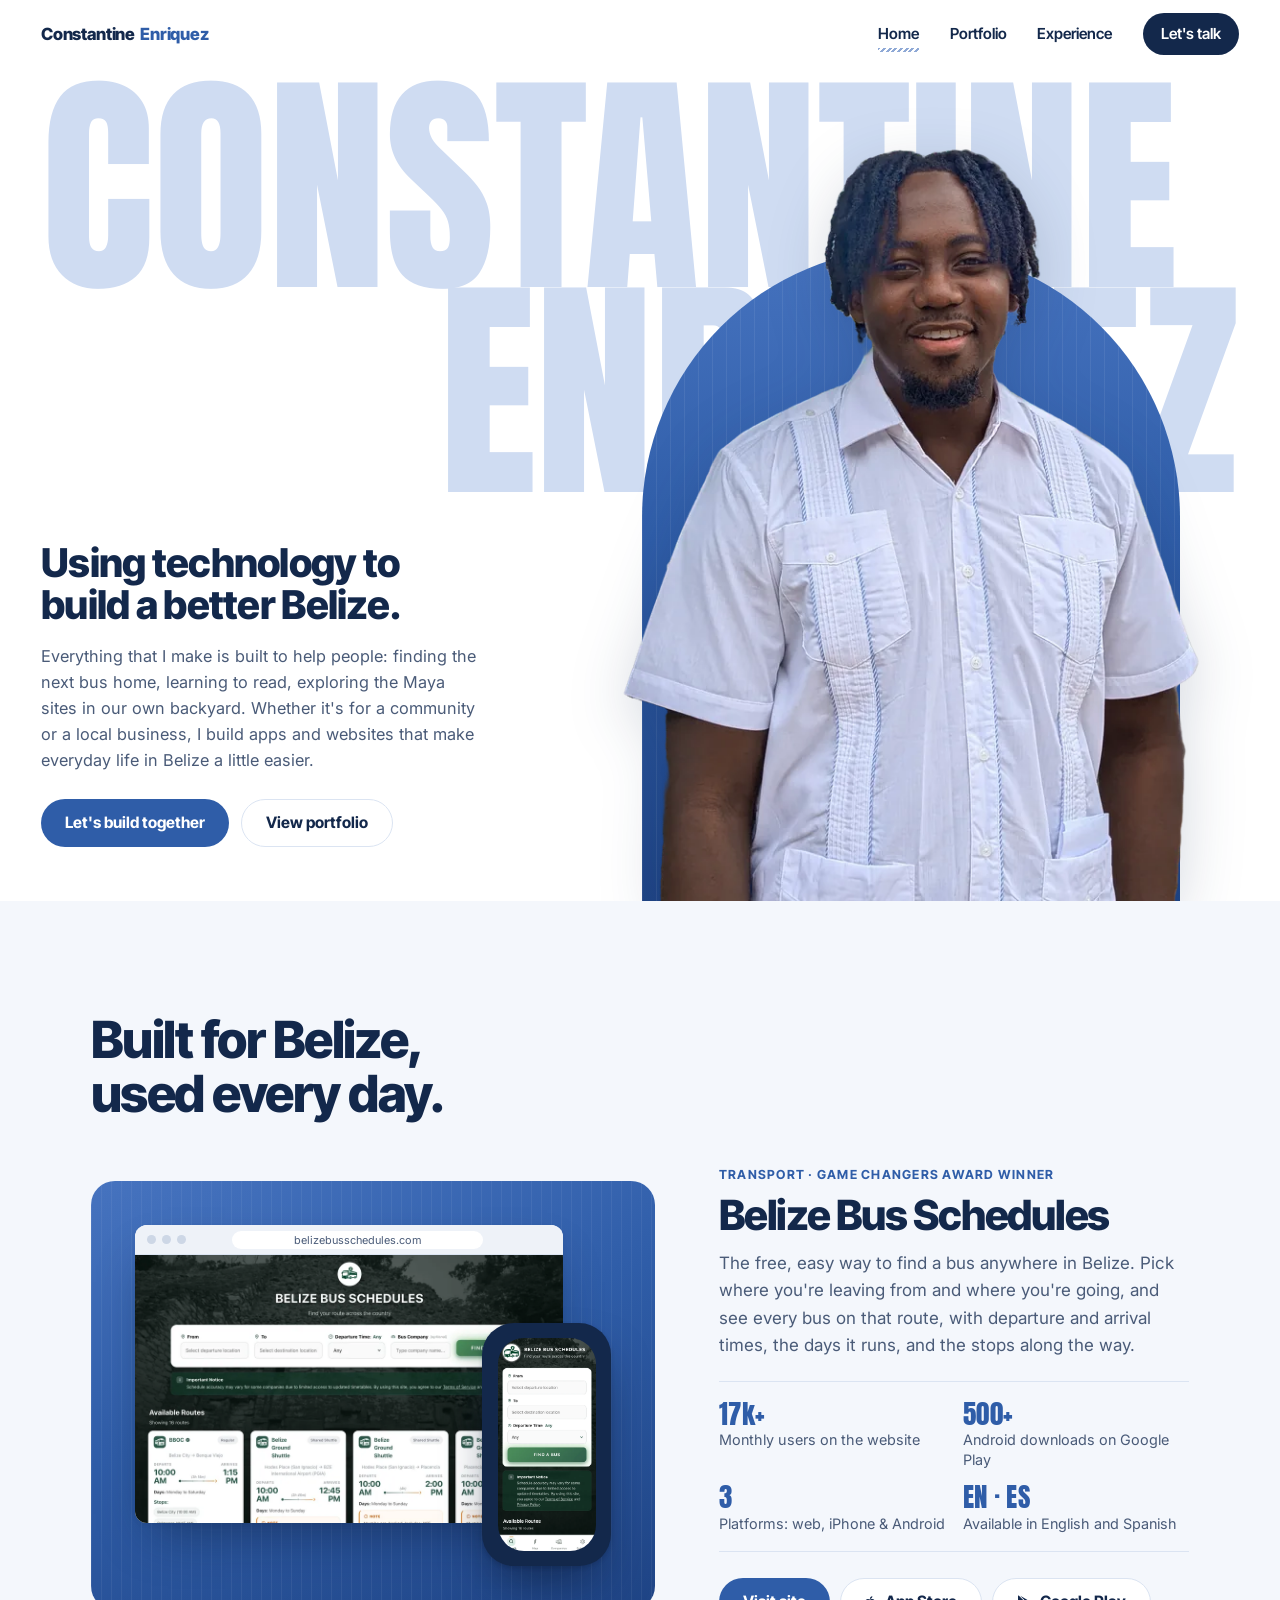
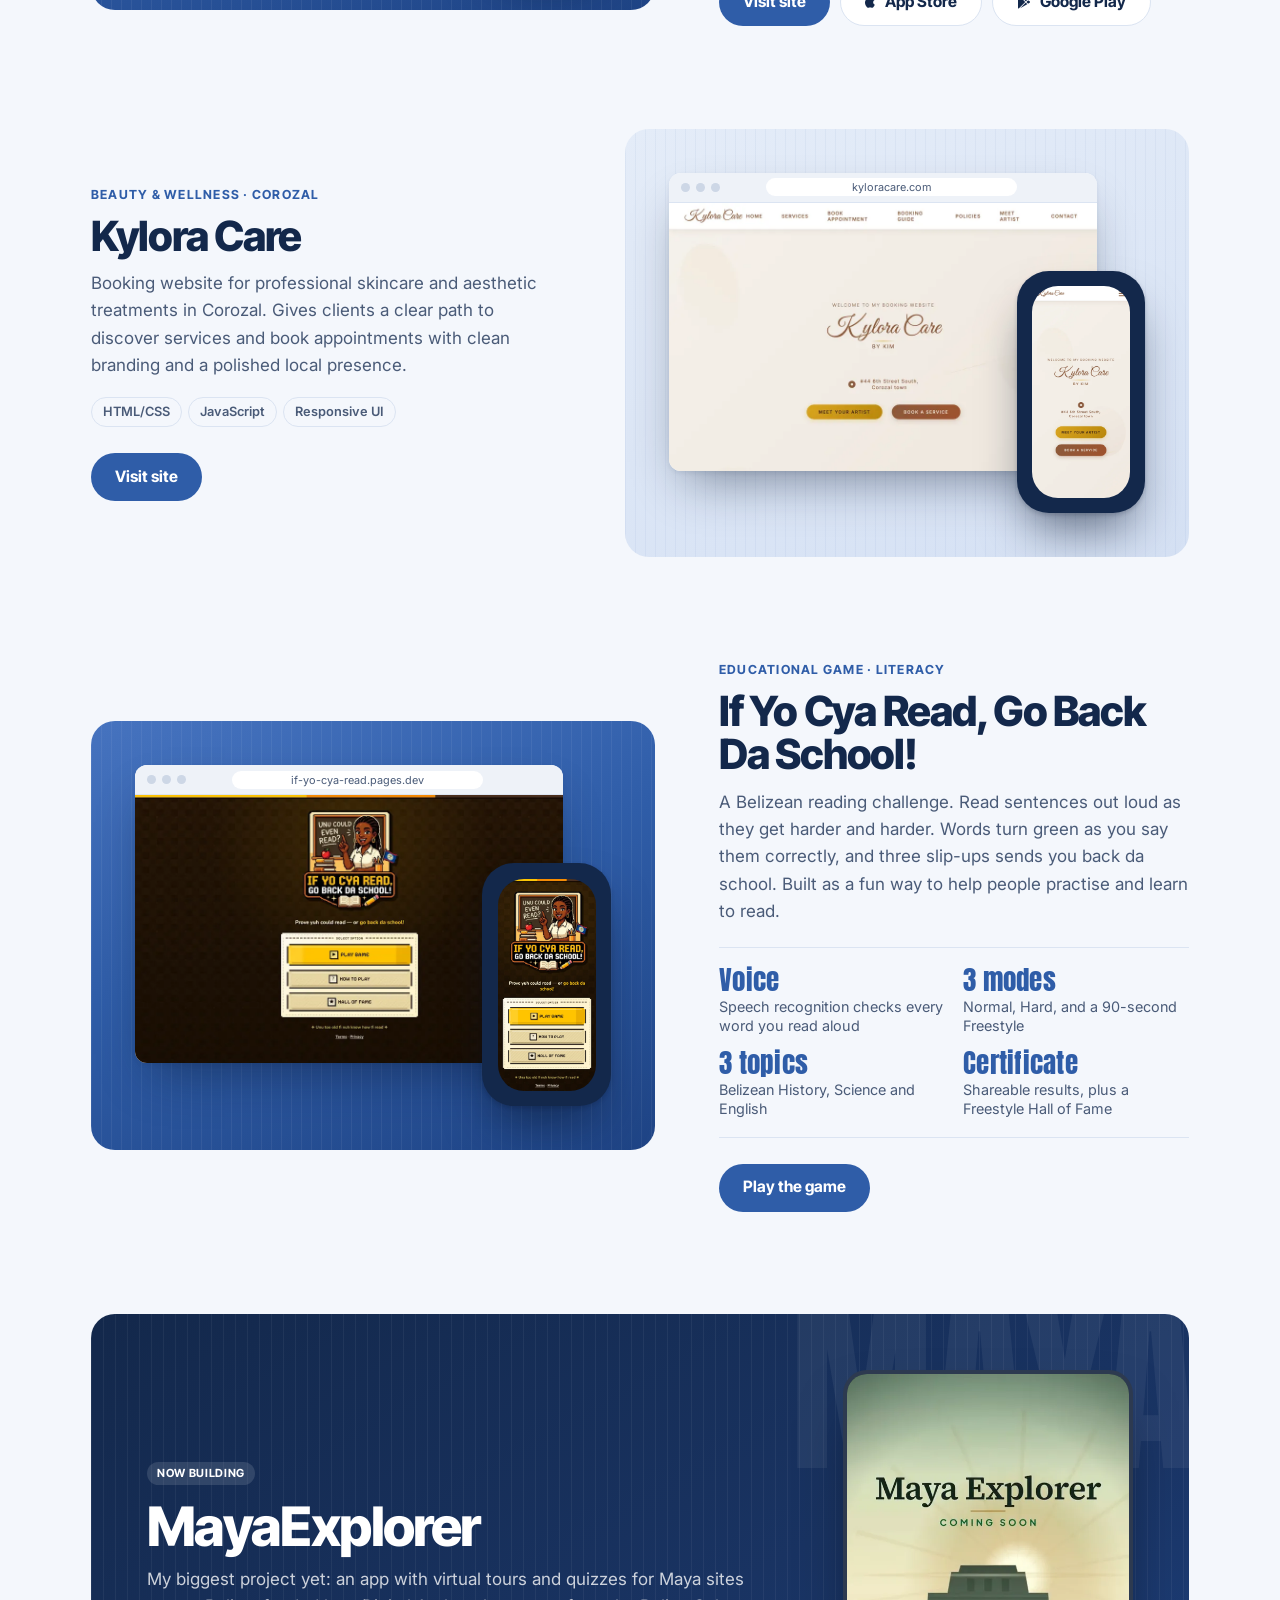
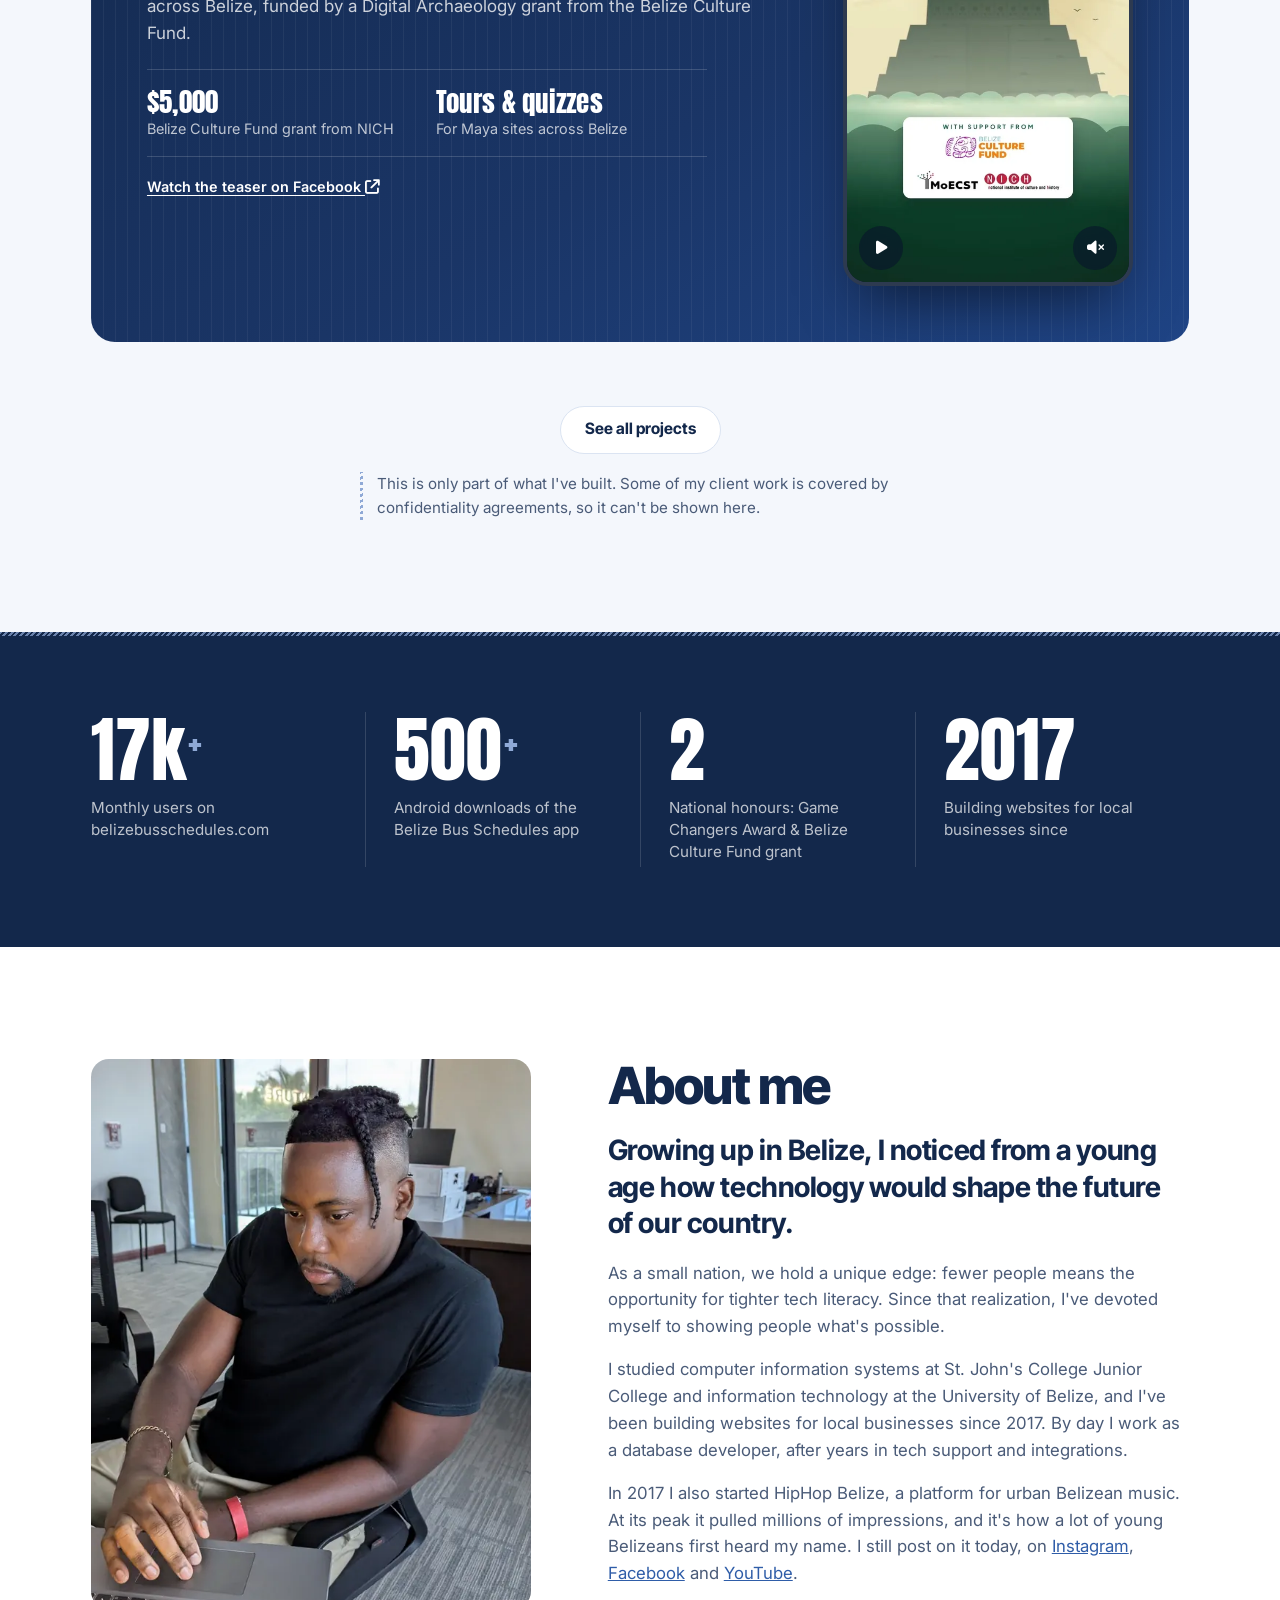
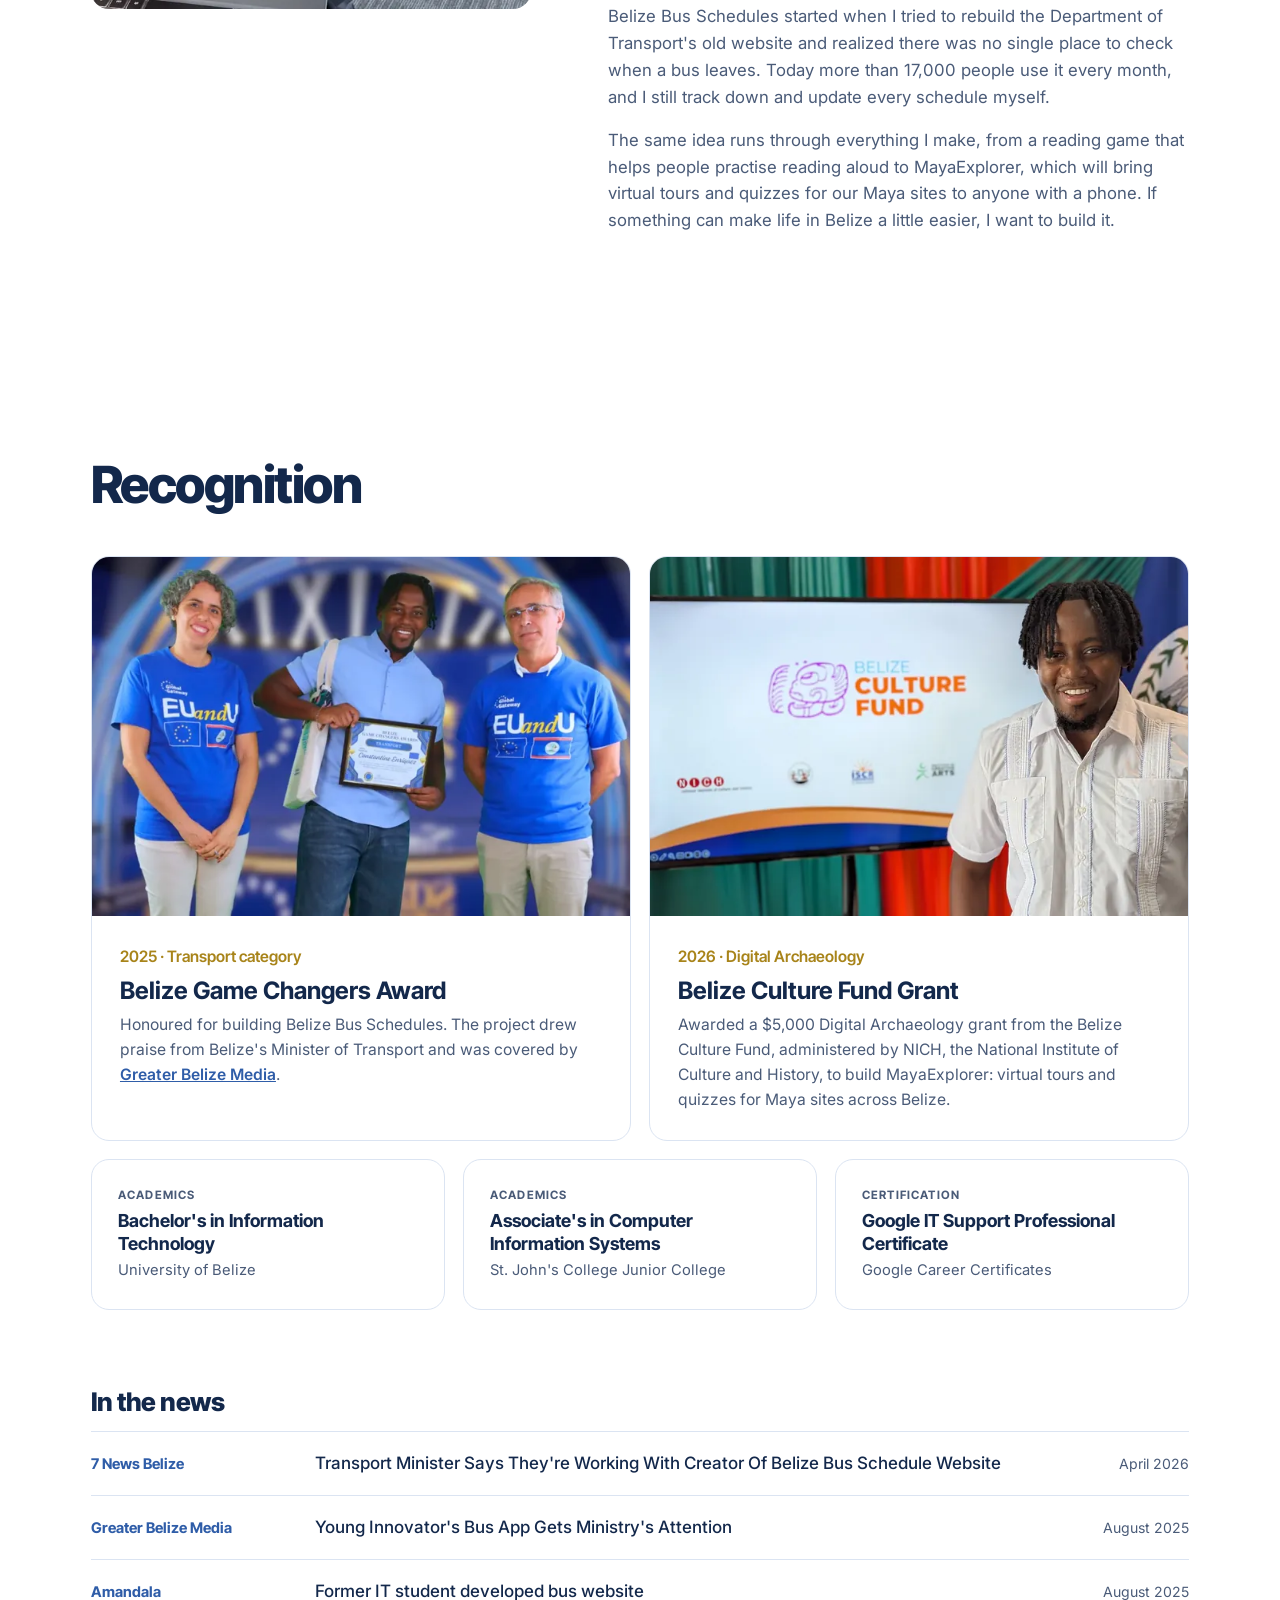
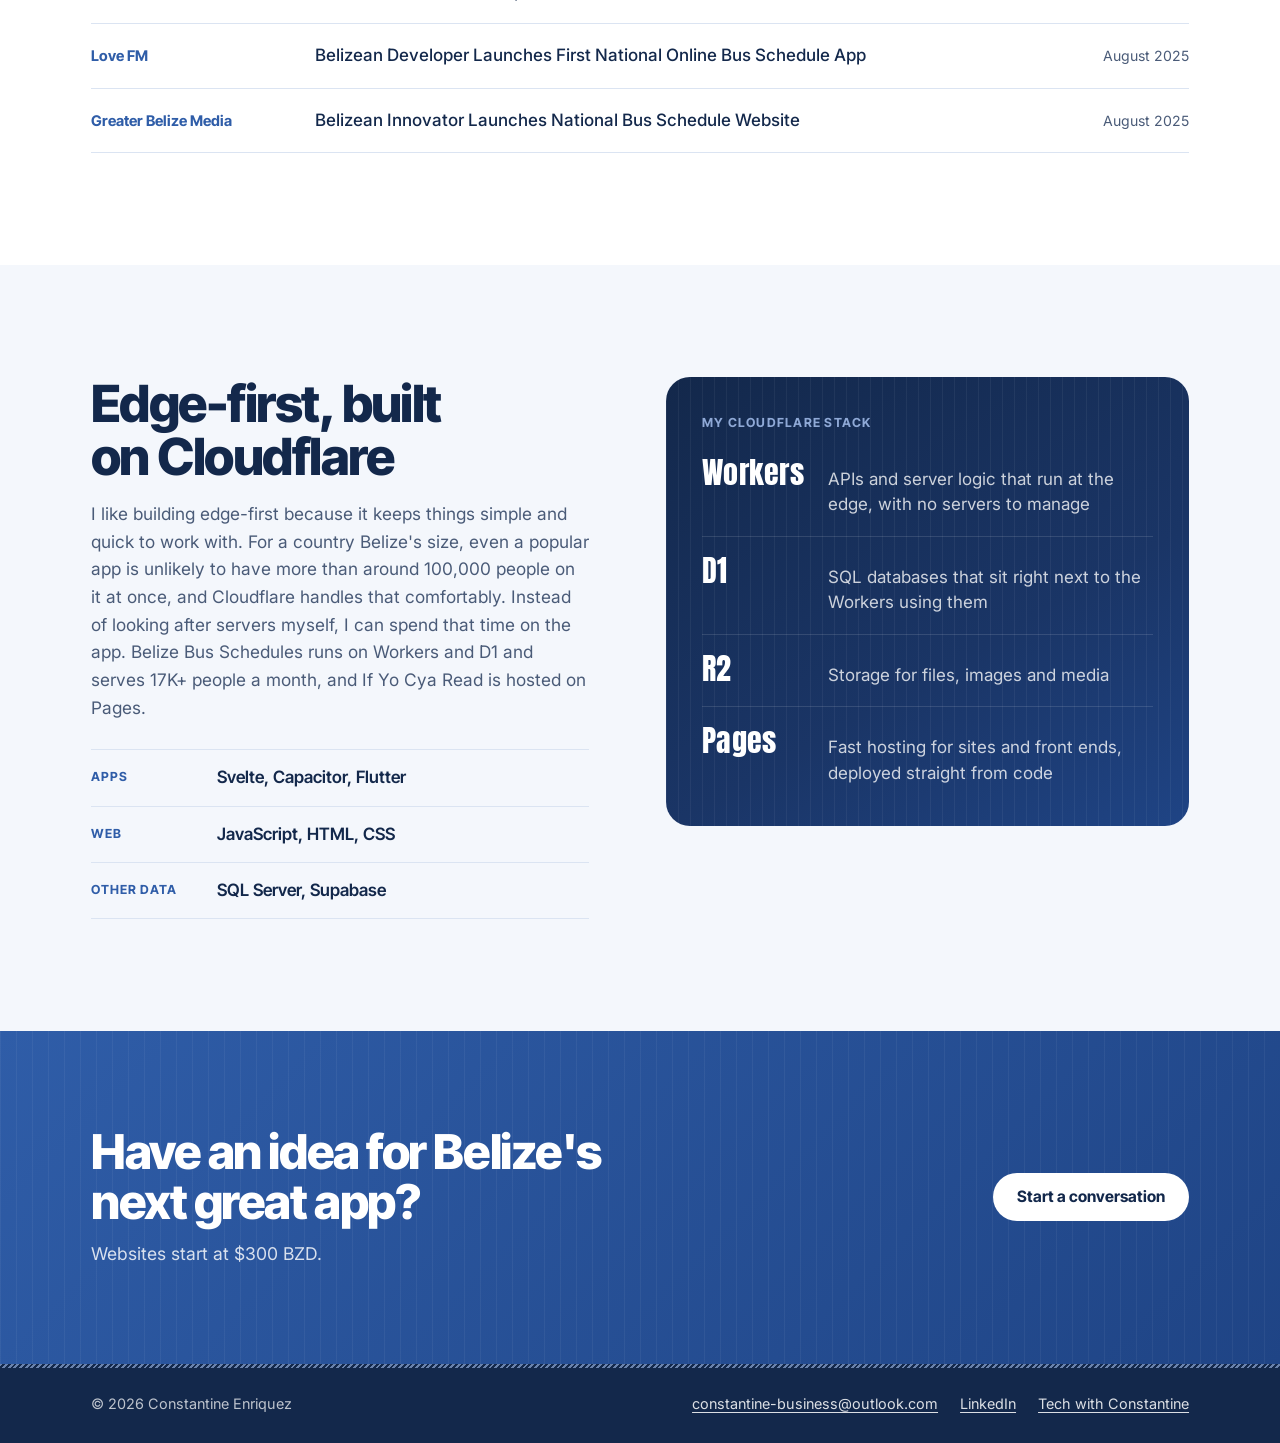
==== index.html @ 84de6eea "Redesign site: blue-on-white v2, responsive for phones and iPads - New design system (assets/v2.css," ====
<!DOCTYPE html>
<html lang="en">
<head>
    <meta charset="UTF-8">
    <meta name="viewport" content="width=device-width, initial-scale=1.0, viewport-fit=cover">
    <meta name="description" content="Belizean developer using technology to build a better Belize. Creator of Belize Bus Schedules, If Yo Cya Read, HipHop Belize and the upcoming MayaExplorer.">
    <link rel="canonical" href="https://constantine-enriquez.github.io/">
    <meta name="theme-color" content="#ffffff">

    <!-- Share previews (Facebook, WhatsApp, LinkedIn, X, iMessage) -->
    <meta property="og:type" content="profile">
    <meta property="og:site_name" content="Constantine Enriquez">
    <meta property="og:title" content="Constantine Enriquez | Using technology to build a better Belize">
    <meta property="og:description" content="Belizean developer using technology to build a better Belize. Creator of Belize Bus Schedules, If Yo Cya Read, HipHop Belize and the upcoming MayaExplorer.">
    <meta property="og:url" content="https://constantine-enriquez.github.io/">
    <meta property="og:image" content="https://constantine-enriquez.github.io/assets/images/og-image.jpg">
    <meta property="og:image:width" content="1200">
    <meta property="og:image:height" content="630">
    <meta property="og:image:alt" content="Constantine Enriquez in a white guayabera beside the words: Using technology to build a better Belize.">
    <meta property="og:locale" content="en_US">
    <meta name="twitter:card" content="summary_large_image">
    <meta name="twitter:title" content="Constantine Enriquez | Using technology to build a better Belize">
    <meta name="twitter:description" content="Belizean developer using technology to build a better Belize. Creator of Belize Bus Schedules, If Yo Cya Read, HipHop Belize and the upcoming MayaExplorer.">
    <meta name="twitter:image" content="https://constantine-enriquez.github.io/assets/images/og-image.jpg">

    <!-- Icons -->
    <link rel="icon" href="/favicon.ico" sizes="any">
    <link rel="icon" type="image/png" sizes="32x32" href="/assets/images/favicon-32.png">
    <link rel="apple-touch-icon" href="/assets/images/apple-touch-icon.png">
    <link rel="manifest" href="/site.webmanifest">
    <title>Constantine Enriquez | Using technology to build a better Belize</title>

    <link rel="preconnect" href="https://fonts.googleapis.com">
    <link rel="preconnect" href="https://fonts.gstatic.com" crossorigin>
    <link href="https://fonts.googleapis.com/css2?family=Anton&family=Inter+Tight:wght@600;700;800&family=Inter:wght@400;500;600&display=swap" rel="stylesheet">
    <link rel="stylesheet" href="https://cdnjs.cloudflare.com/ajax/libs/font-awesome/6.4.0/css/all.min.css">
    <link rel="stylesheet" href="assets/v2.css?v=19">
    <script>document.documentElement.classList.add('js');</script>
    <script type="application/ld+json">
{
      "@context": "https://schema.org",
      "@type": "Person",
      "name": "Constantine James Enriquez",
      "alternateName": "Constantine Enriquez",
      "url": "https://constantine-enriquez.github.io/",
      "image": "https://constantine-enriquez.github.io/assets/images/og-image.jpg",
      "jobTitle": "Software Developer",
      "description": "Belizean developer using technology to build a better Belize.",
      "nationality": {
        "@type": "Country",
        "name": "Belize"
      },
      "award": [
        "Belize Game Changers Award (Transport), 2025",
        "Belize Culture Fund Digital Archaeology Grant, 2026"
      ],
      "alumniOf": [
        {
          "@type": "CollegeOrUniversity",
          "name": "University of Belize"
        },
        {
          "@type": "CollegeOrUniversity",
          "name": "St. John's College Junior College"
        }
      ],
      "sameAs": [
        "https://www.linkedin.com/in/constantine-enriquez-74145b203/",
        "https://www.facebook.com/profile.php?id=61583526993627"
      ]
    }
    </script>
</head>
<body>

    <header class="nav">
        <div class="nav-inner">
            <a class="nav-brand" href="/">Constantine<span>Enriquez</span></a>
            <button class="nav-toggle" type="button" aria-expanded="false" aria-controls="nav-links" aria-label="Open menu">
                <span></span><span></span>
            </button>
            <nav id="nav-links" class="nav-links" aria-label="Main">
                <a href="/" aria-current="page">Home</a>
                <a href="/portfolio">Portfolio</a>
                <a href="/experience">Experience</a>
                <a href="/contact" class="nav-cta">Let's talk</a>
            </nav>
        </div>
    </header>

    <main>
        <!-- Hero -->
        <section class="hero">
            <h1 class="hero-name" data-parallax="0.22">
                <span class="hero-name-line">Constantine</span>
                <span class="hero-name-line">Enriquez</span>
            </h1>

            <div class="hero-photo" data-parallax="-0.04">
                <picture>
                    <img src="assets/images/constantine-portrait-800.webp"
                         srcset="assets/images/constantine-portrait-800.webp 683w, assets/images/constantine-portrait-1400.webp 1196w"
                         sizes="(max-width: 899px) min(86vw, 560px), (max-width: 1100px) and (orientation: portrait) 560px, min(52vw, 760px)"
                         width="1196" height="1400" fetchpriority="high"
                         alt="Constantine Enriquez smiling, wearing a white guayabera with blue piping">
                </picture>
            </div>


            <div class="hero-copy">
                <p class="hero-lede">Using technology to build a better Belize.</p>
                <p class="hero-body">Everything that I make is built to help people: finding the next bus home, learning to read, exploring the Maya sites in our own backyard. Whether it's for a community or a local business, I build apps and websites that make everyday life in Belize a little easier.</p>
                <div class="hero-cta">
                    <a href="/contact" class="btn btn-primary">Let's build together</a>
                    <a href="/portfolio" class="btn btn-ghost">View portfolio</a>
                </div>
            </div>
        </section>

        <!-- Selected work -->
        <section class="section section-ice" id="work">
            <div class="container">
                <div class="section-head">
                    <h2 class="section-title">Built for Belize, used every day.</h2>
                </div>

                <article class="showcase">
                    <div class="showcase-media">
                        <div class="stage">
                            <div class="devices">
                                <figure class="browser">
                                    <div class="browser-bar" aria-hidden="true"><span></span><span></span><span></span><p class="browser-url">belizebusschedules.com</p></div>
                                    <img src="assets/images/work/bbs-desktop-900.webp"
                                         srcset="assets/images/work/bbs-desktop-900.webp 900w, assets/images/work/bbs-desktop-1600.webp 1600w"
                                         sizes="(max-width: 899px) 90vw, 560px"
                                         width="1600" height="1000" loading="lazy" decoding="async"
                                         alt="Belize Bus Schedules website: a route search form over a list of available bus routes">
                                </figure>
                                <figure class="phone">
                                    <img src="assets/images/work/bbs-mobile.webp" width="600" height="1298" loading="lazy" decoding="async"
                                         alt="Belize Bus Schedules on a phone">
                                </figure>
                            </div>
                        </div>
                    </div>
                    <div class="showcase-body">
                        <p class="showcase-tag">Transport · Game Changers Award winner</p>
                        <h3 class="showcase-title">Belize Bus Schedules</h3>
                        <p>The free, easy way to find a bus anywhere in Belize. Pick where you're leaving from and where you're going, and see every bus on that route, with departure and arrival times, the days it runs, and the stops along the way.</p>
                        <ul class="facts">
                            <li><strong>17k+</strong> Monthly users on the website</li>
                            <li><strong>500+</strong> Android downloads on Google Play</li>
                            <li><strong>3</strong> Platforms: web, iPhone &amp; Android</li>
                            <li><strong>EN · ES</strong> Available in English and Spanish</li>
                        </ul>
                        <div class="actions">
                            <a href="https://belizebusschedules.com/" target="_blank" rel="noopener" class="btn btn-primary">Visit site</a>
                            <a href="https://apps.apple.com/us/app/belize-bus-schedules/id6827847362" target="_blank" rel="noopener" class="btn btn-ghost"><i class="fab fa-apple" aria-hidden="true"></i> App Store</a>
                            <a href="https://play.google.com/store/apps/details?id=bz.belizebusschedules&amp;hl=en" target="_blank" rel="noopener" class="btn btn-ghost"><i class="fab fa-google-play" aria-hidden="true"></i> Google Play</a>
                        </div>
                    </div>
                </article>

                <article class="showcase showcase-flip">
                    <div class="showcase-media">
                        <div class="stage stage-mist">
                            <div class="devices">
                                <figure class="browser">
                                    <div class="browser-bar" aria-hidden="true"><span></span><span></span><span></span><p class="browser-url">kyloracare.com</p></div>
                                    <img src="assets/images/work/ky-desktop-900.webp"
                                         srcset="assets/images/work/ky-desktop-900.webp 900w, assets/images/work/ky-desktop-1600.webp 1600w"
                                         sizes="(max-width: 899px) 90vw, 560px"
                                         width="1600" height="1000" loading="lazy" decoding="async"
                                         alt="Kylora Care website: an elegant welcome screen with Meet your artist and Book a service buttons">
                                </figure>
                                <figure class="phone">
                                    <img src="assets/images/work/ky-mobile.webp" width="600" height="1298" loading="lazy" decoding="async"
                                         alt="Kylora Care on a phone">
                                </figure>
                            </div>
                        </div>
                    </div>
                    <div class="showcase-body">
                        <p class="showcase-tag">Beauty &amp; Wellness · Corozal</p>
                        <h3 class="showcase-title">Kylora Care</h3>
                        <p>Booking website for professional skincare and aesthetic treatments in Corozal. Gives clients a clear path to discover services and book appointments with clean branding and a polished local presence.</p>
                        <ul class="chips" aria-label="Built with">
                            <li>HTML/CSS</li>
                            <li>JavaScript</li>
                            <li>Responsive UI</li>
                        </ul>
                        <div class="actions" style="margin-top: 26px;">
                            <a href="https://kyloracare.com/" target="_blank" rel="noopener" class="btn btn-primary">Visit site</a>
                        </div>
                    </div>
                </article>

                <article class="showcase">
                    <div class="showcase-media">
                        <div class="stage">
                            <div class="devices">
                                <figure class="browser">
                                    <div class="browser-bar" aria-hidden="true"><span></span><span></span><span></span><p class="browser-url">if-yo-cya-read.pages.dev</p></div>
                                    <img src="assets/images/work/iycr-desktop-900.webp"
                                         srcset="assets/images/work/iycr-desktop-900.webp 900w, assets/images/work/iycr-desktop-1600.webp 1600w"
                                         sizes="(max-width: 899px) 90vw, 560px"
                                         width="1600" height="1000" loading="lazy" decoding="async"
                                         alt="If Yo Cya Read, Go Back Da School! title screen: a pixel-art teacher at a chalkboard asking 'Unu could even read?', with Play Game, How to Play and Hall of Fame buttons">
                                </figure>
                                <figure class="phone">
                                    <img src="assets/images/work/iycr-mobile.webp" width="600" height="1298" loading="lazy" decoding="async"
                                         alt="If Yo Cya Read on a phone">
                                </figure>
                            </div>
                        </div>
                    </div>
                    <div class="showcase-body">
                        <p class="showcase-tag">Educational game · Literacy</p>
                        <h3 class="showcase-title">If Yo Cya Read, Go Back Da School!</h3>
                        <p>A Belizean reading challenge. Read sentences out loud as they get harder and harder. Words turn green as you say them correctly, and three slip-ups sends you back da school. Built as a fun way to help people practise and learn to read.</p>
                        <ul class="facts">
                            <li><strong>Voice</strong> Speech recognition checks every word you read aloud</li>
                            <li><strong>3 modes</strong> Normal, Hard, and a 90-second Freestyle</li>
                            <li><strong>3 topics</strong> Belizean History, Science and English</li>
                            <li><strong>Certificate</strong> Shareable results, plus a Freestyle Hall of Fame</li>
                        </ul>
                        <div class="actions">
                            <a href="https://if-yo-cya-read.pages.dev/" target="_blank" rel="noopener" class="btn btn-primary">Play the game</a>
                        </div>
                    </div>
                </article>

                <aside class="next-up has-video" aria-labelledby="next-up-title">
                    <p class="next-up-word" aria-hidden="true">MAYA</p>
                    <div class="next-up-body">
                        <span class="pill">Now building</span>
                        <h3 id="next-up-title">MayaExplorer</h3>
                        <p>My biggest project yet: an app with virtual tours and quizzes for Maya sites across Belize, funded by a Digital Archaeology grant from the Belize Culture Fund.</p>
                        <ul class="facts">
                            <li><strong>$5,000</strong> Belize Culture Fund grant from NICH</li>
                            <li><strong>Tours &amp; quizzes</strong> For Maya sites across Belize</li>
                        </ul>
                        <p class="promo-link"><a href="https://www.facebook.com/reel/2622252991627282/" target="_blank" rel="noopener">Watch the teaser on Facebook <i class="fas fa-arrow-up-right-from-square" aria-hidden="true"></i></a></p>
                    </div>
                    <figure class="promo">
                        <video src="assets/video/mayaexplorer-promo.mp4" poster="assets/video/mayaexplorer-poster.webp"
                               width="720" height="1280" muted loop playsinline preload="none" controls
                               aria-label="MayaExplorer promo video: an illustrated journey to a Maya temple, ending with 'Maya Explorer, coming soon'"></video>
                        <button type="button" class="promo-btn promo-play" aria-label="Play video"><i class="fas fa-play" aria-hidden="true"></i></button>
                        <button type="button" class="promo-btn promo-sound" aria-label="Turn sound on" aria-pressed="false"><i class="fas fa-volume-xmark" aria-hidden="true"></i></button>
                    </figure>
                </aside>

                <div class="section-more">
                    <a href="/portfolio" class="btn btn-ghost">See all projects</a>
                    <p class="confidential-note">This is only part of what I've built. Some of my client work is covered by confidentiality agreements, so it can't be shown here.</p>
                </div>
            </div>
        </section>

        <!-- Numbers -->
        <section class="stats-band" aria-label="At a glance">
            <div class="container">
                <ul class="stats">
                    <li class="stat"><span class="stat-num">17k<small>+</small></span><span class="stat-label">Monthly users on belizebusschedules.com</span></li>
                    <li class="stat"><span class="stat-num">500<small>+</small></span><span class="stat-label">Android downloads of the Belize Bus Schedules app</span></li>
                    <li class="stat"><span class="stat-num">2</span><span class="stat-label">National honours: Game Changers Award &amp; Belize Culture Fund grant</span></li>
                    <li class="stat"><span class="stat-num">2017</span><span class="stat-label">Building websites for local businesses since</span></li>
                </ul>
            </div>
        </section>

        <!-- About -->
        <section class="section about" id="about">
            <div class="container about-inner">
                <figure class="about-photo">
                    <img src="assets/images/about-at-work-600.webp"
                         srcset="assets/images/about-at-work-600.webp 600w, assets/images/about-at-work-1000.webp 1000w"
                         sizes="(max-width: 899px) min(88vw, 520px), 440px"
                         width="1000" height="1250" loading="lazy" decoding="async"
                         alt="Constantine working on a laptop at his desk">
                </figure>
                <div class="about-body">
                    <h2 class="section-title">About me</h2>
                    <p class="about-lede">Growing up in Belize, I noticed from a young age how technology would shape the future of our country.</p>
                    <p>As a small nation, we hold a unique edge: fewer people means the opportunity for tighter tech literacy. Since that realization, I've devoted myself to showing people what's possible.</p>
                    <p>I studied computer information systems at St. John's College Junior College and information technology at the University of Belize, and I've been building websites for local businesses since 2017. By day I work as a database developer, after years in tech support and integrations.</p>
                    <p>In 2017 I also started HipHop Belize, a platform for urban Belizean music. At its peak it pulled millions of impressions, and it's how a lot of young Belizeans first heard my name. I still post on it today, on <a href="https://www.instagram.com/hiphopbelize/" target="_blank" rel="noopener">Instagram</a>, <a href="https://www.facebook.com/HipHopBelize/" target="_blank" rel="noopener">Facebook</a> and <a href="https://www.youtube.com/c/HipHopBelize" target="_blank" rel="noopener">YouTube</a>.</p>
                    <p>Belize Bus Schedules started when I tried to rebuild the Department of Transport's old website and realized there was no single place to check when a bus leaves. Today more than 17,000 people use it every month, and I still track down and update every schedule myself.</p>
                    <p>The same idea runs through everything I make, from a reading game that helps people practise reading aloud to MayaExplorer, which will bring virtual tours and quizzes for our Maya sites to anyone with a phone. If something can make life in Belize a little easier, I want to build it.</p>
                </div>
            </div>
        </section>

        <!-- Recognition + credentials -->
        <section class="section">
            <div class="container">
                <div class="section-head">
                    <h2 class="section-title">Recognition</h2>
                </div>

                <div class="honours">
                    <figure class="honour">
                        <img src="assets/images/work/award-gamechangers-800.webp"
                             srcset="assets/images/work/award-gamechangers-800.webp 800w, assets/images/work/award-gamechangers-1400.webp 1400w"
                             sizes="(max-width: 599px) 92vw, 560px"
                             width="1400" height="788" loading="lazy" decoding="async"
                             alt="Constantine holding his Belize Game Changers Awards certificate for the Transport category, standing between two presenters">
                        <figcaption>
                            <p class="card-kicker">2025 · Transport category</p>
                            <h3 class="card-title">Belize Game Changers Award</h3>
                            <p>Honoured for building Belize Bus Schedules. The project drew praise from Belize's Minister of Transport and was covered by <a href="https://www.greaterbelize.com/young-innovators-bus-app-gets-ministrys-attention/" target="_blank" rel="noopener">Greater Belize Media</a>.</p>
                        </figcaption>
                    </figure>
                    <figure class="honour">
                        <img src="assets/images/work/grant-culture-fund-700.webp"
                             srcset="assets/images/work/grant-culture-fund-700.webp 700w, assets/images/work/grant-culture-fund-1200.webp 1200w"
                             sizes="(max-width: 599px) 92vw, 560px"
                             width="1200" height="800" loading="lazy" decoding="async"
                             alt="Constantine smiling beside a screen showing the Belize Culture Fund and NICH logos">
                        <figcaption>
                            <p class="card-kicker">2026 · Digital Archaeology</p>
                            <h3 class="card-title">Belize Culture Fund Grant</h3>
                            <p>Awarded a $5,000 Digital Archaeology grant from the Belize Culture Fund, administered by NICH, the National Institute of Culture and History, to build MayaExplorer: virtual tours and quizzes for Maya sites across Belize.</p>
                        </figcaption>
                    </figure>
                </div>

                <div class="cred-grid cred-grid-3">
                    <div class="cred-card">
                        <span class="cred-label">Academics</span>
                        <span class="cred-title">Bachelor's in Information Technology</span>
                        <span class="cred-meta">University of Belize</span>
                    </div>
                    <div class="cred-card">
                        <span class="cred-label">Academics</span>
                        <span class="cred-title">Associate's in Computer Information Systems</span>
                        <span class="cred-meta">St. John's College Junior College</span>
                    </div>
                    <div class="cred-card">
                        <span class="cred-label">Certification</span>
                        <span class="cred-title">Google IT Support Professional Certificate</span>
                        <span class="cred-meta">Google Career Certificates</span>
                    </div>
                </div>

                <div class="press">
                    <h3 class="press-title">In the news</h3>
                    <ul class="press-list">
                        <li><a href="https://www.7newsbelize.com/sstory.php?nid=77848" target="_blank" rel="noopener"><span class="press-outlet">7 News Belize</span><span class="press-head">Transport Minister Says They're Working With Creator Of Belize Bus Schedule Website</span><span class="press-date">April 2026</span></a></li>
                        <li><a href="https://www.greaterbelize.com/young-innovators-bus-app-gets-ministrys-attention/" target="_blank" rel="noopener"><span class="press-outlet">Greater Belize Media</span><span class="press-head">Young Innovator's Bus App Gets Ministry's Attention</span><span class="press-date">August 2025</span></a></li>
                        <li><a href="https://amandala.com.bz/news/former-it-student-developed-bus-website/" target="_blank" rel="noopener"><span class="press-outlet">Amandala</span><span class="press-head">Former IT student developed bus website</span><span class="press-date">August 2025</span></a></li>
                        <li><a href="https://lovefm.com/belizean-developer-launches-first-national-online-bus-schedule-app/" target="_blank" rel="noopener"><span class="press-outlet">Love FM</span><span class="press-head">Belizean Developer Launches First National Online Bus Schedule App</span><span class="press-date">August 2025</span></a></li>
                        <li><a href="https://www.greaterbelize.com/belizean-innovator-launches-national-bus-schedule-website/" target="_blank" rel="noopener"><span class="press-outlet">Greater Belize Media</span><span class="press-head">Belizean Innovator Launches National Bus Schedule Website</span><span class="press-date">August 2025</span></a></li>
                    </ul>
                </div>
            </div>
        </section>

        <!-- Stack -->
        <section class="section section-ice" id="stack">
            <div class="container edge">
                <div class="edge-intro">
                    <h2 class="section-title">Edge-first, built on Cloudflare</h2>
                    <p class="section-intro">I like building edge-first because it keeps things simple and quick to work with. For a country Belize's size, even a popular app is unlikely to have more than around 100,000 people on it at once, and Cloudflare handles that comfortably. Instead of looking after servers myself, I can spend that time on the app. Belize Bus Schedules runs on Workers and D1 and serves 17K+ people a month, and If Yo Cya Read is hosted on Pages.</p>
                    <dl class="also">
                        <div><dt>Apps</dt><dd>Svelte, Capacitor, Flutter</dd></div>
                        <div><dt>Web</dt><dd>JavaScript, HTML, CSS</dd></div>
                        <div><dt>Other data</dt><dd>SQL Server, Supabase</dd></div>
                    </dl>
                </div>
                <div class="edge-panel">
                    <p class="edge-panel-title">My Cloudflare stack</p>
                    <ul class="edge-list">
                        <li><span class="edge-name">Workers</span><span class="edge-what">APIs and server logic that run at the edge, with no servers to manage</span></li>
                        <li><span class="edge-name">D1</span><span class="edge-what">SQL databases that sit right next to the Workers using them</span></li>
                        <li><span class="edge-name">R2</span><span class="edge-what">Storage for files, images and media</span></li>
                        <li><span class="edge-name">Pages</span><span class="edge-what">Fast hosting for sites and front ends, deployed straight from code</span></li>
                    </ul>
                </div>
            </div>
        </section>

        <section class="closer">
            <div class="container closer-inner">
                <div>
                    <h2>Have an idea for Belize's next great app?</h2>
                    <p class="closer-sub">Websites start at $300 BZD.</p>
                </div>
                <a href="/contact" class="btn btn-light">Start a conversation</a>
            </div>
        </section>
    </main>

    <footer class="footer">
        <div class="container footer-inner">
            <p>&copy; 2026 Constantine Enriquez</p>
            <p class="footer-links"><a href="mailto:constantine-business@outlook.com">constantine-business@outlook.com</a><a href="https://www.linkedin.com/in/constantine-enriquez-74145b203/" target="_blank" rel="noopener">LinkedIn</a><a href="https://www.facebook.com/profile.php?id=61583526993627" target="_blank" rel="noopener">Tech with Constantine</a></p>
        </div>
    </footer>

    <script src="assets/v2.js?v=6" defer></script>
</body>
</html>
---- assets/v2.css ----
/* ==========================================================================
   Constantine Enriquez — v2 (blue on white)
   Palette pulled from the guayabera: white cloth, blue piping, navy ink.

   Layout breakpoints
   - Phones ............ < 600px
   - Tablets portrait .. 600–899px, and any portrait screen up to 1100px
                         (iPad Pro 12.9" portrait) uses the stacked hero
   - Tablets landscape / laptops / desktops ... ≥ 900px
   ========================================================================== */

:root {
    --white: #ffffff;
    --ice: #f4f7fc;
    --mist: #e4ecf8;
    --name: #cfdcf2;          /* giant background name */
    --stripe: #8fa9d6;        /* shirt piping */
    --blue: #2f5da8;          /* primary accent */
    --blue-deep: #1f4485;
    --ink: #13284b;           /* body text */
    --ink-soft: #4a5b78;
    --line: #dbe4f2;
    --gold: #a8841a;
    --gold-bg: #fbf5e3;
    --danger: #b42318;
    --danger-bg: #fef3f2;

    --font-display: 'Anton', 'Impact', sans-serif;
    --font-head: 'Inter Tight', 'Inter', system-ui, sans-serif;
    --font-body: 'Inter', system-ui, -apple-system, sans-serif;

    --nav-h: 68px;
    --gutter: clamp(16px, 3.2vw, 48px);
    --radius: 18px;
    --shadow: 0 1px 2px rgba(19, 40, 75, .06), 0 12px 32px rgba(19, 40, 75, .08);
    --shadow-lift: 0 2px 4px rgba(19, 40, 75, .06), 0 18px 40px rgba(19, 40, 75, .14);

    /* Piping: the twisted blue cord on the shirt */
    --piping: repeating-linear-gradient(135deg, var(--stripe) 0 2px, transparent 2px 4px);
}

*, *::before, *::after { box-sizing: border-box; }

html {
    -webkit-text-size-adjust: 100%;
    text-size-adjust: 100%;
    scroll-behavior: smooth;
    scroll-padding-top: calc(var(--nav-h) + 16px);
}

body {
    margin: 0;
    font-family: var(--font-body);
    font-size: 17px;
    line-height: 1.6;
    color: var(--ink);
    background: var(--white);
    overflow-x: hidden;
    -webkit-tap-highlight-color: rgba(47, 93, 168, .12);
}

img { max-width: 100%; display: block; }
a { color: var(--blue); }
:focus-visible { outline: 3px solid var(--stripe); outline-offset: 3px; border-radius: 6px; }

.container {
    width: 100%;
    max-width: 1180px;
    margin: 0 auto;
    padding-left: max(var(--gutter), env(safe-area-inset-left));
    padding-right: max(var(--gutter), env(safe-area-inset-right));
}

.sr-only {
    position: absolute;
    width: 1px; height: 1px;
    padding: 0; margin: -1px;
    overflow: hidden;
    clip: rect(0, 0, 0, 0);
    white-space: nowrap;
    border: 0;
}

/* --------------------------------------------------------------------------
   Navigation
   -------------------------------------------------------------------------- */
.nav {
    position: sticky;
    top: 0;
    z-index: 50;
    background: rgba(255, 255, 255, .9);
    -webkit-backdrop-filter: saturate(1.4) blur(14px);
    backdrop-filter: saturate(1.4) blur(14px);
    border-bottom: 1px solid transparent;
    transition: border-color .3s ease;
}
.nav.is-scrolled { border-bottom-color: var(--line); }

.nav-inner {
    height: var(--nav-h);
    display: flex;
    align-items: center;
    justify-content: space-between;
    padding-left: max(var(--gutter), env(safe-area-inset-left));
    padding-right: max(var(--gutter), env(safe-area-inset-right));
}

.nav-brand {
    font-family: var(--font-head);
    font-weight: 800;
    font-size: 1.05rem;
    letter-spacing: -.01em;
    color: var(--ink);
    text-decoration: none;
    display: flex;
    gap: .3em;
    white-space: nowrap;
}
.nav-brand span { color: var(--blue); }

.nav-links {
    display: flex;
    align-items: center;
    gap: clamp(14px, 2.4vw, 34px);
}
.nav-links a {
    font-family: var(--font-head);
    font-weight: 600;
    font-size: .95rem;
    color: var(--ink);
    text-decoration: none;
    position: relative;
    padding: 6px 0;
    white-space: nowrap;
}
.nav-links a:not(.nav-cta)::after {
    content: '';
    position: absolute;
    left: 0; right: 0; bottom: 0;
    height: 4px;
    background: var(--piping);
    transform: scaleX(0);
    transform-origin: left;
    transition: transform .3s ease;
}
.nav-links a[aria-current="page"]::after { transform: scaleX(1); }

.nav-cta {
    background: var(--ink);
    color: var(--white) !important;
    padding: 9px 18px !important;
    border-radius: 999px;
    transition: background .2s ease;
}
.nav-cta[aria-current="page"] { background: var(--blue); }

.nav-toggle {
    display: none;
    width: 44px; height: 44px;
    margin-right: -10px;
    border: 0;
    background: transparent;
    padding: 0;
    cursor: pointer;
    position: relative;
}
.nav-toggle span {
    position: absolute;
    left: 11px; right: 11px;
    height: 2px;
    background: var(--ink);
    border-radius: 2px;
    transition: transform .3s ease, top .3s ease;
}
.nav-toggle span:first-child { top: 17px; }
.nav-toggle span:last-child { top: 25px; }
.nav-toggle[aria-expanded="true"] span:first-child { top: 21px; transform: rotate(45deg); }
.nav-toggle[aria-expanded="true"] span:last-child { top: 21px; transform: rotate(-45deg); }

/* --------------------------------------------------------------------------
   Home hero — giant name behind, arch + portrait (photo or 3D) in front
   -------------------------------------------------------------------------- */
.hero {
    --hero-h: clamp(620px, calc(100vh - var(--nav-h)), 920px);
    --name-size: min(18.6vw, 30vh);
    /* Portrait sized by hero height, but never wider than ~half the screen */
    --photo-h: min(calc(var(--hero-h) * .94), 60vw);
    --photo-w: calc(var(--photo-h) * .854);
    position: relative;
    height: var(--hero-h);
    overflow: hidden;
    background: var(--white);
    isolation: isolate;
}
@supports (height: 100svh) {
    .hero {
        --hero-h: clamp(620px, calc(100svh - var(--nav-h)), 920px);
        --name-size: min(18.6vw, 30svh);
    }
}

.hero-name {
    position: absolute;
    top: clamp(4px, 1.2vw, 18px);
    left: var(--gutter);
    right: var(--gutter);
    margin: 0;
    z-index: 1;
    font-family: var(--font-display);
    font-weight: 400;
    text-transform: uppercase;
    font-size: var(--name-size);
    line-height: .86;
    letter-spacing: -.005em;
    color: var(--name);
    -webkit-user-select: none;
    user-select: none;
    will-change: transform;
}
.hero-name-line { display: block; }
.hero-name-line:last-child { text-align: right; }

.hero-photo {
    position: absolute;
    z-index: 3;
    bottom: 0;
    right: var(--gutter);
    display: block;
    height: var(--photo-h);
    width: var(--photo-w);
    will-change: transform;
}
/* Blue arch behind the portrait — echoes the colonial windows in the photo,
   and gives the white shirt something to stand out against. */
.hero-photo::before {
    content: '';
    position: absolute;
    z-index: -1;
    left: 9%;
    width: 82%;
    top: 15%;
    bottom: 0;
    border-radius: 999px 999px 0 0;
    background:
        repeating-linear-gradient(90deg, rgba(255, 255, 255, .07) 0 1px, transparent 1px 14px),
        linear-gradient(180deg, #4673bf 0%, var(--blue) 45%, var(--blue-deep) 100%);
}
.hero-photo picture,
.hero-photo img {
    position: relative;
    display: block;
    width: 100%;
    height: 100%;
}
.hero-photo img {
    object-fit: contain;
    object-position: bottom;
    filter: drop-shadow(0 18px 30px rgba(19, 40, 75, .18));
}


.hero-award {
    position: absolute;
    z-index: 4;
    /* Right side of the portrait: clear of the copy, balances the leftward gaze */
    right: max(8px, calc(var(--gutter) - 16px));
    bottom: 11%;
    display: flex;
    align-items: center;
    gap: 12px;
    padding: 12px 18px 12px 12px;
    background: var(--white);
    border-radius: 16px;
    box-shadow: var(--shadow);
    text-decoration: none;
    color: var(--ink);
    transition: transform .25s ease, box-shadow .25s ease;
}
.hero-award-icon {
    flex: none;
    width: 42px; height: 42px;
    display: grid; place-items: center;
    border-radius: 12px;
    background: var(--gold-bg);
    color: var(--gold);
    font-size: 1.1rem;
}
.hero-award-text { display: flex; flex-direction: column; line-height: 1.25; }
.hero-award-text strong { font-family: var(--font-head); font-size: .95rem; }
.hero-award-text span { font-size: .8rem; color: var(--ink-soft); }

.hero-copy {
    position: absolute;
    z-index: 4;
    left: var(--gutter);
    bottom: clamp(28px, 6vh, 64px);
    width: min(500px, calc(100% - var(--photo-w) - var(--gutter) * 2 - 24px));
}

.hero-roles {
    list-style: none;
    margin: 0 0 16px;
    padding: 0;
    display: flex;
    flex-wrap: wrap;
    row-gap: 4px;
    overflow: hidden;           /* clips the divider that starts each row */
    font-family: var(--font-head);
    font-size: .76rem;
    font-weight: 700;
    text-transform: uppercase;
    letter-spacing: .1em;
    color: var(--blue);
}
.hero-roles li { position: relative; margin-right: 27px; }
.hero-roles li::before {
    content: '';
    position: absolute;
    left: -15px;
    top: 50%;
    width: 3px;
    height: 12px;
    margin-top: -6px;
    background: var(--piping);
}

.hero-lede {
    font-family: var(--font-head);
    font-weight: 800;
    font-size: clamp(1.9rem, 3.1vw, 2.9rem);
    line-height: 1.06;
    letter-spacing: -.018em;
    margin: 0 0 16px;
    color: var(--ink);
    text-wrap: balance;
}

.hero-body {
    margin: 0 0 26px;
    color: var(--ink-soft);
    font-size: 1.02rem;
    max-width: 44ch;
}

.hero-cta { display: flex; flex-wrap: wrap; gap: 12px; }

/* --------------------------------------------------------------------------
   Interior page header — same giant-word motif, smaller
   -------------------------------------------------------------------------- */
/* Heading text first, then a band of giant letters that bleeds off the bottom */
.page-head {
    position: relative;
    overflow: hidden;
    display: flex;
    flex-direction: column;
    padding-top: clamp(48px, 8vw, 104px);
}
.page-head-word {
    order: 2;
    margin: clamp(20px, 4vw, 40px) 0 -.1em;
    padding: 0 var(--gutter);
    font-family: var(--font-display);
    font-size: clamp(5.5rem, 24vw, 14rem);
    line-height: .9;
    text-transform: uppercase;
    text-align: right;
    white-space: nowrap;
    color: var(--mist);
    -webkit-user-select: none;
    user-select: none;
    pointer-events: none;
}
.page-title {
    font-family: var(--font-head);
    font-weight: 800;
    font-size: clamp(2.4rem, 6vw, 4.6rem);
    line-height: 1.02;
    letter-spacing: -.035em;
    margin: 0 0 18px;
    max-width: 14ch;
    text-wrap: balance;
}
.page-sub {
    margin: 0;
    max-width: 56ch;
    font-size: clamp(1.05rem, 1.6vw, 1.2rem);
    color: var(--ink-soft);
}
.page-head .hero-cta { margin-top: 28px; }

/* --------------------------------------------------------------------------
   Buttons
   -------------------------------------------------------------------------- */
.btn {
    display: inline-flex;
    align-items: center;
    justify-content: center;
    gap: 10px;
    min-height: 48px;
    font-family: var(--font-head);
    font-weight: 700;
    font-size: .98rem;
    line-height: 1.2;
    padding: 13px 24px;
    border-radius: 999px;
    border: 0;
    cursor: pointer;
    text-decoration: none;
    transition: background .2s ease, color .2s ease, border-color .2s ease, transform .2s ease;
}
.btn i { font-size: .85em; transition: transform .2s ease; }

.btn-primary { background: var(--blue); color: var(--white); }
.btn-ghost { color: var(--ink); border: 1.5px solid var(--line); background: var(--white); }
.btn-light { background: var(--white); color: var(--ink); }
.btn-block { width: 100%; }
.btn:disabled { opacity: .65; cursor: not-allowed; }

/* --------------------------------------------------------------------------
   Sections
   -------------------------------------------------------------------------- */
.section { padding: clamp(56px, 9vw, 112px) 0; }
.section-ice { background: var(--ice); }
.section-tight-top { padding-top: 0; }

.section-head { max-width: 680px; margin-bottom: clamp(28px, 4vw, 44px); }

.eyebrow {
    display: inline-flex;
    align-items: center;
    gap: 12px;
    margin: 0 0 12px;
    font-family: var(--font-head);
    font-size: .8rem;
    font-weight: 700;
    letter-spacing: .14em;
    text-transform: uppercase;
    color: var(--blue);
}
/* Twin piping, like the pin-tucks on a guayabera */
.eyebrow::before {
    content: '';
    flex: none;
    width: 28px;
    height: 10px;
    background:
        linear-gradient(var(--stripe), var(--stripe)) top / 100% 2px no-repeat,
        linear-gradient(var(--stripe), var(--stripe)) bottom / 100% 2px no-repeat;
}

.section-title {
    font-family: var(--font-head);
    font-weight: 800;
    font-size: clamp(1.9rem, 4.2vw, 3.2rem);
    line-height: 1.05;
    letter-spacing: -.03em;
    margin: 0;
    text-wrap: balance;
}

.section-intro {
    margin: 16px 0 0;
    color: var(--ink-soft);
    font-size: 1.08rem;
}

/* --------------------------------------------------------------------------
   Credential cards (home)
   -------------------------------------------------------------------------- */
.cred-grid {
    display: grid;
    grid-template-columns: 1.35fr 1fr 1fr;
    gap: 18px;
}
.cred-card {
    display: flex;
    flex-direction: column;
    gap: 4px;
    padding: 26px;
    background: var(--white);
    border: 1px solid var(--line);
    border-radius: var(--radius);
    color: var(--ink);
    text-decoration: none;
    transition: transform .25s ease, box-shadow .25s ease, border-color .25s ease;
}
.cred-feature {
    grid-row: span 2;
    justify-content: flex-end;
    background:
        radial-gradient(120% 90% at 100% 0%, rgba(168, 132, 26, .10), transparent 60%),
        var(--white);
    border-color: #ecdfb6;
    min-height: 260px;
}
.cred-feature .cred-title { font-size: 1.6rem; line-height: 1.15; }
.cred-feature .cred-meta u { text-decoration-color: var(--gold); text-underline-offset: 3px; }
.cred-card:nth-child(4) { grid-column: 2 / span 2; }

.cred-icon {
    width: 44px; height: 44px;
    display: grid; place-items: center;
    border-radius: 12px;
    background: var(--mist);
    color: var(--blue);
    font-size: 1.1rem;
    margin-bottom: 14px;
}
.cred-feature .cred-icon { margin-bottom: auto; }
.cred-icon-gold { background: var(--gold-bg); color: var(--gold); width: 52px; height: 52px; font-size: 1.35rem; }

.cred-label {
    font-family: var(--font-head);
    font-size: .72rem;
    font-weight: 700;
    letter-spacing: .1em;
    text-transform: uppercase;
    color: var(--ink-soft);
}
.cred-feature .cred-label { margin-top: 28px; color: var(--gold); }
.cred-title { font-family: var(--font-head); font-weight: 700; font-size: 1.12rem; line-height: 1.3; }
.cred-meta { font-size: .92rem; color: var(--ink-soft); }

/* --------------------------------------------------------------------------
   Skills
   -------------------------------------------------------------------------- */
.skills {
    list-style: none;
    margin: 0;
    padding: 0;
    display: grid;
    grid-template-columns: repeat(6, 1fr);
    gap: 14px;
}
.skill {
    display: flex;
    flex-direction: column;
    align-items: flex-start;
    gap: 18px;
    padding: 22px 20px;
    border: 1px solid var(--line);
    border-radius: var(--radius);
    font-family: var(--font-head);
    font-weight: 700;
    font-size: 1rem;
    line-height: 1.3;
    transition: transform .25s ease, border-color .25s ease, background .25s ease;
}
.skill i { font-size: 1.6rem; color: var(--blue); }

/* --------------------------------------------------------------------------
   Timeline (qualifications + experience)
   -------------------------------------------------------------------------- */
.timeline {
    list-style: none;
    margin: 0;
    padding: 0;
    position: relative;
}
/* Rail: a strip of shirt piping */
.timeline::before {
    content: '';
    position: absolute;
    top: 8px;
    bottom: 8px;
    left: calc(var(--tl-date-w) + var(--tl-gap) / 2 - 2px);
    width: 4px;
    background: var(--piping);
    opacity: .7;
}
.timeline {
    --tl-date-w: 200px;
    --tl-gap: 64px;
}
.tl-item {
    position: relative;
    display: grid;
    grid-template-columns: var(--tl-date-w) 1fr;
    column-gap: var(--tl-gap);
    padding-bottom: clamp(24px, 4vw, 40px);
}
.tl-item:last-child { padding-bottom: 0; }

.tl-when {
    padding-top: 26px;
    text-align: right;
    font-family: var(--font-head);
    font-weight: 700;
    font-size: .92rem;
    line-height: 1.35;
    color: var(--blue);
}
.tl-dot {
    position: absolute;
    top: 18px;
    left: calc(var(--tl-date-w) + var(--tl-gap) / 2 - 22px);
    width: 44px; height: 44px;
    display: grid; place-items: center;
    border-radius: 50%;
    background: var(--white);
    border: 1px solid var(--line);
    box-shadow: 0 0 0 6px var(--white);
    color: var(--blue);
    font-size: 1rem;
}
.section-ice .tl-dot { box-shadow: 0 0 0 6px var(--ice); }

.tl-card {
    background: var(--white);
    border: 1px solid var(--line);
    border-radius: var(--radius);
    padding: clamp(22px, 3vw, 34px);
    min-width: 0;
}
.tl-title {
    font-family: var(--font-head);
    font-weight: 800;
    font-size: clamp(1.3rem, 2.2vw, 1.65rem);
    line-height: 1.2;
    letter-spacing: -.02em;
    margin: 0 0 4px;
}
.tl-org {
    font-family: var(--font-head);
    font-weight: 600;
    font-size: 1rem;
    color: var(--ink-soft);
    margin: 0 0 14px;
}
.tl-card p { margin: 0 0 16px; }

.tick-list {
    list-style: none;
    margin: 0;
    padding: 0;
    display: grid;
    gap: 8px;
}
.tick-list li {
    position: relative;
    padding-left: 24px;
    line-height: 1.5;
}
.tick-list li::before {
    content: '';
    position: absolute;
    left: 2px;
    top: .5em;
    width: 10px;
    height: 6px;
    border-left: 2px solid var(--blue);
    border-bottom: 2px solid var(--blue);
    transform: rotate(-45deg);
}

.tl-highlights {
    margin-top: 20px;
    padding: 18px 20px;
    background: var(--ice);
    border-radius: 14px;
    border-left: 4px solid transparent;
    border-image: var(--piping) 1;
}
.tl-highlights h4 {
    margin: 0 0 10px;
    font-family: var(--font-head);
    font-size: .78rem;
    font-weight: 700;
    letter-spacing: .1em;
    text-transform: uppercase;
    color: var(--blue);
}

/* --------------------------------------------------------------------------
   Detail cards (qualifications credentials, contact methods, services)
   -------------------------------------------------------------------------- */
.card-grid {
    display: grid;
    grid-template-columns: repeat(2, 1fr);
    gap: 18px;
}
.card-grid-3 { grid-template-columns: repeat(3, 1fr); }

.card {
    display: flex;
    flex-direction: column;
    gap: 6px;
    padding: clamp(22px, 3vw, 30px);
    background: var(--white);
    border: 1px solid var(--line);
    border-radius: var(--radius);
    color: var(--ink);
    text-align: left;
    font: inherit;
    transition: transform .25s ease, box-shadow .25s ease, border-color .25s ease;
}
.card .cred-icon { margin-bottom: 10px; }
.card-title {
    font-family: var(--font-head);
    font-weight: 700;
    font-size: 1.2rem;
    line-height: 1.3;
    margin: 0;
}
.card-kicker {
    font-family: var(--font-head);
    font-weight: 600;
    font-size: .9rem;
    color: var(--blue);
    margin: 0 0 6px;
}
.card p { margin: 0; color: var(--ink-soft); font-size: .98rem; }
.card p a { font-weight: 600; }
.card-award {
    grid-column: 1 / -1;
    border-color: #ecdfb6;
    background:
        radial-gradient(90% 120% at 100% 0%, rgba(168, 132, 26, .09), transparent 60%),
        var(--white);
}
.card-award .card-kicker { color: var(--gold); }
.card-award .card-title { font-size: clamp(1.35rem, 2.4vw, 1.7rem); }

button.card { cursor: pointer; }
.card-action {
    margin-top: auto;
    padding-top: 12px;
    font-family: var(--font-head);
    font-weight: 700;
    font-size: .9rem;
    color: var(--blue);
}

/* --------------------------------------------------------------------------
   Portfolio
   -------------------------------------------------------------------------- */
.project-group + .project-group { margin-top: clamp(48px, 7vw, 80px); }
.project-group-title {
    display: flex;
    align-items: baseline;
    gap: 14px;
    margin: 0 0 22px;
    font-family: var(--font-head);
    font-weight: 800;
    font-size: clamp(1.5rem, 2.6vw, 2rem);
    letter-spacing: -.02em;
}
.project-group-title span {
    font-size: .9rem;
    font-weight: 600;
    letter-spacing: 0;
    color: var(--ink-soft);
}

.projects {
    display: grid;
    grid-template-columns: repeat(2, 1fr);
    gap: 18px;
}
.project {
    display: flex;
    flex-direction: column;
    padding: clamp(22px, 3vw, 32px);
    background: var(--white);
    border: 1px solid var(--line);
    border-radius: var(--radius);
    transition: transform .25s ease, box-shadow .25s ease, border-color .25s ease;
}
.project-wide { grid-column: 1 / -1; }
.project-featured { border-color: #ecdfb6; }

.project-top {
    display: flex;
    align-items: flex-start;
    gap: 16px;
    margin-bottom: 16px;
}
.project-icon {
    flex: none;
    width: 56px; height: 56px;
    display: grid; place-items: center;
    border-radius: 14px;
    font-size: 1.4rem;
    color: var(--white);
    background:
        repeating-linear-gradient(90deg, rgba(255, 255, 255, .08) 0 1px, transparent 1px 8px),
        linear-gradient(160deg, #4673bf, var(--blue-deep));
}
.project-head { flex: 1; min-width: 0; }
.pill {
    display: inline-flex;
    align-items: center;
    gap: 6px;
    margin-bottom: 6px;
    padding: 3px 10px;
    border-radius: 999px;
    font-family: var(--font-head);
    font-size: .7rem;
    font-weight: 700;
    letter-spacing: .06em;
    text-transform: uppercase;
    background: var(--mist);
    color: var(--blue-deep);
}
.pill-gold { background: var(--gold-bg); color: var(--gold); }
.project-title {
    margin: 0;
    font-family: var(--font-head);
    font-weight: 800;
    font-size: clamp(1.3rem, 2.2vw, 1.6rem);
    line-height: 1.15;
    letter-spacing: -.02em;
}
.project-tag { font-size: .9rem; color: var(--ink-soft); }
.project-desc { margin: 0 0 18px; color: var(--ink-soft); }
.project-desc a { font-weight: 600; }

.chips {
    list-style: none;
    margin: 0 0 22px;
    padding: 0;
    display: flex;
    flex-wrap: wrap;
    gap: 6px;
}
.chips li {
    padding: 4px 11px;
    border-radius: 999px;
    border: 1px solid var(--line);
    font-size: .8rem;
    font-weight: 600;
    color: var(--ink-soft);
}
.project .btn { margin-top: auto; align-self: flex-start; }

.note-banner {
    margin-top: clamp(40px, 6vw, 64px);
    padding: 22px 26px;
    border-radius: var(--radius);
    background: var(--white);
    border: 1px solid var(--line);
    text-align: center;
    color: var(--ink-soft);
}
.note-banner p { margin: 0; }
.note-banner a { font-weight: 700; }

/* --------------------------------------------------------------------------
   Contact
   -------------------------------------------------------------------------- */
.contact-method {
    text-decoration: none;
}
.contact-method .card-title { word-break: break-word; }

.form-card {
    max-width: 820px;
    margin: 0;
    padding: clamp(22px, 4vw, 44px);
    background: var(--white);
    border: 1px solid var(--line);
    border-radius: 22px;
    box-shadow: var(--shadow);
}
.form-grid {
    display: grid;
    grid-template-columns: 1fr 1fr;
    gap: 18px 20px;
}
.field { display: flex; flex-direction: column; gap: 8px; min-width: 0; }
.field-full { grid-column: 1 / -1; }
.field label {
    font-family: var(--font-head);
    font-weight: 700;
    font-size: .92rem;
}
.field label .req { color: var(--blue); }

.input {
    width: 100%;
    min-height: 50px;
    padding: 12px 16px;
    font: inherit;
    font-size: 16px;            /* ≥16px stops iOS zooming on focus */
    color: var(--ink);
    background: var(--white);
    border: 1.5px solid var(--line);
    border-radius: 12px;
    transition: border-color .2s ease, box-shadow .2s ease;
    -webkit-appearance: none;
    appearance: none;
}
.input::placeholder { color: #8a97ad; }
.input:focus {
    outline: none;
    border-color: var(--blue);
    box-shadow: 0 0 0 4px rgba(47, 93, 168, .14);
}
select.input {
    padding-right: 44px;
    background-image: url("data:image/svg+xml,%3csvg xmlns='http://www.w3.org/2000/svg' fill='none' viewBox='0 0 20 20'%3e%3cpath stroke='%2313284b' stroke-linecap='round' stroke-linejoin='round' stroke-width='1.6' d='M6 8l4 4 4-4'/%3e%3c/svg%3e");
    background-position: right 14px center;
    background-repeat: no-repeat;
    background-size: 18px;
}
textarea.input { min-height: 150px; resize: vertical; line-height: 1.5; }

.form-error[hidden] { display: none; }
.form-error {
    display: flex;
    gap: 10px;
    align-items: flex-start;
    margin-bottom: 18px;
    padding: 14px 16px;
    border-radius: 12px;
    background: var(--danger-bg);
    color: var(--danger);
    font-weight: 500;
}
.form-submit { margin-top: 26px; }

.honeypot { position: absolute !important; left: -9999px !important; width: 1px; height: 1px; overflow: hidden; }

/* Success dialog */
.dialog {
    width: min(440px, calc(100vw - 32px));
    padding: 32px 28px 28px;
    border: 0;
    border-radius: 22px;
    box-shadow: 0 30px 80px rgba(19, 40, 75, .3);
    text-align: center;
    color: var(--ink);
}
.dialog::backdrop { background: rgba(19, 40, 75, .45); }
.dialog-icon { font-size: 3.2rem; color: var(--blue); margin-bottom: 12px; }
.dialog h2 {
    margin: 0 0 10px;
    font-family: var(--font-head);
    font-weight: 800;
    font-size: 1.5rem;
    letter-spacing: -.02em;
}
.dialog p { margin: 0 0 22px; color: var(--ink-soft); }

/* --------------------------------------------------------------------------
   Closing CTA + footer
   -------------------------------------------------------------------------- */
.closer {
    background:
        repeating-linear-gradient(90deg, rgba(255, 255, 255, .05) 0 1px, transparent 1px 16px),
        linear-gradient(135deg, var(--blue) 0%, var(--blue-deep) 100%);
    color: var(--white);
    padding: clamp(56px, 8vw, 96px) 0;
}
.closer-inner {
    display: flex;
    align-items: center;
    justify-content: space-between;
    gap: 28px;
    flex-wrap: wrap;
}
.closer h2 {
    margin: 0;
    max-width: 18ch;
    font-family: var(--font-head);
    font-weight: 800;
    font-size: clamp(1.9rem, 3.8vw, 3rem);
    line-height: 1.05;
    letter-spacing: -.03em;
}

.footer {
    background: var(--ink);
    color: rgba(255, 255, 255, .72);
    font-size: .9rem;
    position: relative;
    padding-bottom: env(safe-area-inset-bottom);
}
.footer::before {
    content: '';
    position: absolute;
    top: 0; left: 0; right: 0;
    height: 4px;
    background: var(--piping);
    opacity: .7;
}
.footer-inner {
    display: flex;
    justify-content: space-between;
    gap: 16px;
    padding-top: 28px;
    padding-bottom: 28px;
}
.footer p { margin: 0; }

/* --------------------------------------------------------------------------
   Device mockups: a browser window with a phone overlapping its corner
   -------------------------------------------------------------------------- */
.stage {
    position: relative;
    padding: clamp(18px, 3.6vw, 44px);
    border-radius: 24px;
    background:
        repeating-linear-gradient(90deg, rgba(255, 255, 255, .06) 0 1px, transparent 1px 10px),
        linear-gradient(160deg, #4673bf, var(--blue) 45%, var(--blue-deep));
    overflow: hidden;
}
.stage-mist {
    background:
        repeating-linear-gradient(90deg, rgba(47, 93, 168, .05) 0 1px, transparent 1px 10px),
        linear-gradient(160deg, var(--mist), #d5e1f4);
}
.devices {
    position: relative;
    padding: 0 10% 9% 0;
}
.browser {
    margin: 0;
    border-radius: 12px;
    overflow: hidden;
    background: var(--white);
    box-shadow: 0 2px 4px rgba(19, 40, 75, .08), 0 24px 48px -16px rgba(9, 22, 45, .45);
}
.browser-bar {
    display: flex;
    align-items: center;
    gap: 6px;
    height: 30px;
    padding: 0 12px;
    background: #eef2f8;
    border-bottom: 1px solid var(--line);
}
.browser-bar > span {
    width: 9px; height: 9px;
    border-radius: 50%;
    background: #cdd7e6;
    flex: none;
}
.browser-url {
    flex: 1;
    max-width: 62%;
    margin: 0 auto;
    padding: 0 10px;
    border-radius: 999px;
    background: var(--white);
    font-size: .68rem;
    line-height: 18px;
    color: var(--ink-soft);
    text-align: center;
    white-space: nowrap;
    overflow: hidden;
    text-overflow: ellipsis;
    transform: translateX(-14px);
}
.browser img { width: 100%; height: auto; aspect-ratio: 16 / 10; object-fit: cover; object-position: top; }
.phone {
    position: absolute;
    right: 0;
    bottom: 0;
    width: 27%;
    margin: 0;
    padding: max(4px, 3.2%);
    background: var(--ink);
    border-radius: clamp(16px, 3vw, 32px);
    box-shadow: 0 2px 4px rgba(9, 22, 45, .2), 0 28px 48px -12px rgba(9, 22, 45, .55);
}
.phone img {
    width: 100%;
    height: auto;
    aspect-ratio: 600 / 1298;
    object-fit: cover;
    object-position: top;
    border-radius: clamp(12px, 2.3vw, 26px);
}

/* --------------------------------------------------------------------------
   Selected work (home)
   -------------------------------------------------------------------------- */
.showcase {
    display: grid;
    grid-template-columns: minmax(0, 1.2fr) minmax(0, 1fr);
    gap: clamp(28px, 5vw, 64px);
    align-items: center;
}
.showcase + .showcase { margin-top: clamp(56px, 8vw, 104px); }
.showcase-flip { grid-template-columns: minmax(0, 1fr) minmax(0, 1.2fr); }
.showcase-flip .showcase-media { order: 2; }
.showcase-title {
    margin: 10px 0 12px;
    font-family: var(--font-head);
    font-weight: 800;
    font-size: clamp(1.8rem, 3.4vw, 2.6rem);
    line-height: 1.05;
    letter-spacing: -.03em;
}
.showcase-tag {
    margin: 0;
    font-family: var(--font-head);
    font-weight: 700;
    font-size: .78rem;
    letter-spacing: .1em;
    text-transform: uppercase;
    color: var(--blue);
}
.showcase-body > p:not(.showcase-tag) { margin: 0; color: var(--ink-soft); }
.showcase-body .chips { margin: 18px 0 0; }

.facts {
    list-style: none;
    margin: 22px 0 26px;
    padding: 18px 0;
    border-top: 1px solid var(--line);
    border-bottom: 1px solid var(--line);
    display: grid;
    grid-template-columns: 1fr 1fr;
    gap: 14px 18px;
}
.facts li { font-size: .9rem; line-height: 1.35; color: var(--ink-soft); }
.facts strong {
    display: block;
    margin-bottom: 2px;
    font-family: var(--font-display);
    font-weight: 400;
    font-size: 1.7rem;
    line-height: 1.05;
    letter-spacing: .01em;
    color: var(--blue);
}
.actions { display: flex; flex-wrap: wrap; gap: 10px; }
.section-more { margin-top: clamp(40px, 6vw, 64px); text-align: center; }

/* --------------------------------------------------------------------------
   Numbers band
   -------------------------------------------------------------------------- */
.stats-band {
    position: relative;
    background: var(--ink);
    color: var(--white);
    padding: clamp(44px, 7vw, 80px) 0;
}
.stats-band::before {
    content: '';
    position: absolute;
    top: 0; left: 0; right: 0;
    height: 4px;
    background: var(--piping);
    opacity: .7;
}
.stats {
    list-style: none;
    margin: 0;
    padding: 0;
    display: grid;
    grid-template-columns: repeat(4, 1fr);
}
.stat {
    padding: 4px clamp(16px, 2.4vw, 28px);
    border-left: 1px solid rgba(255, 255, 255, .14);
}
.stat:first-child { border-left: 0; padding-left: 0; }
.stat-num {
    display: block;
    font-family: var(--font-display);
    font-size: clamp(2.8rem, 5.6vw, 4.6rem);
    line-height: .95;
    color: var(--white);
}
.stat-num small { font-size: .55em; color: var(--stripe); margin-left: 2px; vertical-align: top; line-height: 1.25; }
.stat-label {
    display: block;
    margin-top: 12px;
    max-width: 24ch;
    font-size: .95rem;
    line-height: 1.45;
    color: rgba(255, 255, 255, .72);
}

/* --------------------------------------------------------------------------
   Recognition photos
   -------------------------------------------------------------------------- */
.honours {
    display: grid;
    grid-template-columns: 1fr 1fr;
    gap: 18px;
}
.honour {
    margin: 0;
    display: flex;
    flex-direction: column;
    background: var(--white);
    border: 1px solid var(--line);
    border-radius: var(--radius);
    overflow: hidden;
}
.honour img { width: 100%; height: auto; aspect-ratio: 3 / 2; object-fit: cover; }
.honour figcaption {
    display: flex;
    flex-direction: column;
    gap: 6px;
    padding: clamp(20px, 3vw, 28px);
}
.honour figcaption p { margin: 0; color: var(--ink-soft); font-size: .98rem; }
.honour figcaption a { font-weight: 600; }
.honour .card-kicker { color: var(--gold); margin: 0; }
.honour .card-title { font-size: clamp(1.25rem, 2.2vw, 1.5rem); }
.cred-grid-3 { grid-template-columns: repeat(3, 1fr); margin-top: 18px; }
.cred-grid-3 .cred-card:nth-child(4) { grid-column: auto; }

/* --------------------------------------------------------------------------
   Portfolio media + app screenshot gallery
   -------------------------------------------------------------------------- */
/* Let wide children (the screenshot gallery) scroll instead of stretching the card */
.projects > *, .project { min-width: 0; }
.project-media { margin-bottom: 24px; }
.project-media .stage { border-radius: 14px; }
.project .actions { margin-top: auto; }
.project .actions .btn { margin-top: 0; align-self: auto; }

.app-gallery {
    --bleed: clamp(22px, 3vw, 32px);
    list-style: none;
    display: flex;
    gap: 14px;
    margin: 4px calc(var(--bleed) * -1) 22px;
    padding: 6px var(--bleed) 16px;
    overflow-x: auto;
    scroll-snap-type: x mandatory;
    scroll-padding: 0 var(--bleed);
    -webkit-overflow-scrolling: touch;
    scrollbar-width: thin;
    scrollbar-color: var(--stripe) transparent;
}
.app-gallery li { flex: 0 0 clamp(150px, 19vw, 210px); scroll-snap-align: start; }
.app-gallery img {
    width: 100%;
    height: auto;
    aspect-ratio: 480 / 1044;
    border-radius: 16px;
    box-shadow: 0 1px 2px rgba(19, 40, 75, .08), 0 10px 24px rgba(19, 40, 75, .12);
}
.app-gallery-hint { margin: -10px 0 18px; font-size: .85rem; color: var(--ink-soft); }
.app-head-icon { width: 56px; height: 56px; border-radius: 14px; flex: none; box-shadow: 0 1px 3px rgba(19, 40, 75, .2); }

/* Wide project card: screenshots beside the text */
.project-split {
    display: grid;
    grid-template-columns: minmax(0, 1.1fr) minmax(0, 1fr);
    gap: clamp(24px, 4vw, 44px);
    align-items: center;
}
.project-split .project-media { margin-bottom: 0; }
.project-split .project-body { display: flex; flex-direction: column; min-width: 0; }
.logo-stage {
    display: grid;
    place-items: center;
    padding: clamp(28px, 5vw, 56px) clamp(20px, 4vw, 44px);
    border-radius: 14px;
    background: var(--ice);
}
.logo-stage img { width: 100%; max-width: 440px; height: auto; mix-blend-mode: multiply; }

/* "Now building" banner */
.next-up {
    position: relative;
    overflow: hidden;
    margin-top: clamp(56px, 8vw, 104px);
    padding: clamp(28px, 5vw, 56px);
    border-radius: 24px;
    color: var(--white);
    background:
        repeating-linear-gradient(90deg, rgba(255, 255, 255, .05) 0 1px, transparent 1px 12px),
        linear-gradient(150deg, var(--ink) 0%, #1a3566 60%, var(--blue-deep) 100%);
    isolation: isolate;
}
.next-up::after {
    /* stepped-pyramid silhouette, a nod to the Maya sites */
    content: '';
    position: absolute;
    right: clamp(-40px, -2vw, 0px);
    bottom: 0;
    width: clamp(220px, 34vw, 420px);
    aspect-ratio: 7 / 4;
    background: rgba(255, 255, 255, .07);
    clip-path: polygon(0 100%, 6% 100%, 6% 84%, 14% 84%, 14% 68%, 22% 68%, 22% 52%, 30% 52%, 30% 36%, 38% 36%, 38% 20%, 44% 20%, 44% 4%, 56% 4%, 56% 20%, 62% 20%, 62% 36%, 70% 36%, 70% 52%, 78% 52%, 78% 68%, 86% 68%, 86% 84%, 94% 84%, 94% 100%, 100% 100%);
    z-index: -1;
}
.next-up .next-up-word {
    position: absolute;
    top: -.12em;
    right: -.04em;
    margin: 0;
    font-family: var(--font-display);
    font-size: clamp(5rem, 15vw, 12rem);
    line-height: 1;
    max-width: none;
    color: rgba(255, 255, 255, .06);
    pointer-events: none;
    z-index: -1;
    white-space: nowrap;
}
.next-up .pill { background: rgba(255, 255, 255, .12); color: var(--white); }
.next-up h3 {
    margin: 8px 0 12px;
    font-family: var(--font-head);
    font-weight: 800;
    font-size: clamp(2rem, 4.4vw, 3.4rem);
    line-height: 1;
    letter-spacing: -.03em;
}
.next-up p { margin: 0; max-width: 56ch; color: rgba(255, 255, 255, .78); }
.next-up .facts { max-width: 560px; border-color: rgba(255, 255, 255, .16); margin-bottom: 0; }
.next-up .facts li { color: rgba(255, 255, 255, .72); }
.next-up .facts strong { color: var(--white); }

/* Banner with the promo video beside the text */
.next-up.has-video {
    display: grid;
    grid-template-columns: minmax(0, 1fr) auto;
    gap: clamp(28px, 5vw, 64px);
    align-items: center;
}
.next-up.has-video::after { display: none; }
.next-up-body { min-width: 0; }

.promo {
    position: relative;
    margin: 0;
    width: clamp(220px, 24vw, 290px);
    aspect-ratio: 9 / 16;
    border-radius: 24px;
    overflow: hidden;
    background: #0b1a33;
    border: 4px solid rgba(255, 255, 255, .14);
    box-shadow: 0 30px 60px -20px rgba(0, 0, 0, .55);
}
.promo video {
    display: block;
    width: 100%;
    height: 100%;
    object-fit: cover;
    cursor: pointer;
}
.promo-btn {
    position: absolute;
    bottom: 12px;
    width: 44px; height: 44px;
    display: none;
    place-items: center;
    padding: 0;
    border: 0;
    border-radius: 50%;
    background: rgba(9, 22, 45, .62);
    color: var(--white);
    font-size: .95rem;
    cursor: pointer;
    -webkit-backdrop-filter: blur(6px);
    backdrop-filter: blur(6px);
    transition: background .2s ease, transform .2s ease;
}
.promo.is-enhanced .promo-btn { display: grid; }
.promo-play { left: 12px; }
.promo-sound { right: 12px; }
.promo-btn:active { transform: scale(.94); }
.next-up .promo-link {
    margin-top: 18px;
    font-size: .9rem;
}
.next-up .promo-link a { color: var(--white); font-weight: 600; text-underline-offset: 3px; }

@media (hover: hover) and (pointer: fine) {
    .promo-btn:hover { background: rgba(47, 93, 168, .9); }
}

@media (max-width: 899px) {
    .project-split { grid-template-columns: 1fr; }
    .next-up.has-video { grid-template-columns: 1fr; }
    .next-up.has-video .promo { justify-self: center; width: min(280px, 72vw); }
}

@media (max-width: 899px) {
    .showcase,
    .showcase-flip { grid-template-columns: 1fr; }
    .showcase-flip .showcase-media { order: 0; }

    .stats { grid-template-columns: 1fr 1fr; row-gap: 36px; }
    .stat:nth-child(odd) { border-left: 0; padding-left: 0; }

    .cred-grid-3 { grid-template-columns: 1fr 1fr; }
    .cred-grid-3 .cred-card:last-child:nth-child(odd) { grid-column: 1 / -1; }
}
@media (max-width: 599px) {
    .honours,
    .cred-grid-3 { grid-template-columns: 1fr; }
    .cred-grid-3 .cred-card:last-child:nth-child(odd) { grid-column: auto; }
    .devices { padding: 0 12% 12% 0; }
    .phone { width: 31%; }
    .browser-bar { height: 24px; padding: 0 9px; gap: 4px; }
    .browser-bar > span { width: 7px; height: 7px; }
    .browser-url { font-size: .6rem; line-height: 15px; }
    .facts strong { font-size: 1.5rem; }
    .actions .btn { flex: 1 1 auto; }
    .stat { padding-left: 16px; }
    .stat-label { font-size: .88rem; }
}

/* --------------------------------------------------------------------------
   About
   -------------------------------------------------------------------------- */
.about-inner {
    display: grid;
    grid-template-columns: minmax(0, 440px) minmax(0, 1fr);
    gap: clamp(32px, 6vw, 88px);
    align-items: center;
}
.about-photo { margin: 0; }
.about-photo img {
    width: 100%;
    height: auto;
    aspect-ratio: 4 / 5;
    object-fit: cover;
    border-radius: var(--radius);
}
.about-body .section-title { margin-bottom: 20px; }
.about-lede {
    margin: 0 0 18px;
    font-family: var(--font-head);
    font-weight: 700;
    font-size: clamp(1.35rem, 2.4vw, 1.75rem);
    line-height: 1.3;
    letter-spacing: -.015em;
}
.about-body p:not(.about-lede) { margin: 0 0 16px; max-width: 60ch; font-size: 1.05rem; color: var(--ink-soft); }
.about-body p:last-child { margin-bottom: 0; }
.about-inner { align-items: start; }
.about-photo { position: sticky; top: calc(var(--nav-h) + 24px); }

/* --------------------------------------------------------------------------
   In the news
   -------------------------------------------------------------------------- */
.press { margin-top: clamp(48px, 7vw, 72px); }
.press-title {
    margin: 0 0 8px;
    font-family: var(--font-head);
    font-weight: 800;
    font-size: clamp(1.3rem, 2.2vw, 1.6rem);
    letter-spacing: -.02em;
}
.press-list { list-style: none; margin: 0; padding: 0; border-top: 1px solid var(--line); }
.press-list a {
    display: grid;
    grid-template-columns: 200px minmax(0, 1fr) auto;
    gap: 6px 24px;
    align-items: baseline;
    padding: 18px 0;
    border-bottom: 1px solid var(--line);
    color: var(--ink);
    text-decoration: none;
}
.press-outlet { font-family: var(--font-head); font-weight: 700; font-size: .92rem; color: var(--blue); }
.press-head { font-weight: 500; }
.press-date { font-size: .88rem; color: var(--ink-soft); white-space: nowrap; }

/* --------------------------------------------------------------------------
   Tools (plain grouped list)
   -------------------------------------------------------------------------- */
.stack {
    margin: 0;
    display: grid;
    grid-template-columns: repeat(4, 1fr);
    border-top: 1px solid var(--line);
}
.stack > div { padding: 22px 24px 4px 0; }
.stack dt {
    margin-bottom: 6px;
    font-family: var(--font-head);
    font-weight: 700;
    font-size: .78rem;
    letter-spacing: .08em;
    text-transform: uppercase;
    color: var(--blue);
}
.stack dd { margin: 0; font-family: var(--font-head); font-weight: 600; font-size: 1.12rem; line-height: 1.45; }

.card-grid-1 { grid-template-columns: 1fr; }

.footer-links { display: flex; flex-wrap: wrap; gap: 6px 22px; }
.footer-links a { color: rgba(255, 255, 255, .85); text-underline-offset: 3px; }

@media (hover: hover) and (pointer: fine) {
    .press-list a:hover .press-head { color: var(--blue); text-decoration: underline; text-underline-offset: 3px; }
    .footer-links a:hover { color: var(--white); }
}
@media (max-width: 899px) {
    .about-inner { grid-template-columns: 1fr; }
    .about-photo { max-width: 520px; position: static; }
    .stack { grid-template-columns: 1fr 1fr; }
    .press-list a { grid-template-columns: minmax(0, 1fr) auto; }
    .press-head { grid-column: 1 / -1; grid-row: 2; }
}
@media (max-width: 599px) {
    .footer-links { justify-content: center; }
}

/* --------------------------------------------------------------------------
   Hover — only on devices that really hover (no sticky hover on iPhone/iPad)
   -------------------------------------------------------------------------- */
@media (hover: hover) and (pointer: fine) {
    .nav-links a:not(.nav-cta):hover::after { transform: scaleX(1); }
    .nav-cta:hover { background: var(--blue); }
    .btn:hover i { transform: translateX(3px); }
    .btn-primary:hover { background: var(--blue-deep); color: var(--white); }
    .btn-ghost:hover { border-color: var(--ink); color: var(--ink); }
    .btn-light:hover { background: var(--mist); color: var(--ink); }
        .cred-card:hover,
    .card:hover,
    .project:hover { border-color: var(--stripe); }
    .cred-feature:hover,
    .card-award:hover,
    .project-featured:hover { border-color: var(--gold); }
    }
/* Touch feedback */
@media (hover: none) {
    .btn:active, .card:active, .hero-award:active { transform: scale(.98); }
}

/* --------------------------------------------------------------------------
   Motion
   -------------------------------------------------------------------------- */
@keyframes fadeUp {
    from { opacity: 0; transform: translateY(24px); }
    to { opacity: 1; transform: none; }
}
@keyframes archUp {
    from { transform: scaleY(0); }
    to { transform: scaleY(1); }
}

.js .hero-name-line { animation: fadeUp .9s cubic-bezier(.2, .7, .2, 1) both; }
.js .hero-name-line:last-child { animation-delay: .08s; }
.js .hero-photo::before { transform-origin: bottom; animation: archUp .9s cubic-bezier(.2, .7, .2, 1) .1s both; }
.js .hero-photo picture { animation: fadeUp 1s cubic-bezier(.2, .7, .2, 1) .25s both; }
.js .hero-copy { animation: fadeUp .9s cubic-bezier(.2, .7, .2, 1) .4s both; }
.js .hero-award { animation: fadeUp .9s cubic-bezier(.2, .7, .2, 1) .6s both; }


@media (prefers-reduced-motion: reduce) {
    html { scroll-behavior: auto; }
    *, *::before, *::after { animation: none !important; transition: none !important; }
}

/* --------------------------------------------------------------------------
   Responsive
   -------------------------------------------------------------------------- */

/* Laptops / iPad landscape */
@media (max-width: 1080px) {
    .skills { grid-template-columns: repeat(4, 1fr); gap: 10px; }
    .timeline { --tl-date-w: 150px; --tl-gap: 56px; }
}

/* Navigation collapses below 900px */
@media (max-width: 899px) {
    :root { --nav-h: 60px; }

    .nav-toggle { display: block; }
    .nav-links {
        position: absolute;
        top: var(--nav-h);
        left: 0; right: 0;
        flex-direction: column;
        align-items: stretch;
        gap: 0;
        max-height: calc(100vh - var(--nav-h));
        overflow-y: auto;
        padding: 8px max(var(--gutter), env(safe-area-inset-right)) 20px max(var(--gutter), env(safe-area-inset-left));
        background: var(--white);
        border-bottom: 1px solid var(--line);
        box-shadow: 0 16px 32px rgba(19, 40, 75, .08);
        display: none;
    }
    .nav-links.is-open { display: flex; }
    .nav-links a { padding: 14px 0; font-size: 1.05rem; border-bottom: 1px solid var(--line); }
    .nav-links a:not(.nav-cta)::after { display: none; }
    .nav-links a[aria-current="page"] { color: var(--blue); }
    .nav-cta { margin-top: 14px; text-align: center; border-bottom: 0 !important; padding: 14px 18px !important; }
}

/* Stacked hero: phones, portrait tablets (incl. iPad Pro 12.9" portrait) */
@media (max-width: 899px), (max-width: 1100px) and (orientation: portrait) {
    .hero {
        height: auto;
        display: flex;
        flex-direction: column;
        padding-top: 8px;
        --name-size: 19.2vw;
        --photo-w: min(86vw, 560px);
        --photo-h: calc(var(--photo-w) * 1.1715);
    }
    .hero-name {
        position: relative;
        top: auto; left: auto; right: auto;
        padding: 0 var(--gutter);
    }
    .hero-photo {
        position: relative;
        right: auto; bottom: auto;
        margin: calc(var(--name-size) * -1.1) auto 0;
        -webkit-mask-image: linear-gradient(180deg, #000 80%, transparent 100%);
        mask-image: linear-gradient(180deg, #000 80%, transparent 100%);
    }
    .hero-photo img { filter: none; }

    .hero-award {
        position: relative;
        right: auto; bottom: auto;
        align-self: center;
        margin: -64px auto 0;
        max-width: calc(100% - 32px);
    }

    .hero-copy {
        position: relative;
        left: auto; bottom: auto;
        width: 100%;
        max-width: 640px;
        margin: 0 auto;
        padding: 32px var(--gutter) 56px;
    }
    .hero-lede { font-size: clamp(1.9rem, 6.4vw, 2.8rem); }
    .hero-body { max-width: none; }
}

/* Tablets portrait and phones */
@media (max-width: 899px) {
    .cred-grid { grid-template-columns: 1fr 1fr; }
    .cred-feature { grid-column: 1 / -1; grid-row: auto; min-height: 0; }
    .cred-card:nth-child(4) { grid-column: 1 / -1; }

    .skill { padding: 18px 14px; font-size: .92rem; }
    .card-grid-3 { grid-template-columns: 1fr 1fr; }
    .card-grid-3 > :last-child:nth-child(odd),
    .card-grid-3 > .card-award ~ :last-child:nth-child(even) { grid-column: 1 / -1; }

    /* Timeline: rail on the left, date above each card */
    .timeline { --tl-rail-x: 21px; }
    .timeline::before { left: calc(var(--tl-rail-x) - 2px); }
    .tl-item {
        grid-template-columns: 1fr;
        padding-left: 64px;
    }
    .tl-when {
        padding-top: 0;
        margin-bottom: 10px;
        text-align: left;
        min-height: 44px;
        display: flex;
        align-items: center;
    }
    .tl-dot { top: 0; left: 0; }
}

/* Phones */
@media (max-width: 599px) {
    body { font-size: 16px; }

    .cred-grid,
    .card-grid,
    .card-grid-3,
    .projects { grid-template-columns: 1fr; }
    .card-grid-3 > :last-child:nth-child(odd),
    .card-grid-3 > .card-award ~ :last-child:nth-child(even) { grid-column: auto; }

    .skills { grid-template-columns: repeat(2, 1fr); gap: 10px; }
    .skill { padding: 18px 16px; gap: 14px; }

    .hero-cta .btn { flex: 1 1 100%; }
    .project .btn { align-self: stretch; }

    .form-grid { grid-template-columns: 1fr; }

    /* Icon + date on one row, card full-width below */
    .timeline::before { display: none; }
    .tl-item {
        padding-left: 0;
        grid-template-columns: auto 1fr;
        column-gap: 12px;
        align-items: center;
    }
    .tl-dot {
        position: static;
        width: 38px; height: 38px;
        font-size: .9rem;
        box-shadow: none;
        background: var(--mist);
        border: 0;
    }
    .tl-when { min-height: 0; margin: 0; }
    .tl-card { grid-column: 1 / -1; margin-top: 12px; }

    .closer-inner { flex-direction: column; align-items: flex-start; }
    .closer .btn { width: 100%; }

    .footer-inner { flex-direction: column; text-align: center; gap: 4px; }
}

/* Very small phones (iPhone SE 1st gen, 320px) */
@media (max-width: 359px) {
    .nav-brand { font-size: .95rem; }
    .hero-award { padding: 10px 14px 10px 10px; }
    .hero-award-text strong { font-size: .85rem; }
}

/* ==========================================================================
   Experience page (merged with qualifications)
   ========================================================================== */
/* Jump links under the page title */
.jump { display: flex; flex-wrap: wrap; gap: 8px; margin-top: 26px; }
.jump a {
    padding: 8px 16px;
    border: 1px solid var(--line);
    border-radius: 999px;
    font-family: var(--font-head);
    font-weight: 600;
    font-size: .92rem;
    color: var(--ink);
    text-decoration: none;
    background: var(--white);
}

/* Timeline: plain dots instead of icon badges */
.tl-dot {
    top: 30px;
    left: calc(var(--tl-date-w) + var(--tl-gap) / 2 - 8px);
    width: 16px; height: 16px;
    background: var(--blue);
    border: 3px solid var(--white);
    box-shadow: 0 0 0 1px var(--stripe);
}
.section-ice .tl-dot { box-shadow: 0 0 0 1px var(--stripe); border-color: var(--ice); }

.tl-tag {
    display: inline-block;
    vertical-align: middle;
    margin-left: 6px;
    padding: 3px 10px;
    border-radius: 999px;
    background: var(--mist);
    color: var(--blue-deep);
    font-size: .72rem;
    font-weight: 700;
    letter-spacing: .06em;
    text-transform: uppercase;
}
.tl-card > .pill { margin-bottom: 12px; }

/* One company, several roles */
.tl-role + .tl-role { margin-top: 22px; padding-top: 22px; border-top: 1px solid var(--line); }
.tl-role h4 {
    display: flex;
    flex-wrap: wrap;
    align-items: center;
    gap: 6px 10px;
    margin: 0 0 12px;
    font-family: var(--font-head);
    font-weight: 700;
    font-size: 1.12rem;
}
.tl-role h4 .pill { margin: 0; }
.tl-role-when { font-weight: 600; font-size: .88rem; color: var(--blue); }
.tl-tools { margin: 20px 0 0; }

/* Compact dated rows (recognition, education) */
.rows { list-style: none; margin: 0; padding: 0; border-top: 1px solid var(--line); }
.rows li {
    display: grid;
    grid-template-columns: 160px minmax(0, 1fr);
    gap: 6px 32px;
    padding: 22px 0;
    border-bottom: 1px solid var(--line);
}
.rows-when { font-family: var(--font-head); font-weight: 700; font-size: .95rem; color: var(--blue); padding-top: 3px; }
.rows-body h3 { margin: 0 0 4px; font-family: var(--font-head); font-weight: 700; font-size: 1.15rem; line-height: 1.3; }
.rows-body p { margin: 0; color: var(--ink-soft); max-width: 70ch; }
.rows-body a { font-weight: 600; }

@media (max-width: 899px) {
    .tl-dot { top: 22px; left: calc(var(--tl-rail-x) - 8px); }
}
@media (max-width: 599px) {
    .tl-dot {
        width: 12px; height: 12px;
        background: var(--blue);
        border: 0;
        box-shadow: none;
    }
    .section-ice .tl-dot { box-shadow: none; }
    .rows li { grid-template-columns: 1fr; padding: 18px 0; }
}

/* --------------------------------------------------------------------------
   Edge-first stack (home)
   -------------------------------------------------------------------------- */
.edge {
    display: grid;
    grid-template-columns: minmax(0, 1fr) minmax(0, 1.05fr);
    gap: clamp(32px, 6vw, 80px);
    align-items: start;
}
.edge-intro .section-intro { margin-bottom: 0; }
.also { margin: 28px 0 0; padding: 0; border-top: 1px solid var(--line); }
.also > div {
    display: grid;
    grid-template-columns: 110px minmax(0, 1fr);
    gap: 16px;
    padding: 14px 0;
    border-bottom: 1px solid var(--line);
}
.also dt {
    font-family: var(--font-head);
    font-weight: 700;
    font-size: .78rem;
    letter-spacing: .08em;
    text-transform: uppercase;
    color: var(--blue);
    padding-top: 3px;
}
.also dd { margin: 0; font-family: var(--font-head); font-weight: 600; }

.edge-panel {
    position: relative;
    overflow: hidden;
    padding: clamp(24px, 3.4vw, 36px);
    border-radius: 24px;
    color: var(--white);
    background:
        repeating-linear-gradient(90deg, rgba(255, 255, 255, .05) 0 1px, transparent 1px 12px),
        linear-gradient(150deg, var(--ink) 0%, #1a3566 60%, var(--blue-deep) 100%);
}
.edge-panel-title {
    margin: 0 0 6px;
    font-family: var(--font-head);
    font-weight: 700;
    font-size: .78rem;
    letter-spacing: .1em;
    text-transform: uppercase;
    color: var(--stripe);
}
.edge-list { list-style: none; margin: 0; padding: 0; }
.edge-list li {
    display: grid;
    grid-template-columns: 110px minmax(0, 1fr);
    gap: 16px;
    align-items: baseline;
    padding: 18px 0;
    border-bottom: 1px solid rgba(255, 255, 255, .12);
}
.edge-list li:last-child { border-bottom: 0; padding-bottom: 4px; }
.edge-name { font-family: var(--font-display); font-size: 1.9rem; line-height: 1; letter-spacing: .01em; }
.edge-what { color: rgba(255, 255, 255, .78); line-height: 1.5; }

@media (max-width: 899px) {
    .edge { grid-template-columns: 1fr; }
}
@media (max-width: 599px) {
    .edge-list li, .also > div { grid-template-columns: 1fr; gap: 4px; }
    .edge-name { font-size: 1.6rem; }
}

/* Note about client work that can't be shown */
.confidential-note {
    max-width: 56ch;
    margin: 18px 0 0;
    padding-left: 14px;
    border-left: 3px solid transparent;
    border-image: var(--piping) 1;
    font-size: .95rem;
    color: var(--ink-soft);
}
.section-more .confidential-note { margin: 18px auto 0; text-align: left; }

/* 404: fill the window so the footer sits at the bottom */
.page-error { min-height: 100vh; display: flex; flex-direction: column; }
@supports (min-height: 100svh) { .page-error { min-height: 100svh; } }
.page-error main { flex: 1; display: flex; flex-direction: column; }
.page-error .page-head { flex: 1; justify-content: space-between; padding-top: clamp(48px, 10vh, 120px); }

/* Starting price */
.price-note {
    display: inline-block;
    margin: 20px 0 0;
    padding: 10px 16px;
    border-radius: 12px;
    background: var(--ice);
    border: 1px solid var(--line);
    font-size: .98rem;
    color: var(--ink-soft);
}
.price-note strong { color: var(--ink); }
.page-head .price-note + .hero-cta { margin-top: 22px; }
.closer-sub { margin: 12px 0 0; font-size: 1.1rem; color: rgba(255, 255, 255, .82); }
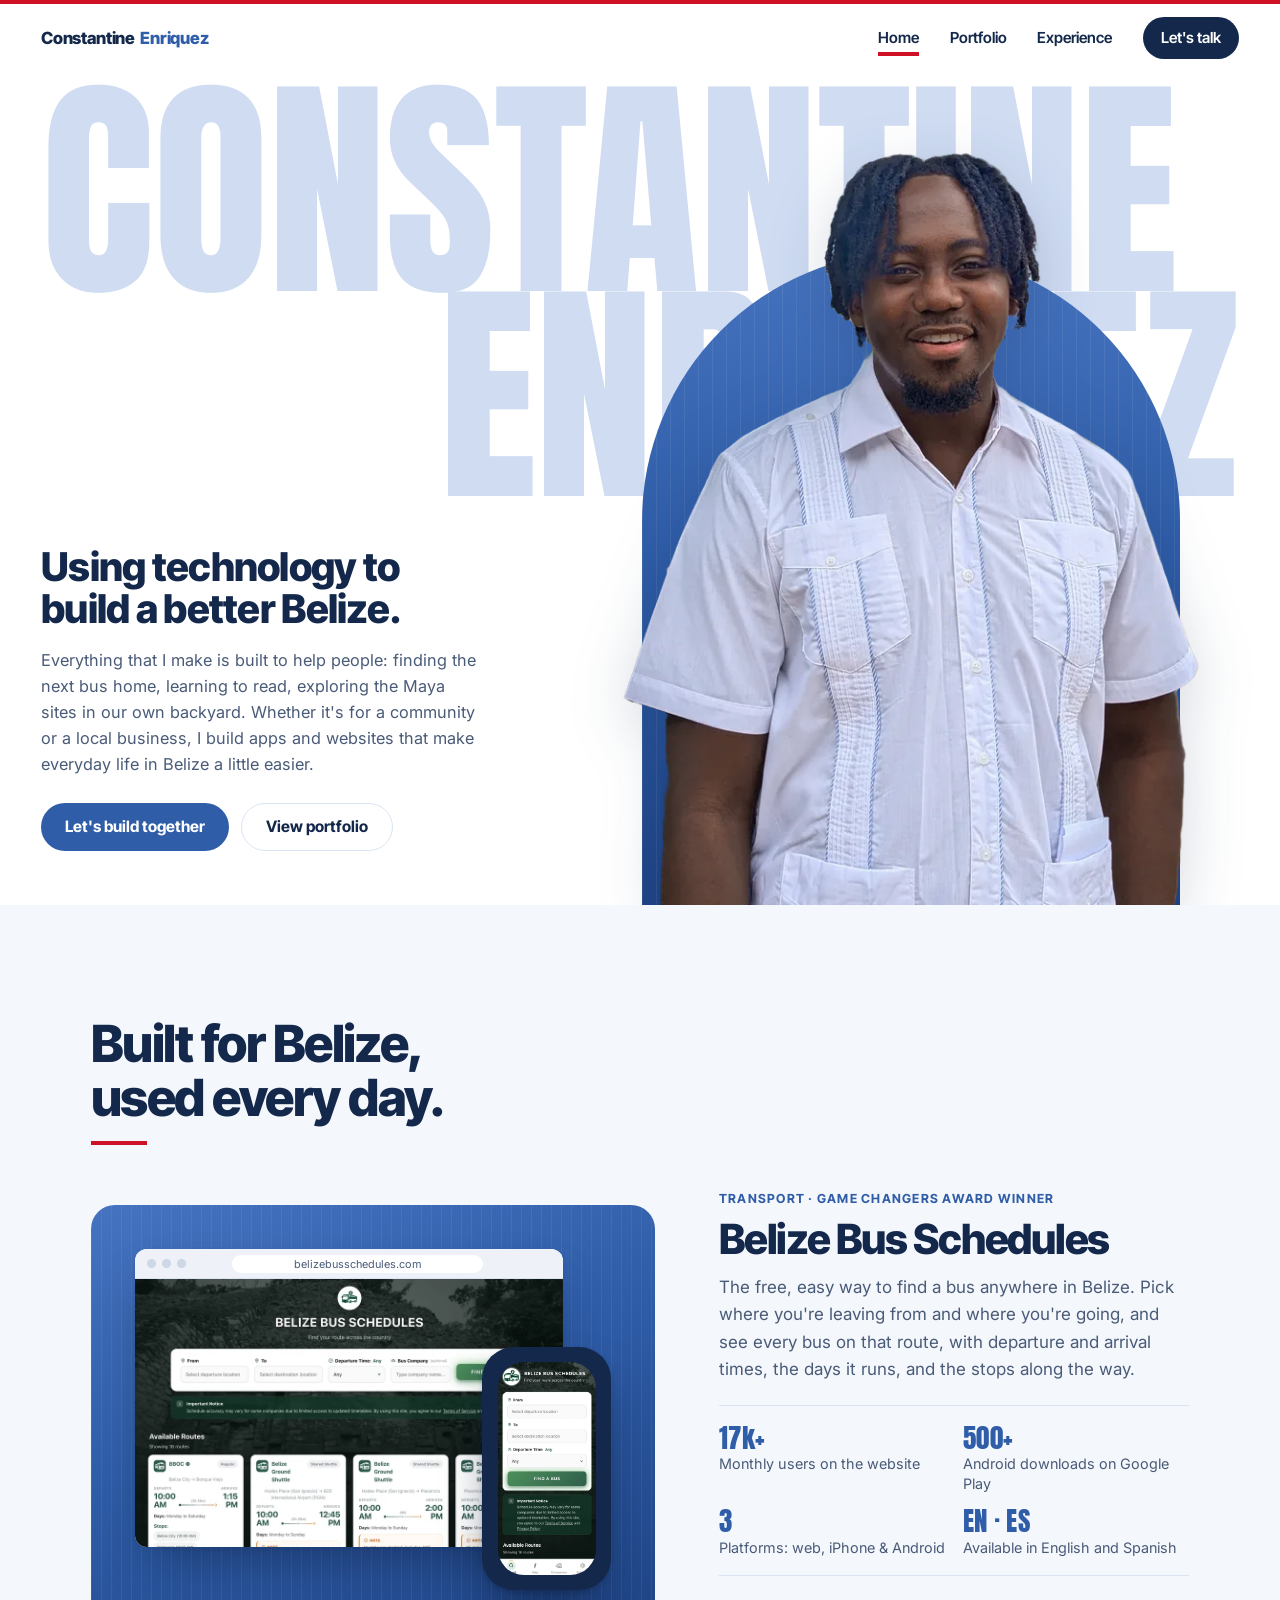
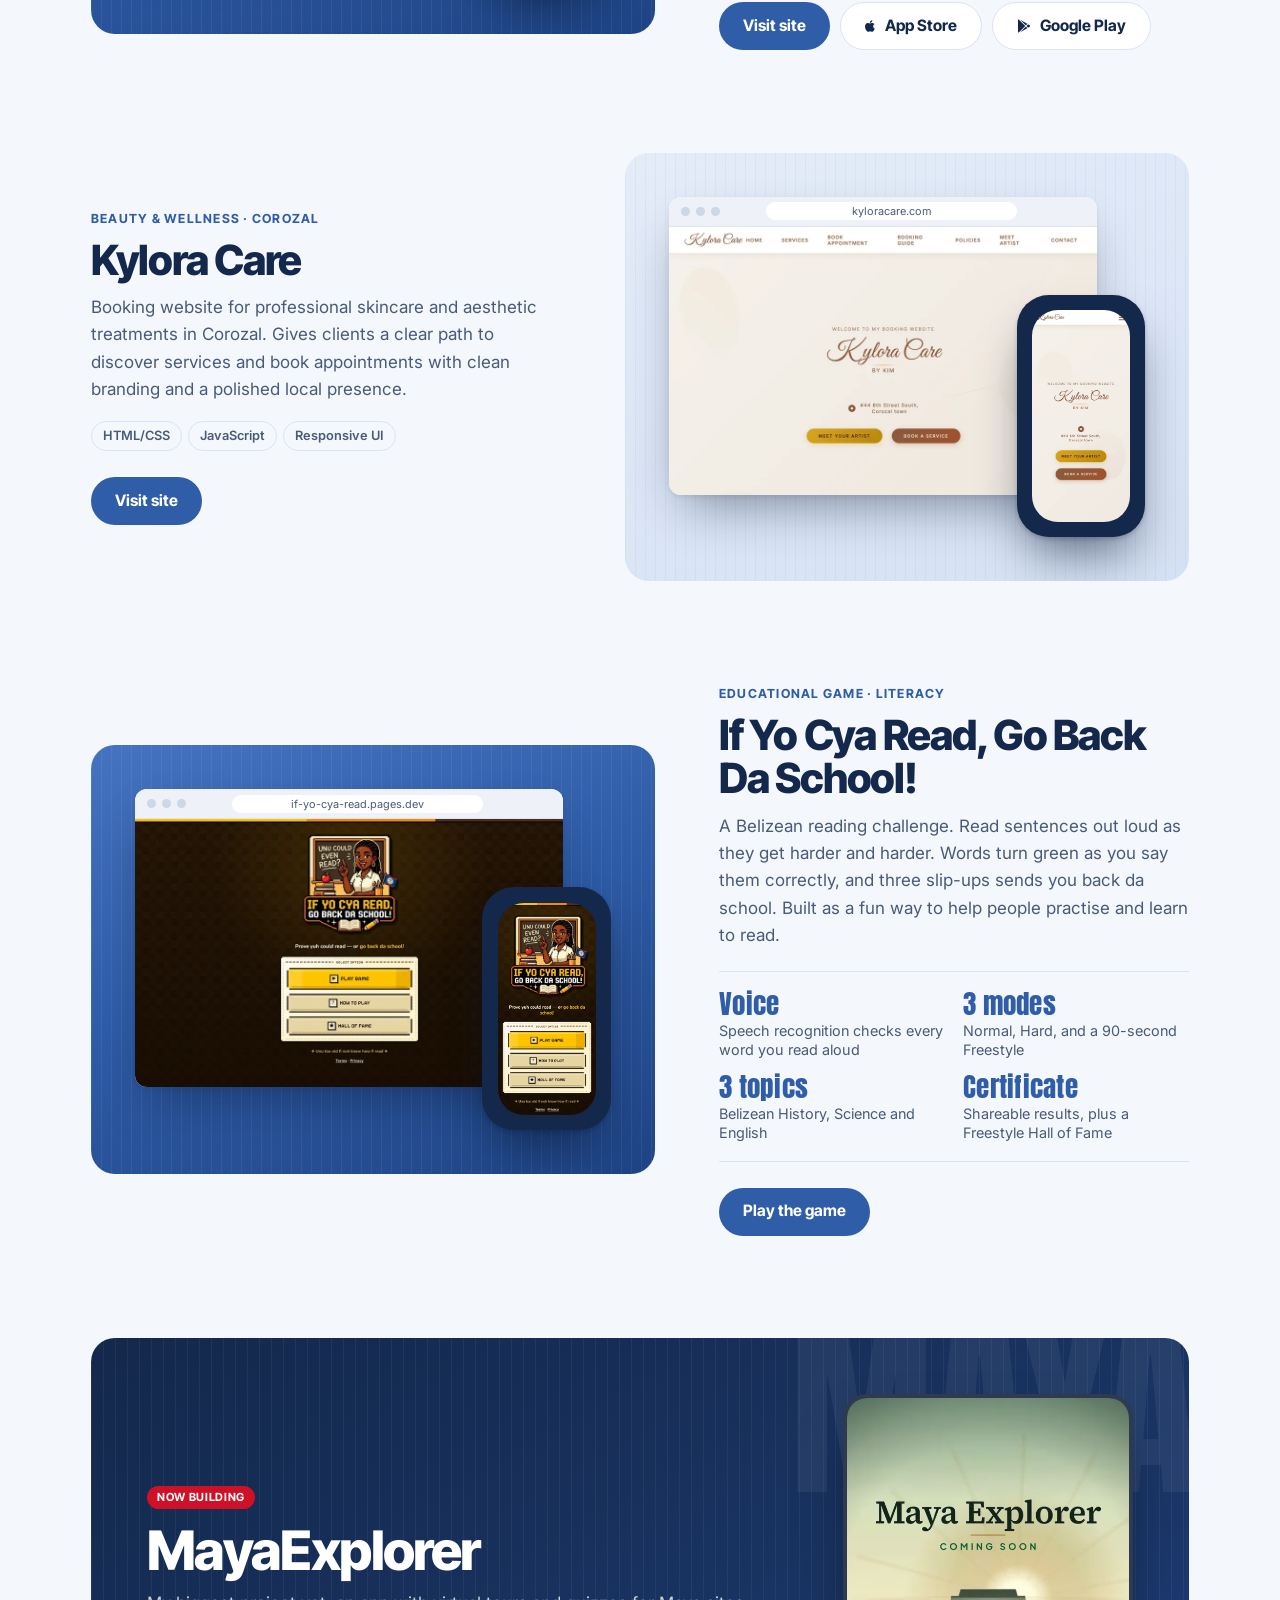
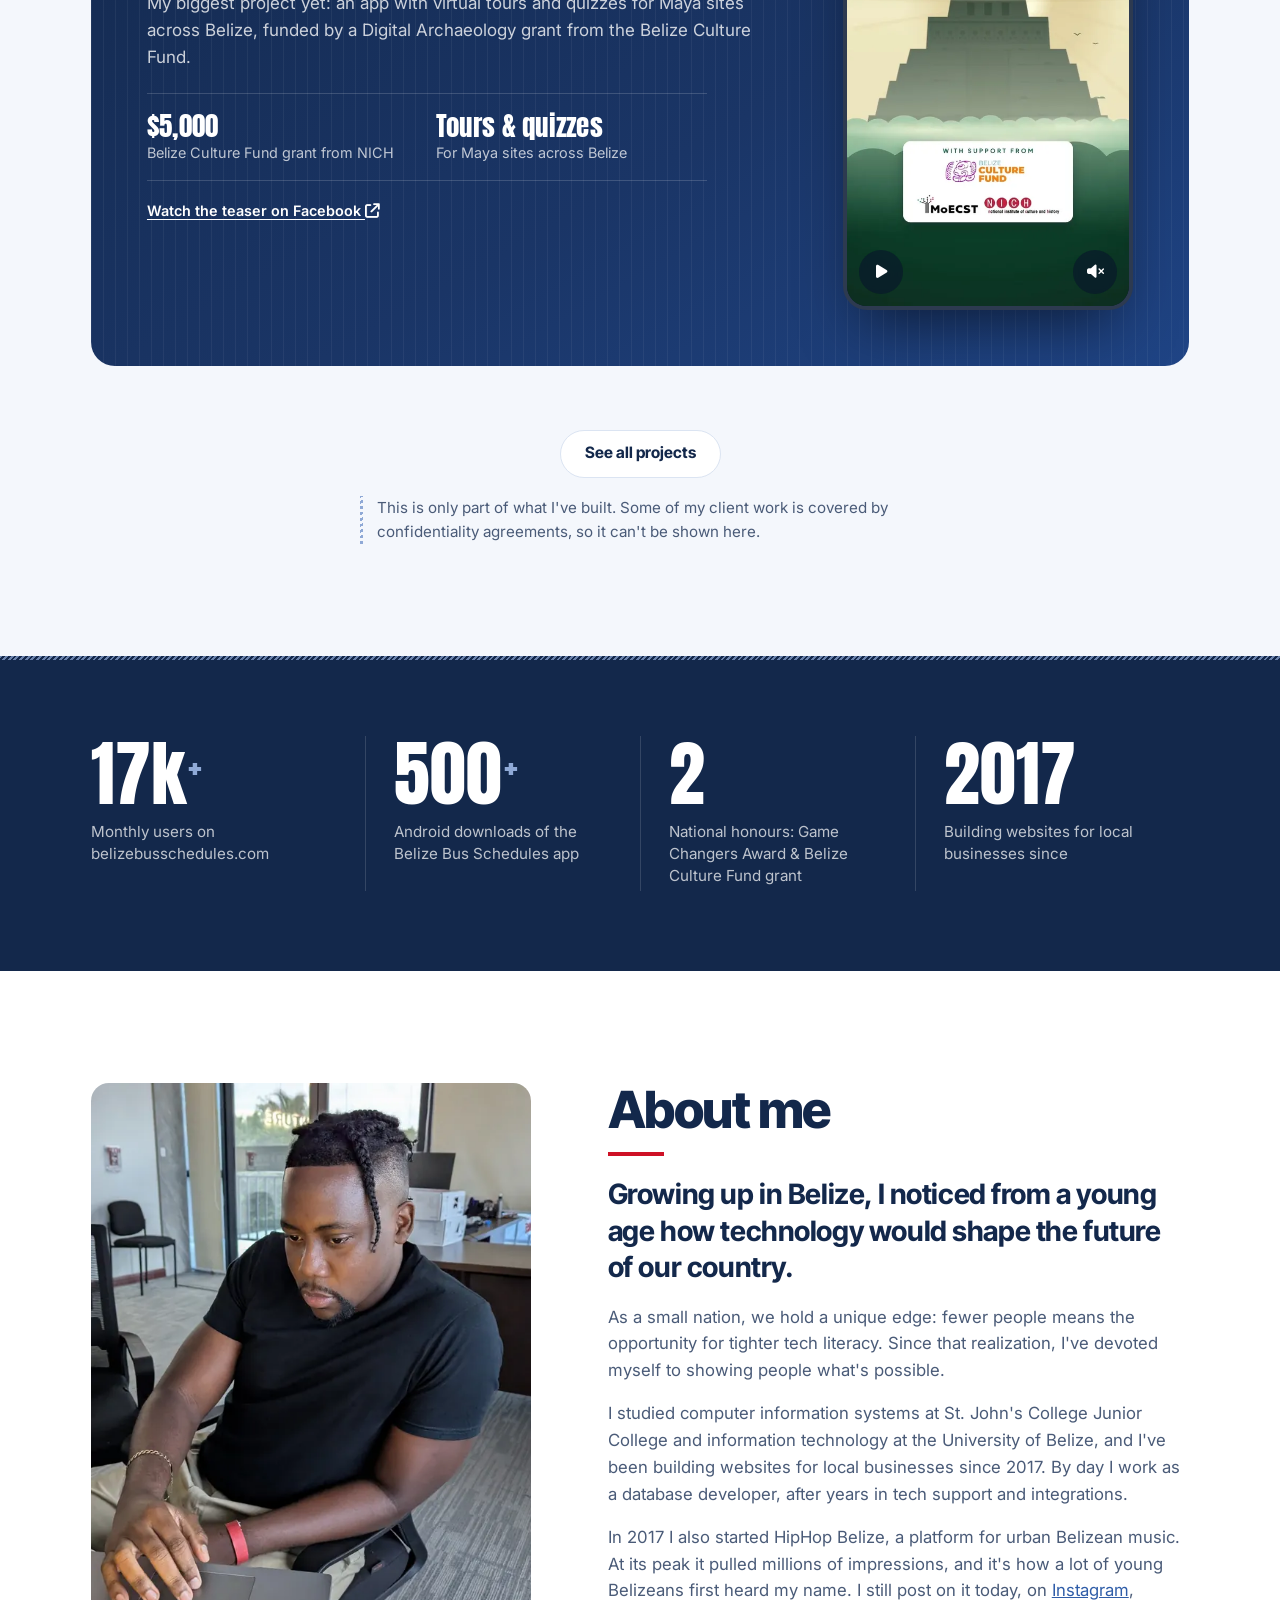
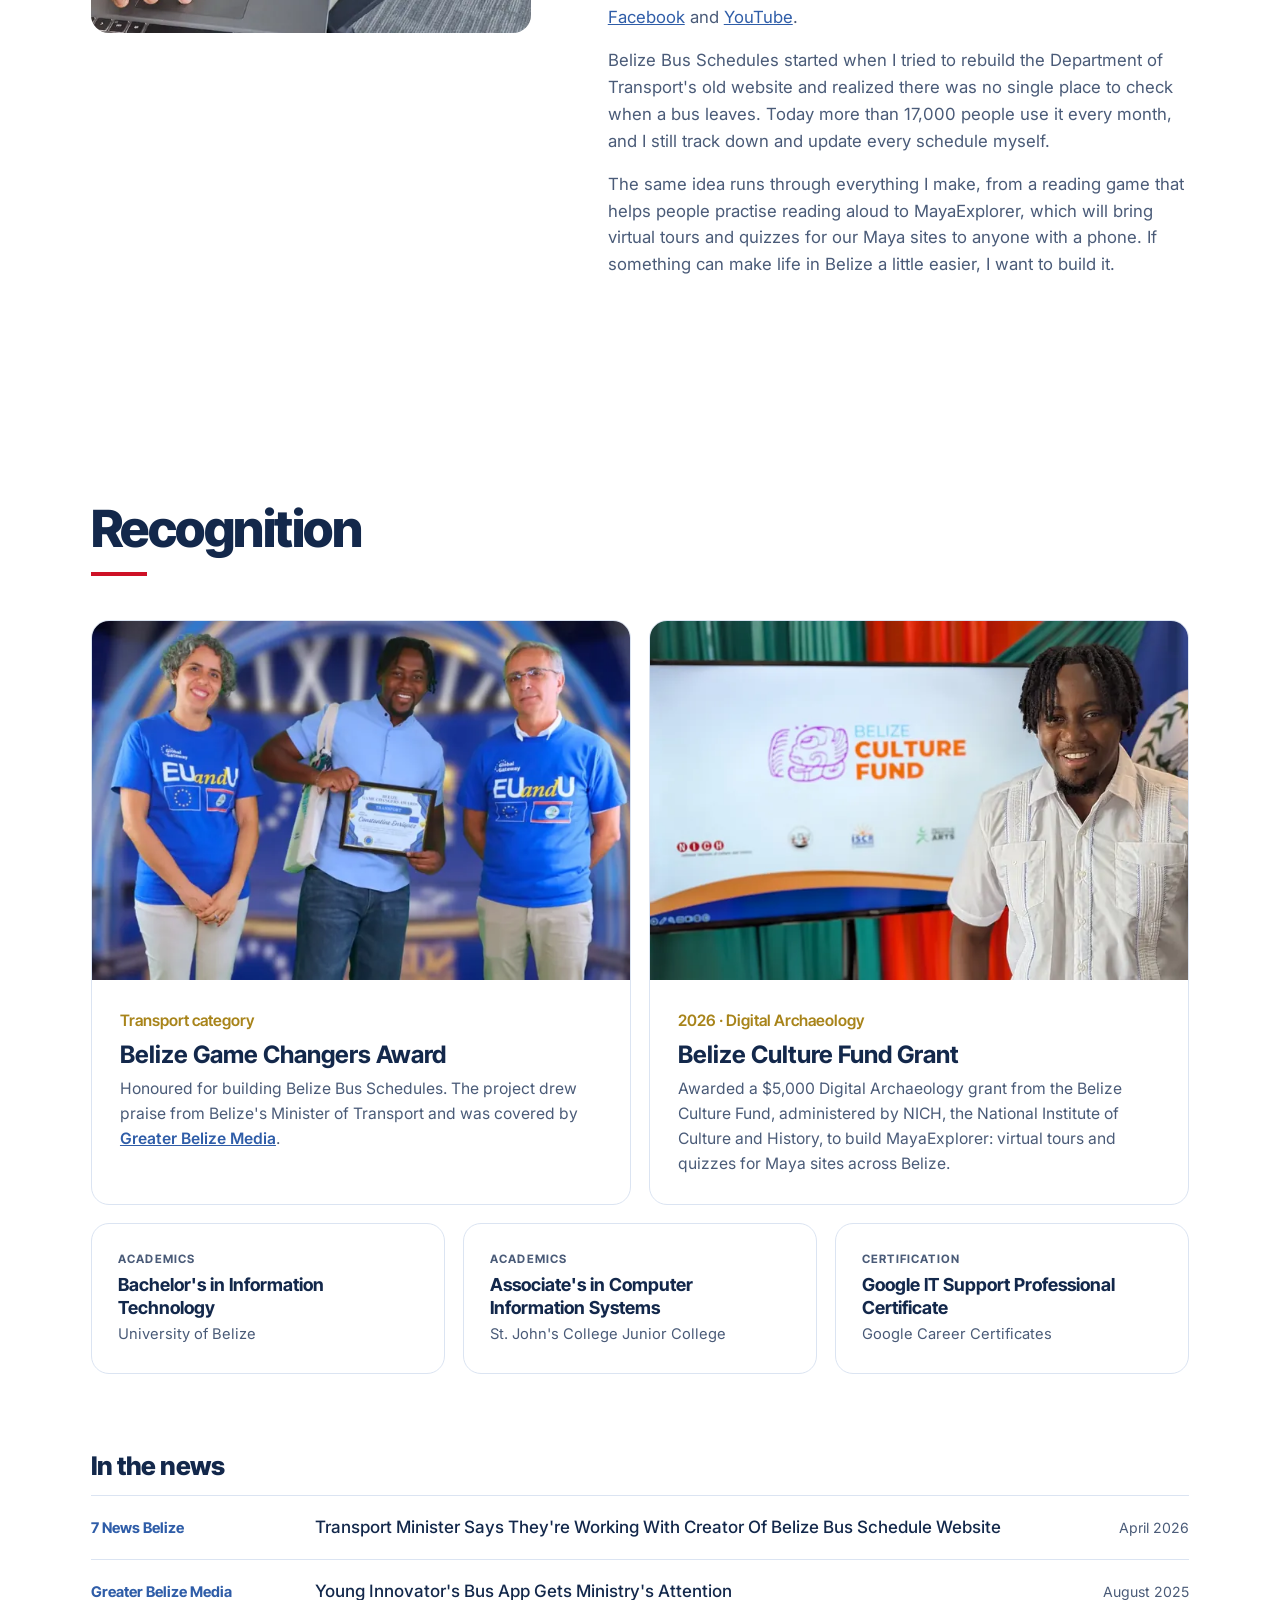
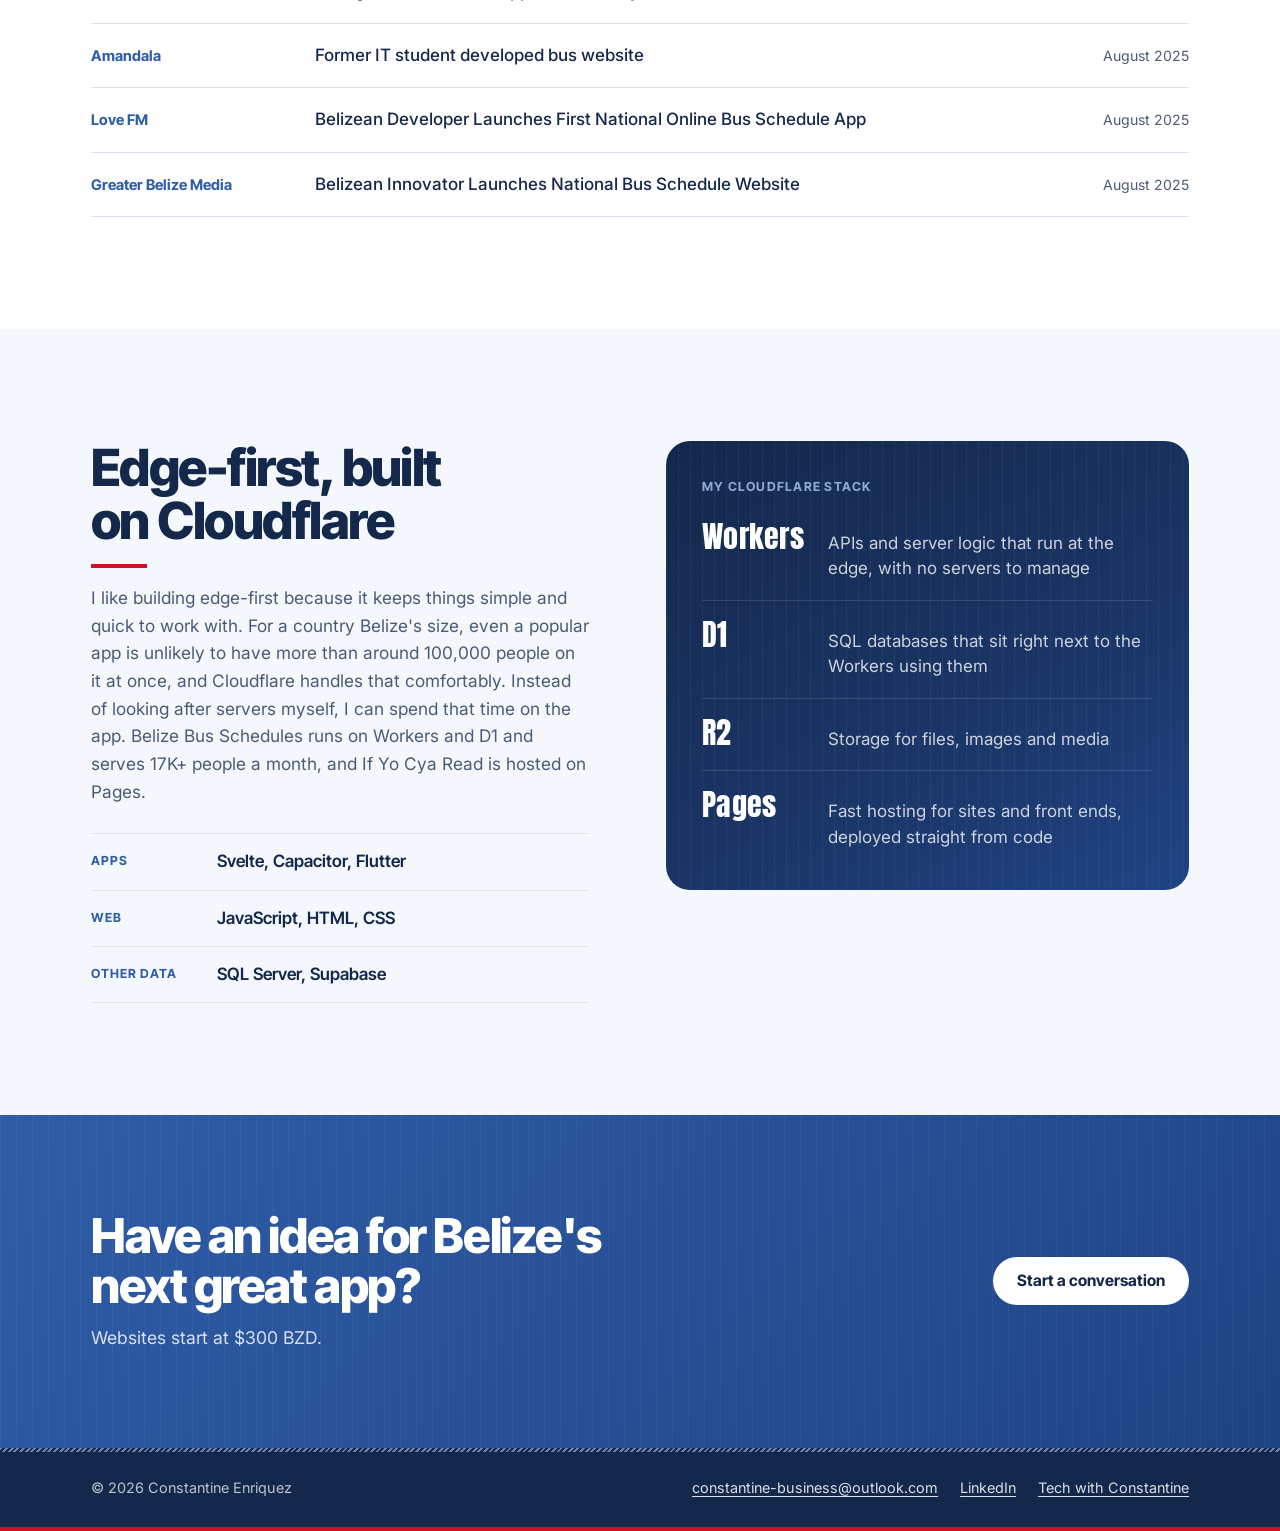
==== commit b0573ed9: "Add red accents, restore original share image, drop award year - Red top strip, menu underline, head" ====
--- a/index.html
+++ b/index.html
@@ -13,7 +13,7 @@
     <meta property="og:title" content="Constantine Enriquez | Using technology to build a better Belize">
     <meta property="og:description" content="Belizean developer using technology to build a better Belize. Creator of Belize Bus Schedules, If Yo Cya Read, HipHop Belize and the upcoming MayaExplorer.">
     <meta property="og:url" content="https://constantine-enriquez.github.io/">
-    <meta property="og:image" content="https://constantine-enriquez.github.io/assets/images/og-image.jpg">
+    <meta property="og:image" content="https://constantine-enriquez.github.io/assets/images/og-image.jpg?v=6">
     <meta property="og:image:width" content="1200">
     <meta property="og:image:height" content="630">
     <meta property="og:image:alt" content="Constantine Enriquez in a white guayabera beside the words: Using technology to build a better Belize.">
@@ -21,7 +21,7 @@
     <meta name="twitter:card" content="summary_large_image">
     <meta name="twitter:title" content="Constantine Enriquez | Using technology to build a better Belize">
     <meta name="twitter:description" content="Belizean developer using technology to build a better Belize. Creator of Belize Bus Schedules, If Yo Cya Read, HipHop Belize and the upcoming MayaExplorer.">
-    <meta name="twitter:image" content="https://constantine-enriquez.github.io/assets/images/og-image.jpg">
+    <meta name="twitter:image" content="https://constantine-enriquez.github.io/assets/images/og-image.jpg?v=6">
 
     <!-- Icons -->
     <link rel="icon" href="/favicon.ico" sizes="any">
@@ -34,7 +34,7 @@
     <link rel="preconnect" href="https://fonts.gstatic.com" crossorigin>
     <link href="https://fonts.googleapis.com/css2?family=Anton&family=Inter+Tight:wght@600;700;800&family=Inter:wght@400;500;600&display=swap" rel="stylesheet">
     <link rel="stylesheet" href="https://cdnjs.cloudflare.com/ajax/libs/font-awesome/6.4.0/css/all.min.css">
-    <link rel="stylesheet" href="assets/v2.css?v=19">
+    <link rel="stylesheet" href="assets/v2.css?v=21">
     <script>document.documentElement.classList.add('js');</script>
     <script type="application/ld+json">
 {
@@ -43,7 +43,7 @@
       "name": "Constantine James Enriquez",
       "alternateName": "Constantine Enriquez",
       "url": "https://constantine-enriquez.github.io/",
-      "image": "https://constantine-enriquez.github.io/assets/images/og-image.jpg",
+      "image": "https://constantine-enriquez.github.io/assets/images/og-image.jpg?v=6",
       "jobTitle": "Software Developer",
       "description": "Belizean developer using technology to build a better Belize.",
       "nationality": {
@@ -51,7 +51,7 @@
         "name": "Belize"
       },
       "award": [
-        "Belize Game Changers Award (Transport), 2025",
+        "Belize Game Changers Award (Transport)",
         "Belize Culture Fund Digital Archaeology Grant, 2026"
       ],
       "alumniOf": [
@@ -307,7 +307,7 @@
                              width="1400" height="788" loading="lazy" decoding="async"
                              alt="Constantine holding his Belize Game Changers Awards certificate for the Transport category, standing between two presenters">
                         <figcaption>
-                            <p class="card-kicker">2025 · Transport category</p>
+                            <p class="card-kicker">Transport category</p>
                             <h3 class="card-title">Belize Game Changers Award</h3>
                             <p>Honoured for building Belize Bus Schedules. The project drew praise from Belize's Minister of Transport and was covered by <a href="https://www.greaterbelize.com/young-innovators-bus-app-gets-ministrys-attention/" target="_blank" rel="noopener">Greater Belize Media</a>.</p>
                         </figcaption>
--- a/assets/v2.css
+++ b/assets/v2.css
@@ -1898,3 +1898,41 @@
 .price-note strong { color: var(--ink); }
 .page-head .price-note + .hero-cta { margin-top: 22px; }
 .closer-sub { margin: 12px 0 0; font-size: 1.1rem; color: rgba(255, 255, 255, .82); }
+
+/* ==========================================================================
+   Red accent (borrowed from the civic design)
+   Used sparingly: top strip, current page, heading rules, closing band.
+   ========================================================================== */
+:root {
+    --red: #ce1126;
+    --red-deep: #a50d1f;
+}
+
+/* Thin red strip across the very top */
+.nav { border-top: 4px solid var(--red); }
+
+/* Current page in the menu */
+.nav-links a[aria-current="page"]:not(.nav-cta)::after { background: var(--red); }
+
+/* Short red rule under section headings */
+.section-title::after,
+.page-title::after {
+    content: '';
+    display: block;
+    width: 56px;
+    height: 4px;
+    margin-top: 16px;
+    background: var(--red);
+}
+.page-title::after { margin-top: 20px; }
+.closer h2::after { display: none; }
+
+/* Thin red strip along the bottom of the footer: blue page, red edges, like the flag */
+.footer { border-bottom: 4px solid var(--red); }
+
+/* "Now building" tag */
+.next-up .pill { background: var(--red); color: var(--white); }
+
+@media (max-width: 899px) {
+    .nav-links a[aria-current="page"] { color: var(--red); }
+}
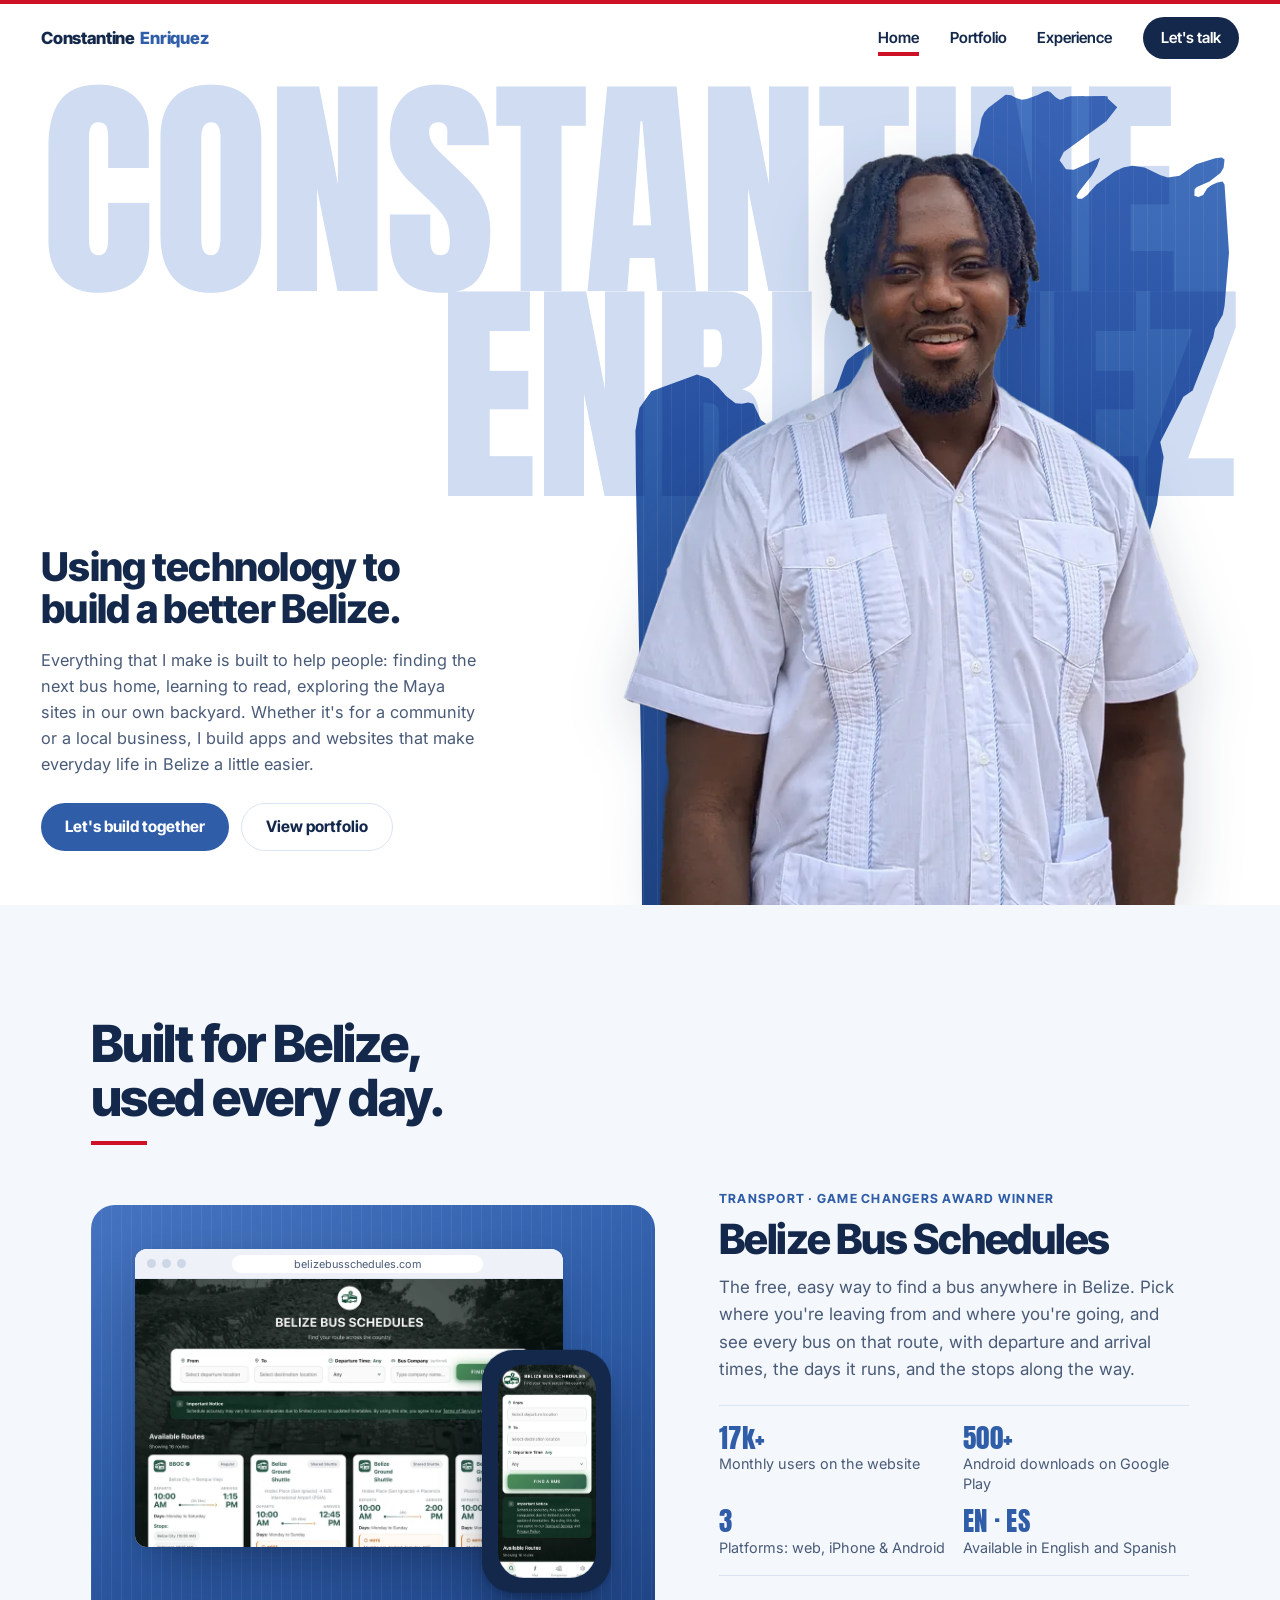
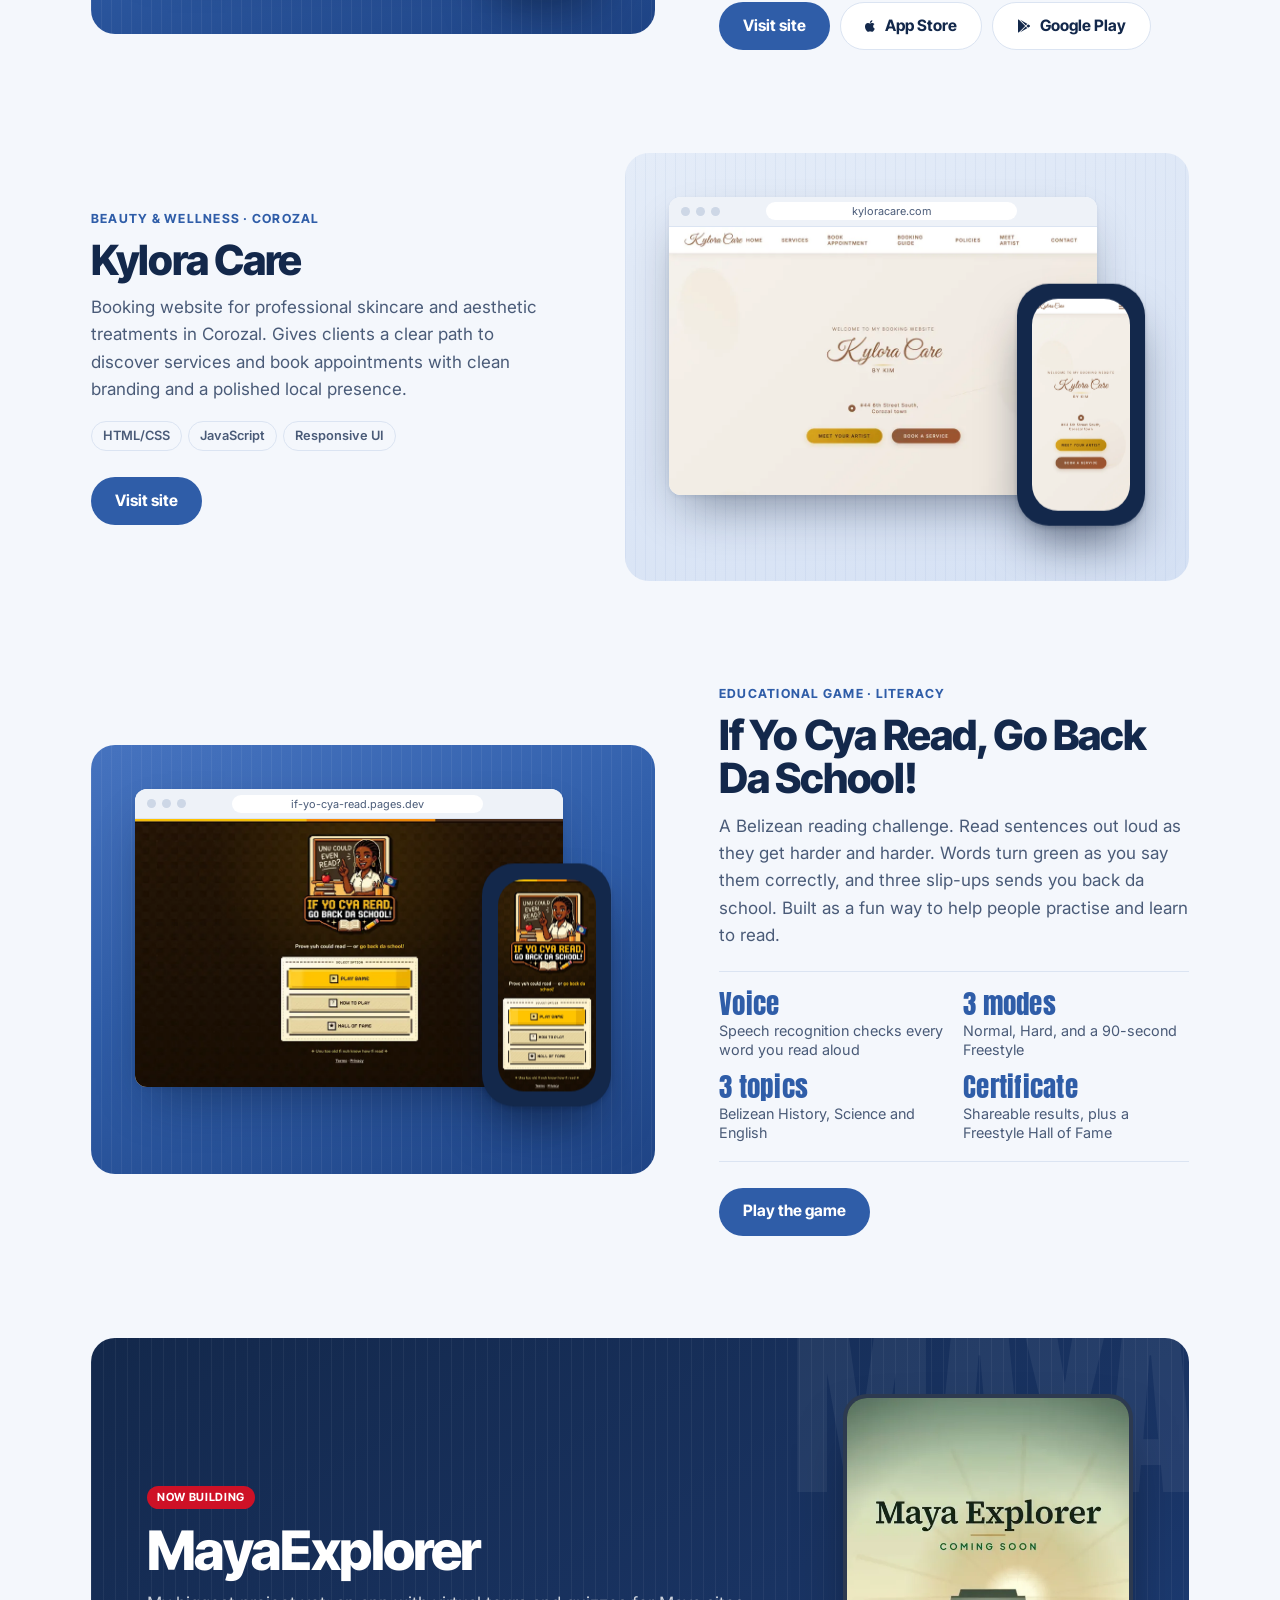
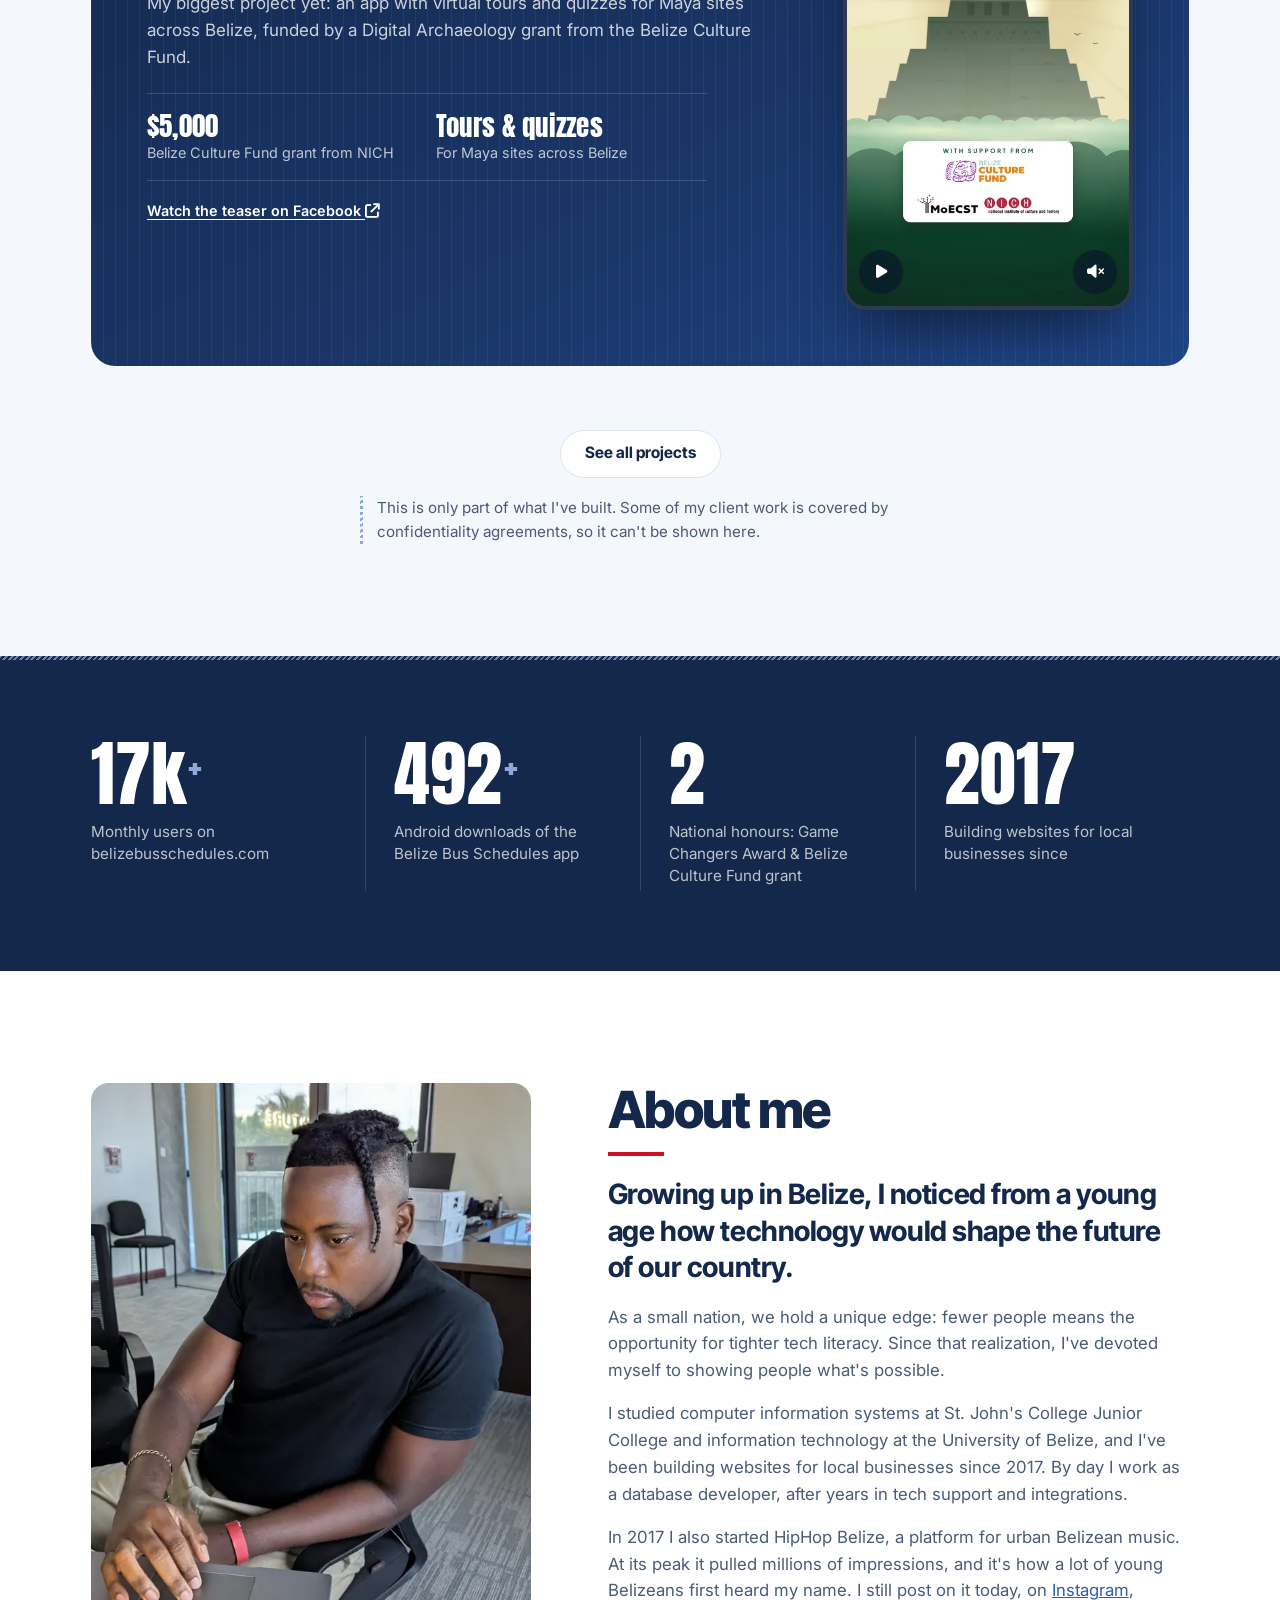
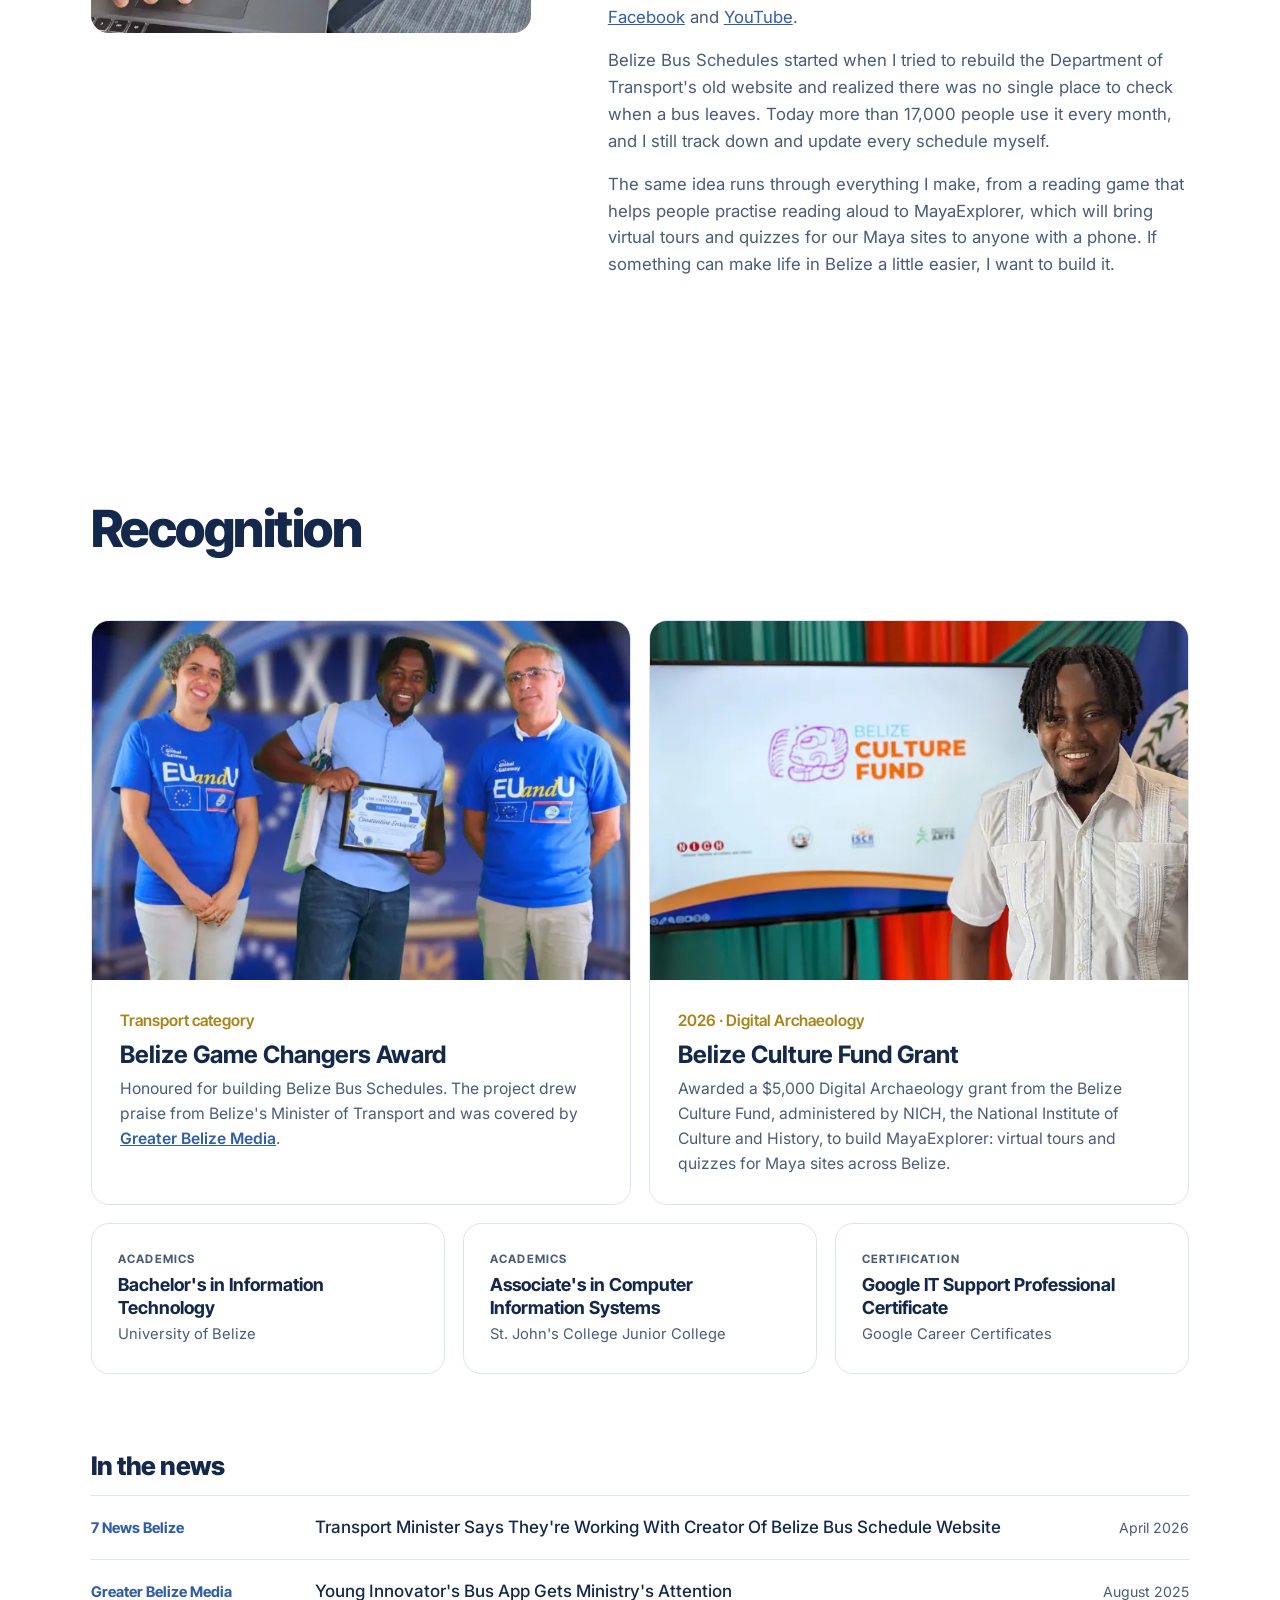
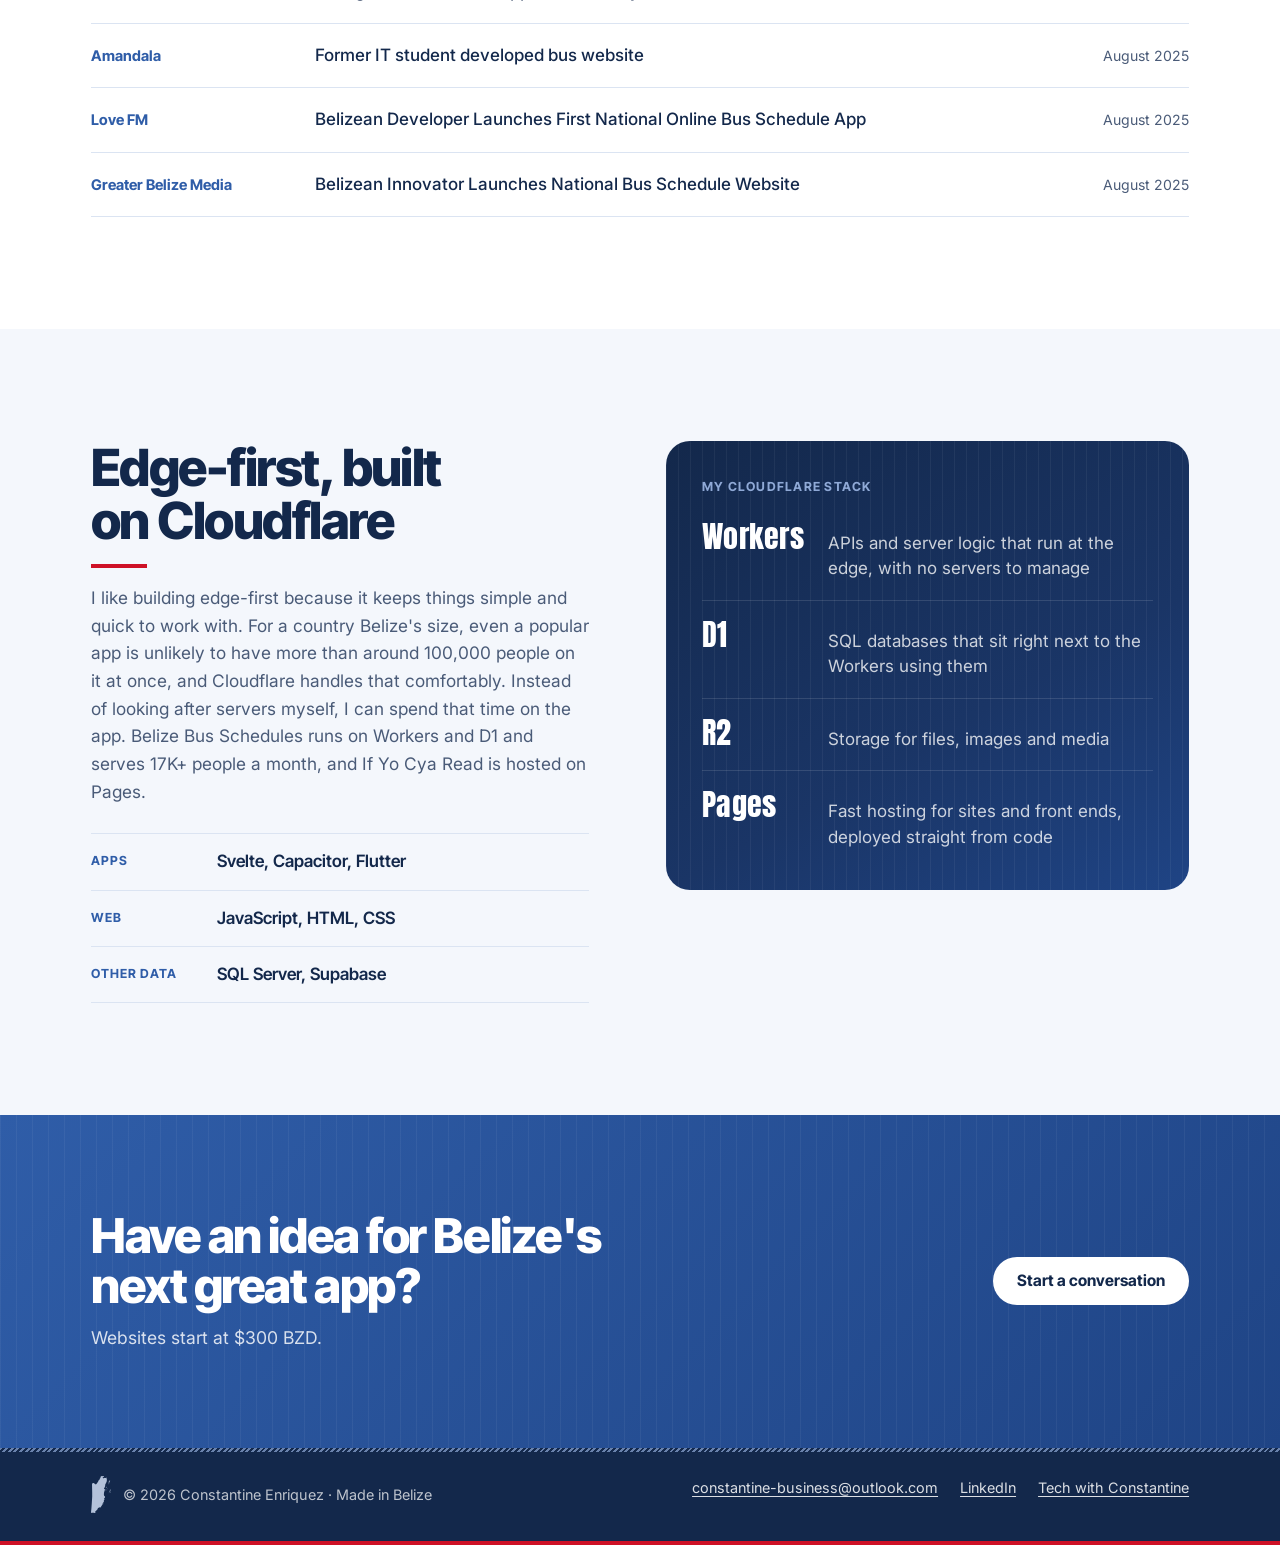
==== commit 1432ef43: "Belize map hero, readable name, scroll effects, new share image - Portrait backdrop is now a blue ma" ====
--- a/index.html
+++ b/index.html
@@ -13,15 +13,15 @@
     <meta property="og:title" content="Constantine Enriquez | Using technology to build a better Belize">
     <meta property="og:description" content="Belizean developer using technology to build a better Belize. Creator of Belize Bus Schedules, If Yo Cya Read, HipHop Belize and the upcoming MayaExplorer.">
     <meta property="og:url" content="https://constantine-enriquez.github.io/">
-    <meta property="og:image" content="https://constantine-enriquez.github.io/assets/images/og-image.jpg?v=6">
+    <meta property="og:image" content="https://constantine-enriquez.github.io/assets/images/og-image.jpg?v=7">
     <meta property="og:image:width" content="1200">
     <meta property="og:image:height" content="630">
-    <meta property="og:image:alt" content="Constantine Enriquez in a white guayabera beside the words: Using technology to build a better Belize.">
+    <meta property="og:image:alt" content="Constantine Enriquez in a white guayabera in front of a blue map of Belize, beneath his name, beside the words: Using technology to build a better Belize.">
     <meta property="og:locale" content="en_US">
     <meta name="twitter:card" content="summary_large_image">
     <meta name="twitter:title" content="Constantine Enriquez | Using technology to build a better Belize">
     <meta name="twitter:description" content="Belizean developer using technology to build a better Belize. Creator of Belize Bus Schedules, If Yo Cya Read, HipHop Belize and the upcoming MayaExplorer.">
-    <meta name="twitter:image" content="https://constantine-enriquez.github.io/assets/images/og-image.jpg?v=6">
+    <meta name="twitter:image" content="https://constantine-enriquez.github.io/assets/images/og-image.jpg?v=7">
 
     <!-- Icons -->
     <link rel="icon" href="/favicon.ico" sizes="any">
@@ -34,7 +34,7 @@
     <link rel="preconnect" href="https://fonts.gstatic.com" crossorigin>
     <link href="https://fonts.googleapis.com/css2?family=Anton&family=Inter+Tight:wght@600;700;800&family=Inter:wght@400;500;600&display=swap" rel="stylesheet">
     <link rel="stylesheet" href="https://cdnjs.cloudflare.com/ajax/libs/font-awesome/6.4.0/css/all.min.css">
-    <link rel="stylesheet" href="assets/v2.css?v=21">
+    <link rel="stylesheet" href="assets/v2.css?v=28">
     <script>document.documentElement.classList.add('js');</script>
     <script type="application/ld+json">
 {
@@ -43,7 +43,7 @@
       "name": "Constantine James Enriquez",
       "alternateName": "Constantine Enriquez",
       "url": "https://constantine-enriquez.github.io/",
-      "image": "https://constantine-enriquez.github.io/assets/images/og-image.jpg?v=6",
+      "image": "https://constantine-enriquez.github.io/assets/images/og-image.jpg?v=7",
       "jobTitle": "Software Developer",
       "description": "Belizean developer using technology to build a better Belize.",
       "nationality": {
@@ -96,7 +96,7 @@
                 <span class="hero-name-line">Enriquez</span>
             </h1>
 
-            <div class="hero-photo" data-parallax="-0.04">
+            <div class="hero-photo">
                 <picture>
                     <img src="assets/images/constantine-portrait-800.webp"
                          srcset="assets/images/constantine-portrait-800.webp 683w, assets/images/constantine-portrait-1400.webp 1196w"
@@ -394,11 +394,11 @@
 
     <footer class="footer">
         <div class="container footer-inner">
-            <p>&copy; 2026 Constantine Enriquez</p>
+            <p class="footer-made"><img src="/assets/images/belize-mark.svg" width="16" height="30" alt="">&copy; 2026 Constantine Enriquez &middot; Made in Belize</p>
             <p class="footer-links"><a href="mailto:constantine-business@outlook.com">constantine-business@outlook.com</a><a href="https://www.linkedin.com/in/constantine-enriquez-74145b203/" target="_blank" rel="noopener">LinkedIn</a><a href="https://www.facebook.com/profile.php?id=61583526993627" target="_blank" rel="noopener">Tech with Constantine</a></p>
         </div>
     </footer>
 
-    <script src="assets/v2.js?v=6" defer></script>
+    <script src="assets/v2.js?v=7" defer></script>
 </body>
 </html>
--- a/assets/v2.css
+++ b/assets/v2.css
@@ -221,30 +221,36 @@
 .hero-name-line:last-child { text-align: right; }
 
 .hero-photo {
+    /* No z-index / transform here on purpose: the map (::before), the giant
+       name and the photo share the hero's layers, stacked map < name < photo */
     position: absolute;
-    z-index: 3;
     bottom: 0;
     right: var(--gutter);
     display: block;
     height: var(--photo-h);
     width: var(--photo-w);
-    will-change: transform;
-}
-/* Blue arch behind the portrait — echoes the colonial windows in the photo,
-   and gives the white shirt something to stand out against. */
+}
+/* Blue map of mainland Belize, centred behind the portrait and sitting
+   behind the giant name. It runs taller than the photo; the south end is
+   cut off at the bottom, where the shirt covers it anyway. */
 .hero-photo::before {
     content: '';
     position: absolute;
-    z-index: -1;
-    left: 9%;
-    width: 82%;
-    top: 15%;
+    z-index: 0;
+    left: -40%;
+    right: -40%;
+    top: -6%;
     bottom: 0;
-    border-radius: 999px 999px 0 0;
     background:
         repeating-linear-gradient(90deg, rgba(255, 255, 255, .07) 0 1px, transparent 1px 14px),
         linear-gradient(180deg, #4673bf 0%, var(--blue) 45%, var(--blue-deep) 100%);
-}
+    -webkit-mask: url("images/belize-shape.svg") 50% 0 / auto 185% no-repeat;
+    mask: url("images/belize-shape.svg") 50% 0 / auto 185% no-repeat;
+}
+.hero-photo picture { z-index: 2; }
+/* The name sits in front of the map; multiply lets the map read through
+   the pale letters as a deeper blue instead of being blocked by them */
+.hero-name { mix-blend-mode: multiply; }
 .hero-photo picture,
 .hero-photo img {
     position: relative;
@@ -1605,8 +1611,17 @@
         position: relative;
         right: auto; bottom: auto;
         margin: calc(var(--name-size) * -1.1) auto 0;
+    }
+    .hero-photo img {
         -webkit-mask-image: linear-gradient(180deg, #000 80%, transparent 100%);
         mask-image: linear-gradient(180deg, #000 80%, transparent 100%);
+    }
+    .hero-photo::before {
+        top: -14%;
+        -webkit-mask: url("images/belize-shape.svg") 50% 0 / auto 150% no-repeat, linear-gradient(180deg, #000 72%, transparent 100%);
+        -webkit-mask-composite: source-in;
+        mask: url("images/belize-shape.svg") 50% 0 / auto 150% no-repeat, linear-gradient(180deg, #000 72%, transparent 100%);
+        mask-composite: intersect;
     }
     .hero-photo img { filter: none; }
 
@@ -1936,3 +1951,53 @@
 @media (max-width: 899px) {
     .nav-links a[aria-current="page"] { color: var(--red); }
 }
+
+/* Footer mark */
+.footer-made { display: flex; align-items: center; gap: 12px; }
+.footer-made img { width: 20px; height: auto; opacity: .85; flex: none; }
+
+@media (max-width: 599px) {
+    .footer-made { justify-content: center; }
+}
+
+
+/* --------------------------------------------------------------------------
+   Scroll effects (only when JS adds .fx, which it skips for reduced motion)
+   -------------------------------------------------------------------------- */
+.hero-photo::before { translate: 0 var(--map-y, 0px); }
+.fx .hero-name,
+.fx .hero-photo picture,
+.fx .phone { will-change: translate; }
+
+/* Red heading bars draw in */
+.fx .section-title::after,
+.fx .page-title::after {
+    transform: scaleX(0);
+    transform-origin: left;
+    transition: transform .7s cubic-bezier(.2, .7, .2, 1) .1s;
+}
+.fx .section-title.is-drawn::after,
+.fx .page-title.is-drawn::after { transform: scaleX(1); }
+
+/* Timeline rail fills with solid blue as you read */
+.timeline::after {
+    content: '';
+    position: absolute;
+    top: 8px;
+    bottom: 8px;
+    left: calc(var(--tl-date-w) + var(--tl-gap) / 2 - 2px);
+    width: 4px;
+    background: var(--blue);
+    border-radius: 2px;
+    transform: scaleY(var(--tl-fill, 1));
+    transform-origin: top;
+    pointer-events: none;
+}
+.fx .timeline::after { transform: scaleY(var(--tl-fill, 0)); }
+.timeline .tl-dot { z-index: 1; }
+@media (max-width: 899px) {
+    .timeline::after { left: calc(var(--tl-rail-x) - 2px); }
+}
+@media (max-width: 599px) {
+    .timeline::after { display: none; }
+}
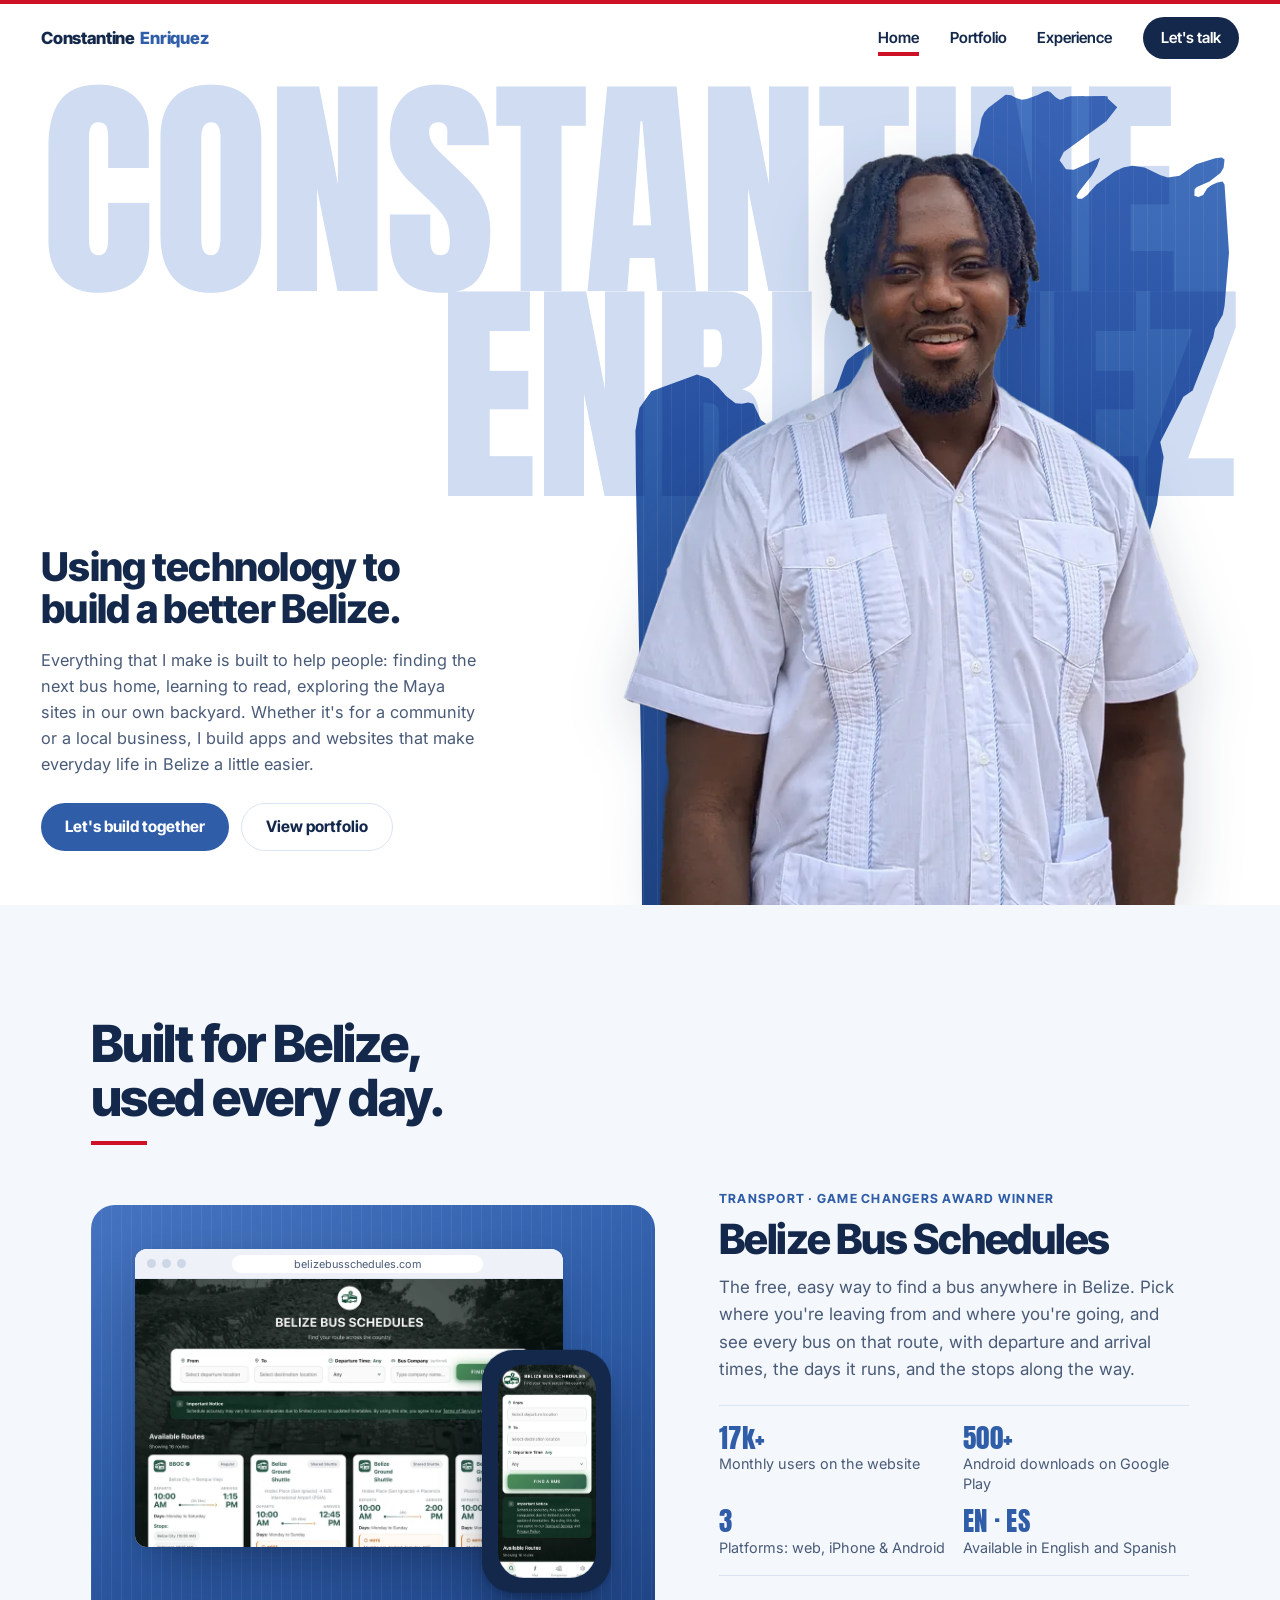
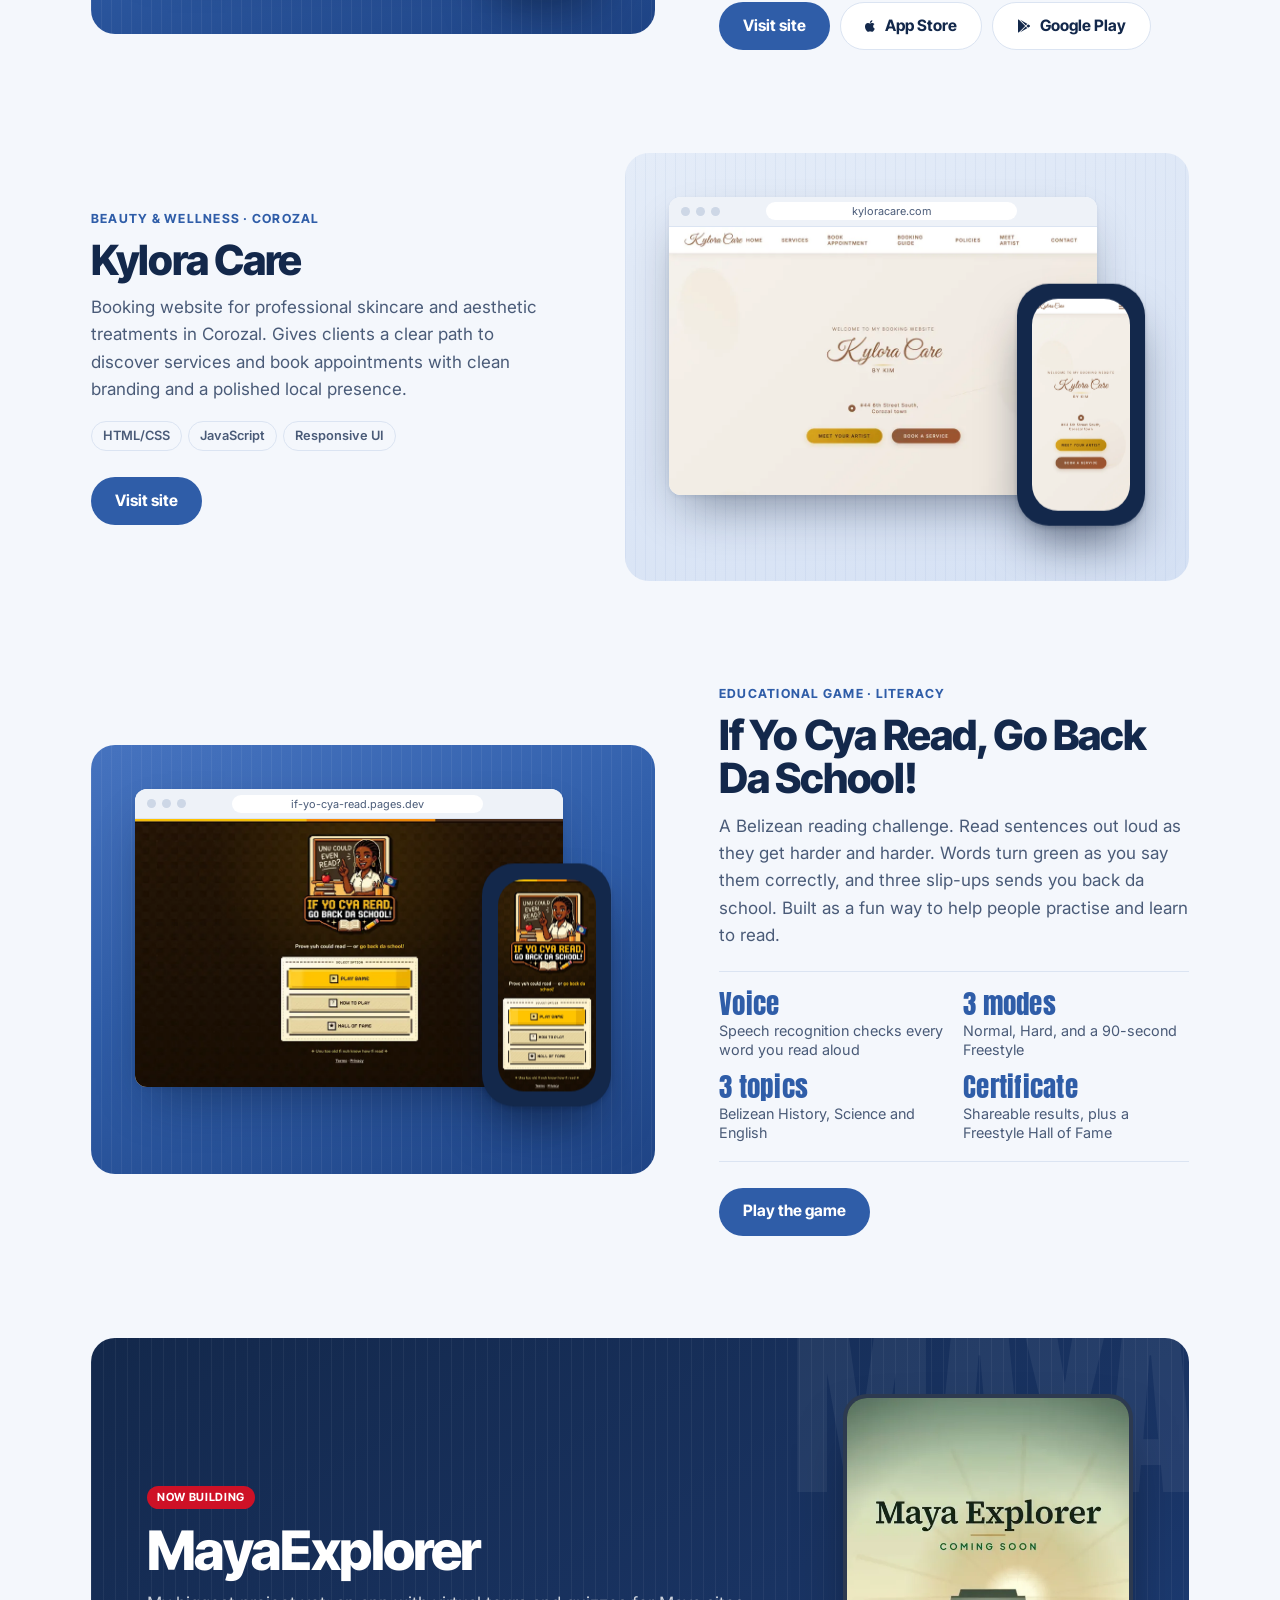
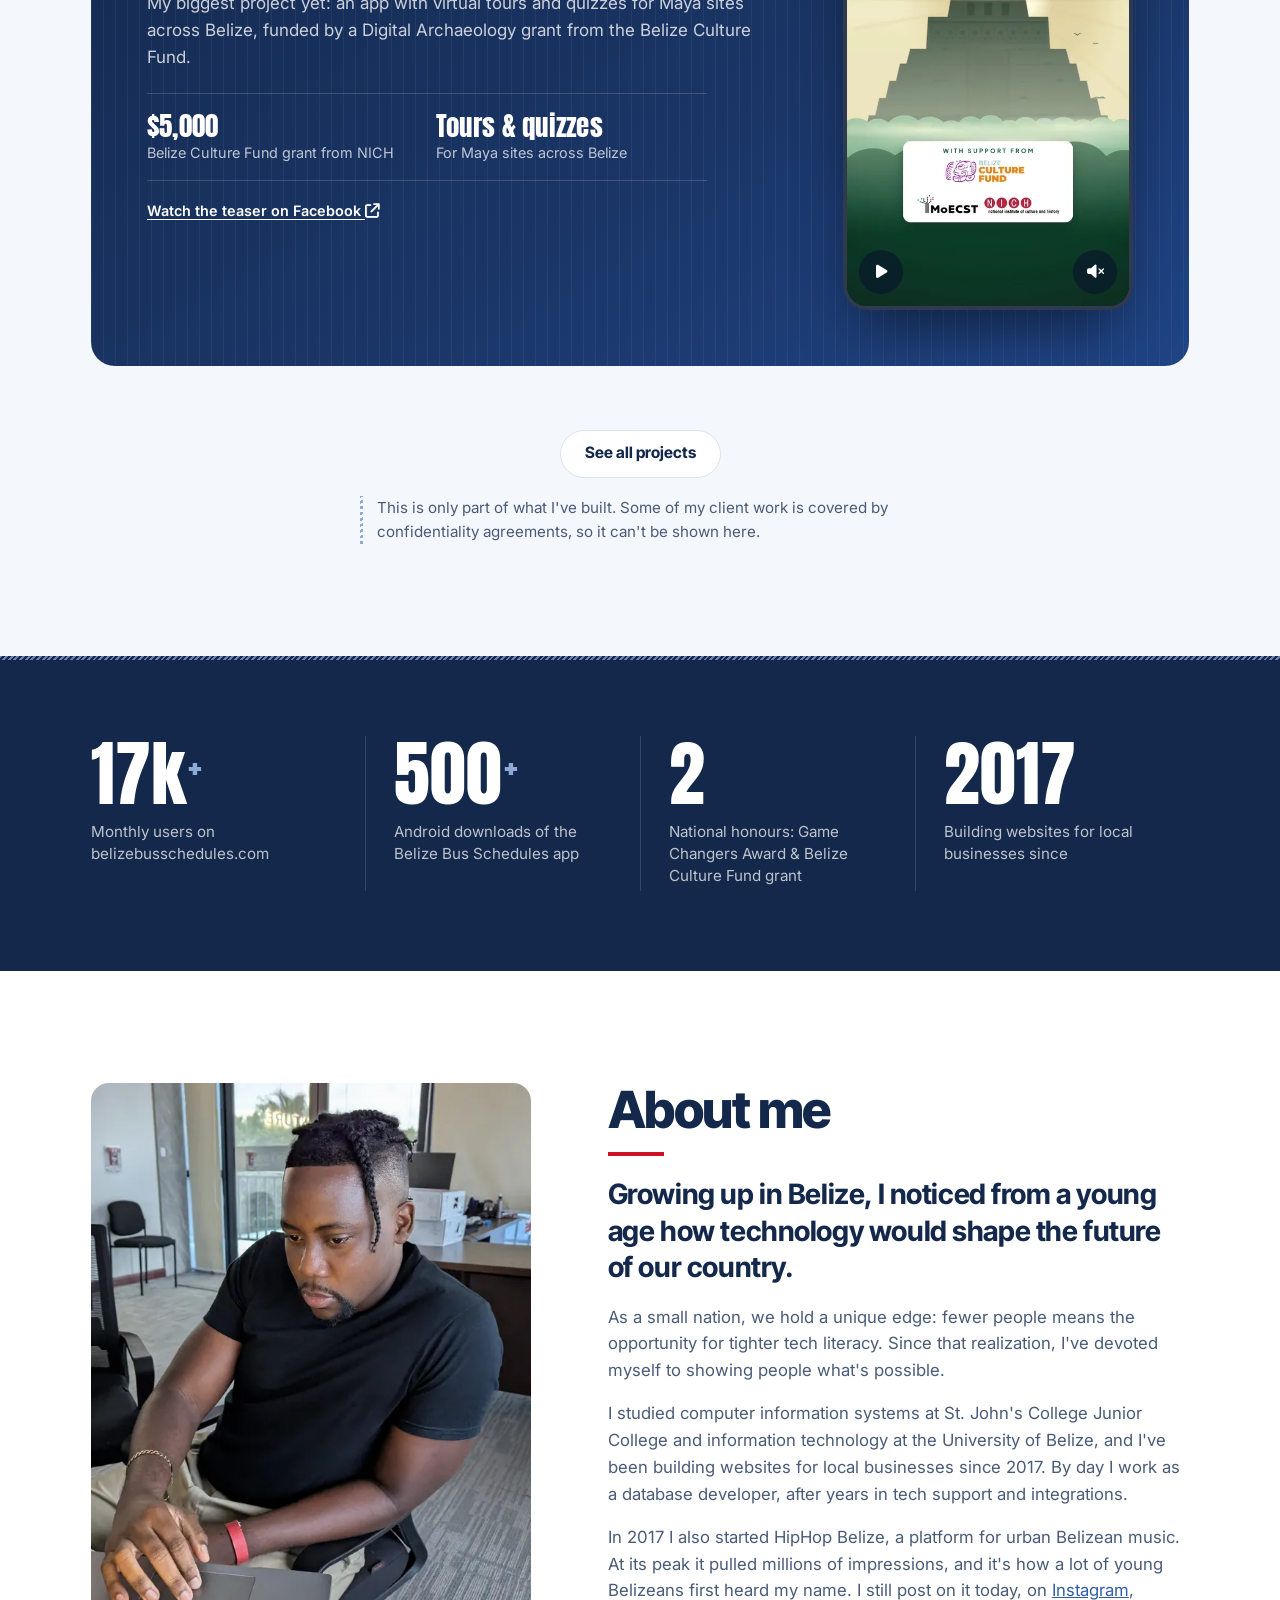
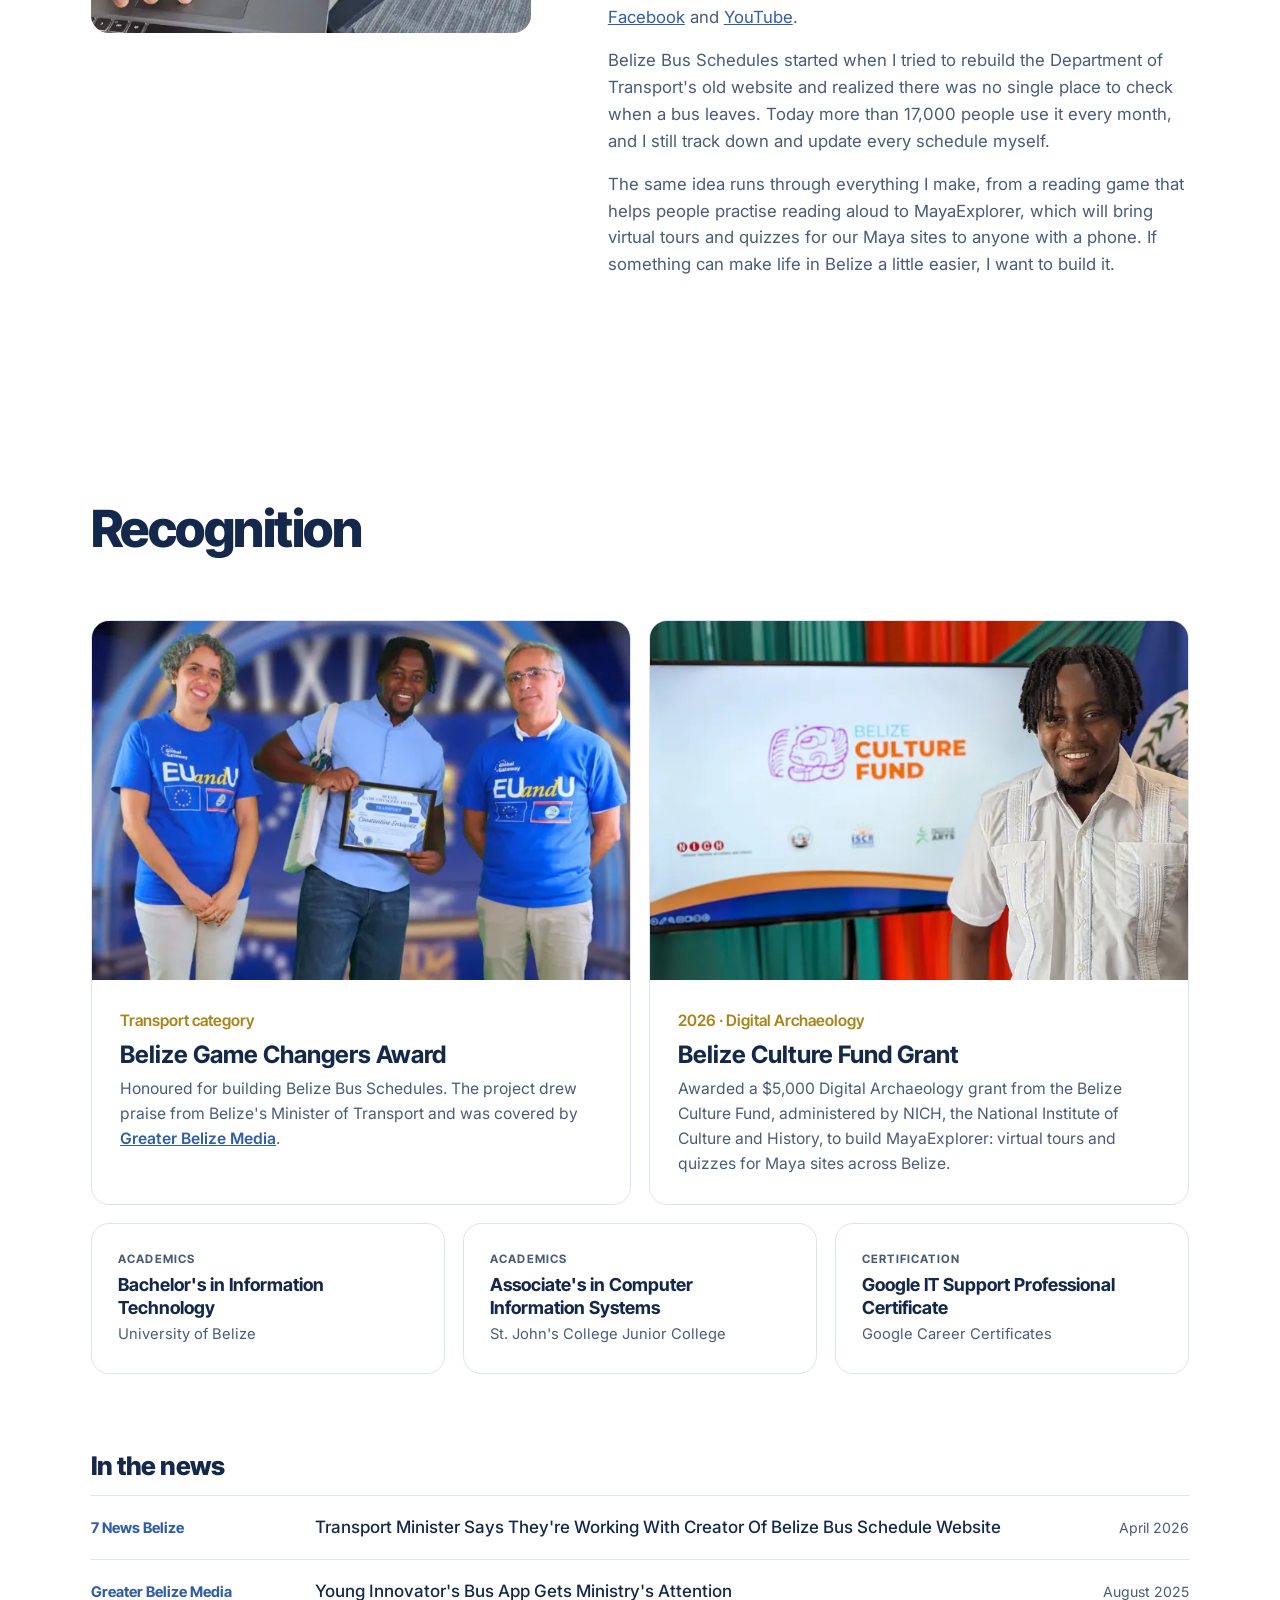
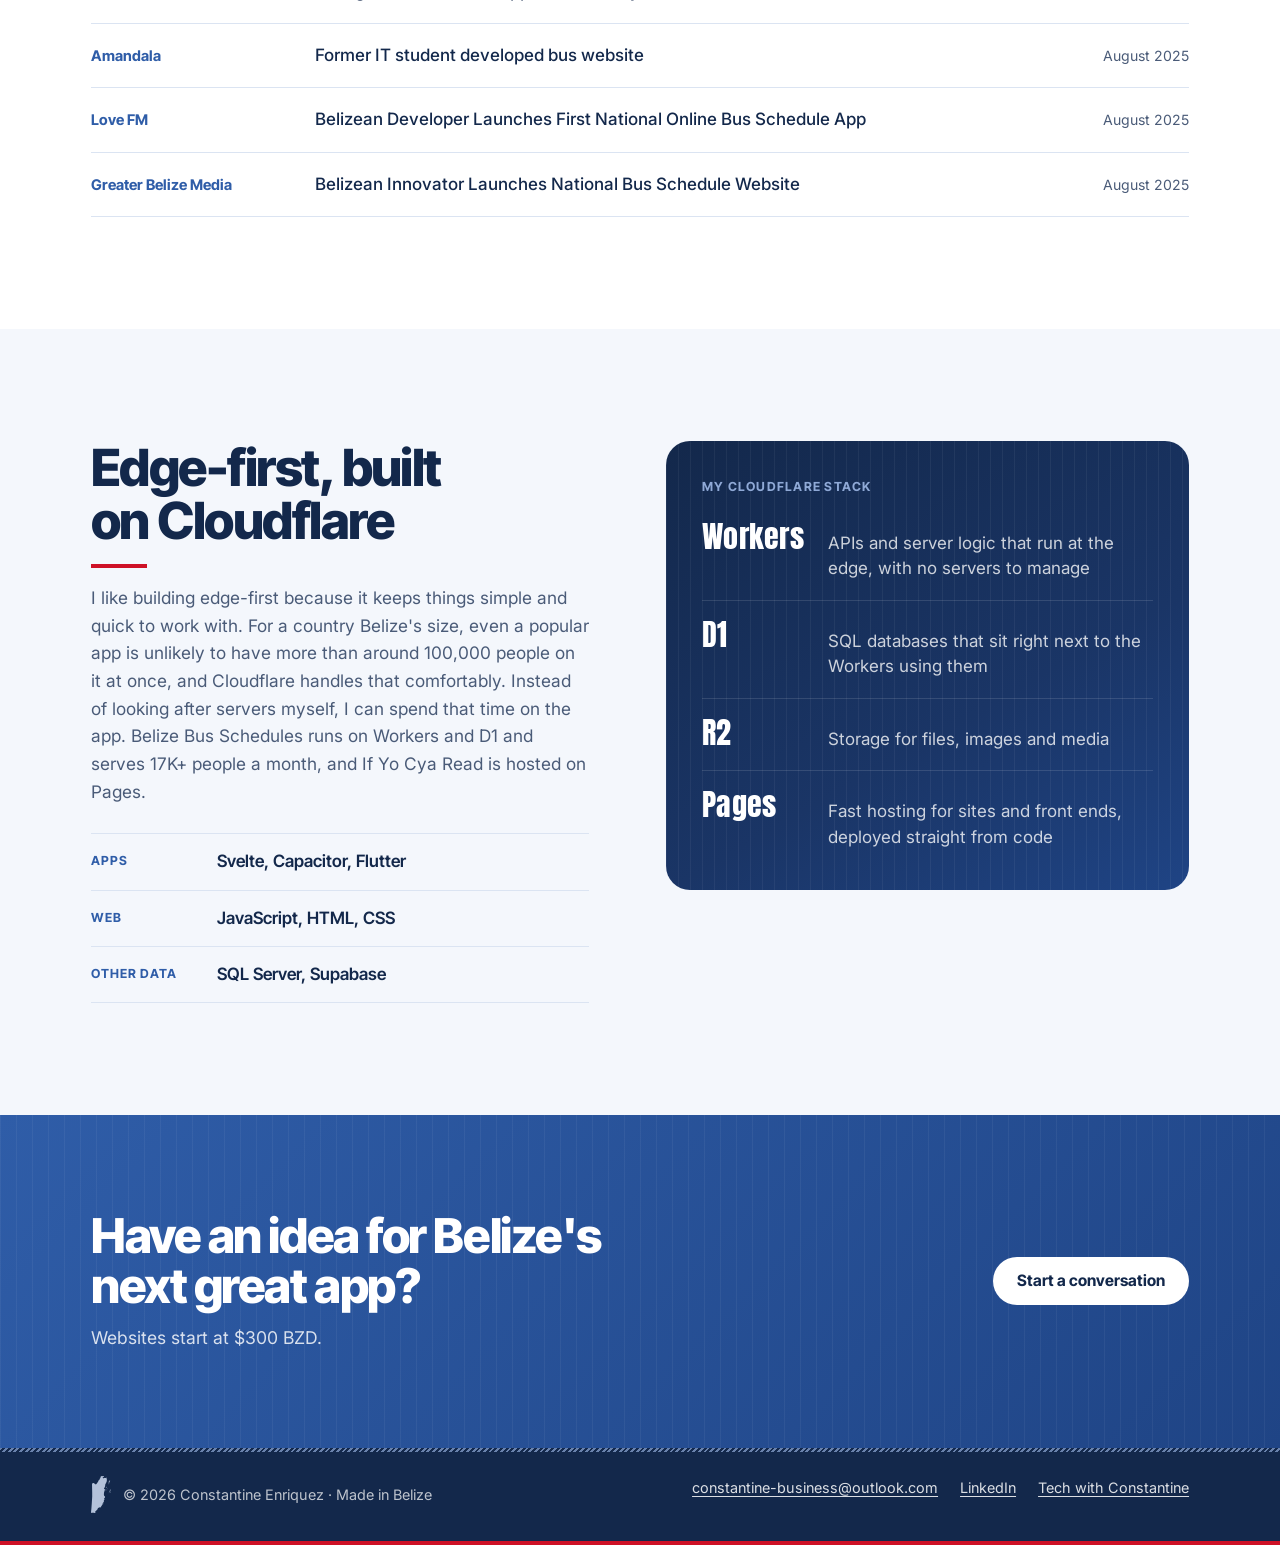
==== commit 444a4e2d: "Share image: name tucks behind the portrait, like the hero Co-Authored-By: Claude Opus 5.5 <noreply@" ====
--- a/index.html
+++ b/index.html
@@ -13,7 +13,7 @@
     <meta property="og:title" content="Constantine Enriquez | Using technology to build a better Belize">
     <meta property="og:description" content="Belizean developer using technology to build a better Belize. Creator of Belize Bus Schedules, If Yo Cya Read, HipHop Belize and the upcoming MayaExplorer.">
     <meta property="og:url" content="https://constantine-enriquez.github.io/">
-    <meta property="og:image" content="https://constantine-enriquez.github.io/assets/images/og-image.jpg?v=7">
+    <meta property="og:image" content="https://constantine-enriquez.github.io/assets/images/og-image.jpg?v=8">
     <meta property="og:image:width" content="1200">
     <meta property="og:image:height" content="630">
     <meta property="og:image:alt" content="Constantine Enriquez in a white guayabera in front of a blue map of Belize, beneath his name, beside the words: Using technology to build a better Belize.">
@@ -21,7 +21,7 @@
     <meta name="twitter:card" content="summary_large_image">
     <meta name="twitter:title" content="Constantine Enriquez | Using technology to build a better Belize">
     <meta name="twitter:description" content="Belizean developer using technology to build a better Belize. Creator of Belize Bus Schedules, If Yo Cya Read, HipHop Belize and the upcoming MayaExplorer.">
-    <meta name="twitter:image" content="https://constantine-enriquez.github.io/assets/images/og-image.jpg?v=7">
+    <meta name="twitter:image" content="https://constantine-enriquez.github.io/assets/images/og-image.jpg?v=8">
 
     <!-- Icons -->
     <link rel="icon" href="/favicon.ico" sizes="any">
@@ -43,7 +43,7 @@
       "name": "Constantine James Enriquez",
       "alternateName": "Constantine Enriquez",
       "url": "https://constantine-enriquez.github.io/",
-      "image": "https://constantine-enriquez.github.io/assets/images/og-image.jpg?v=7",
+      "image": "https://constantine-enriquez.github.io/assets/images/og-image.jpg?v=8",
       "jobTitle": "Software Developer",
       "description": "Belizean developer using technology to build a better Belize.",
       "nationality": {
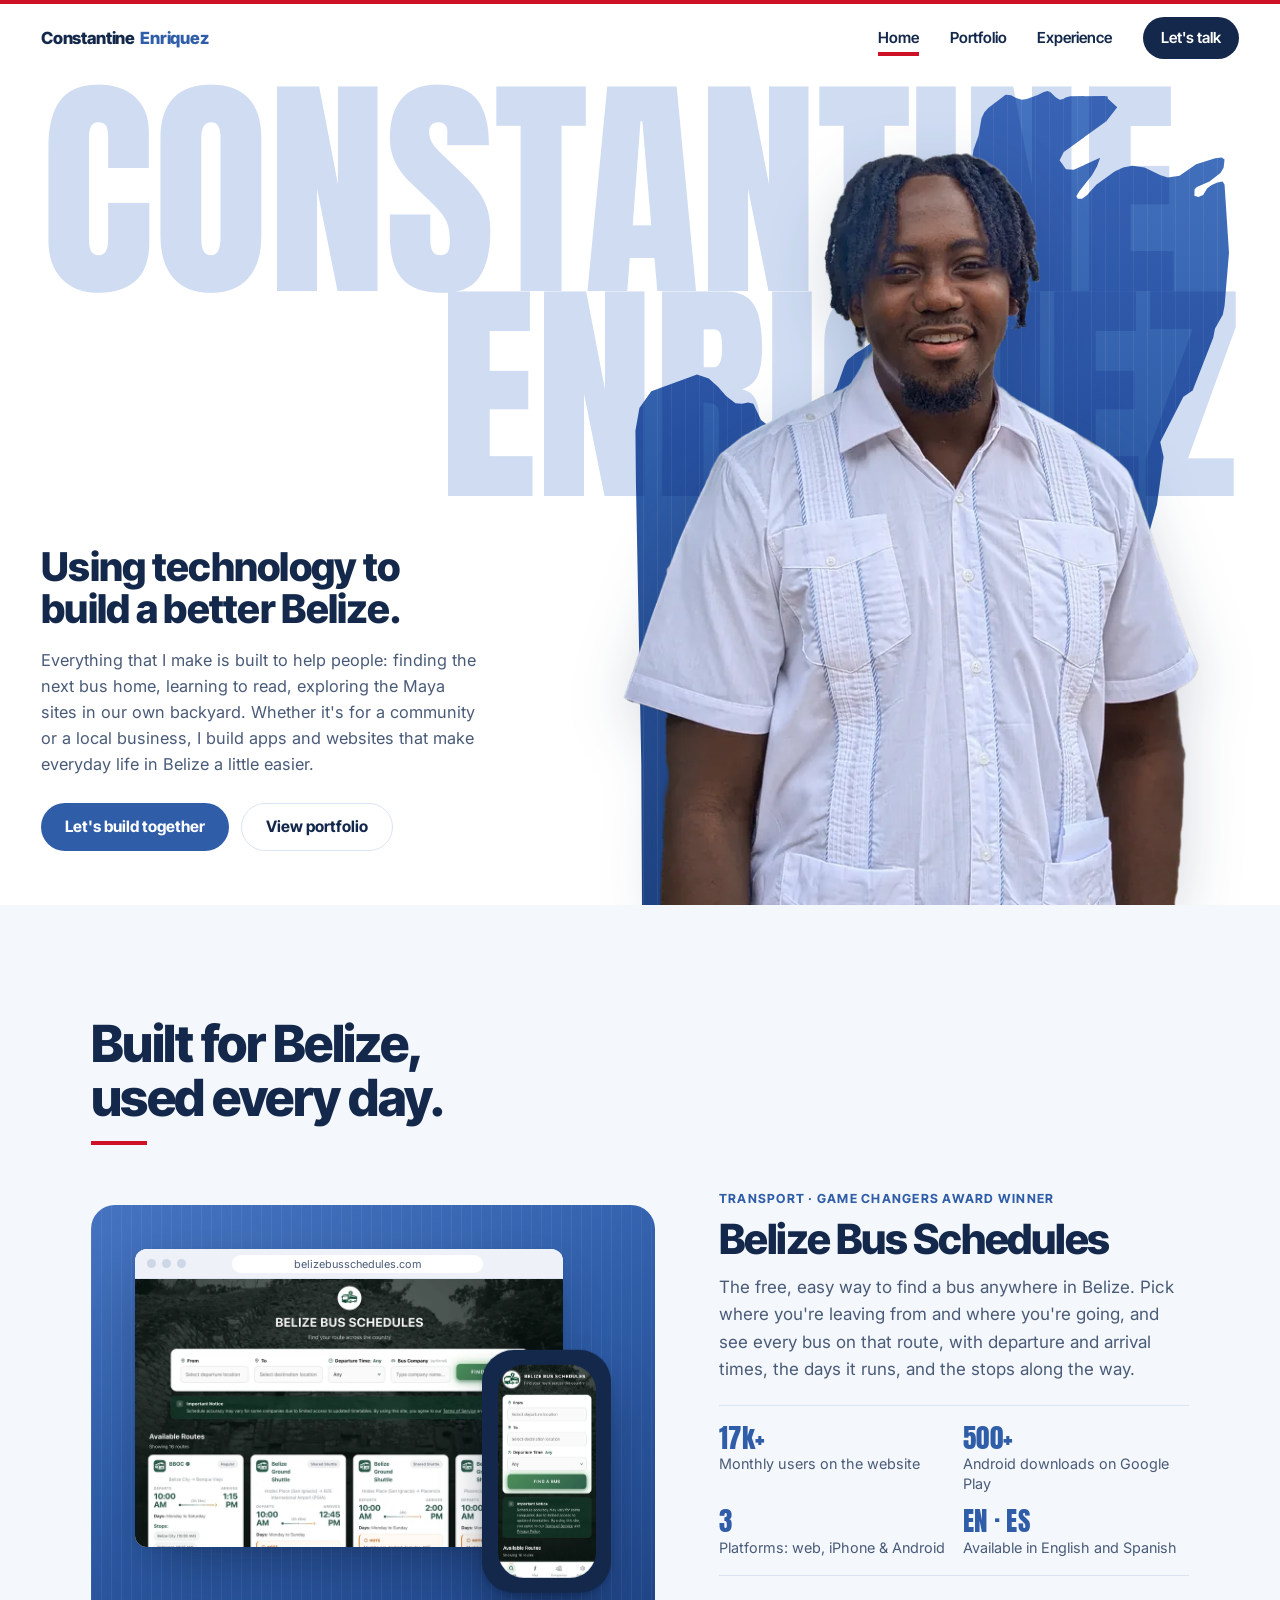
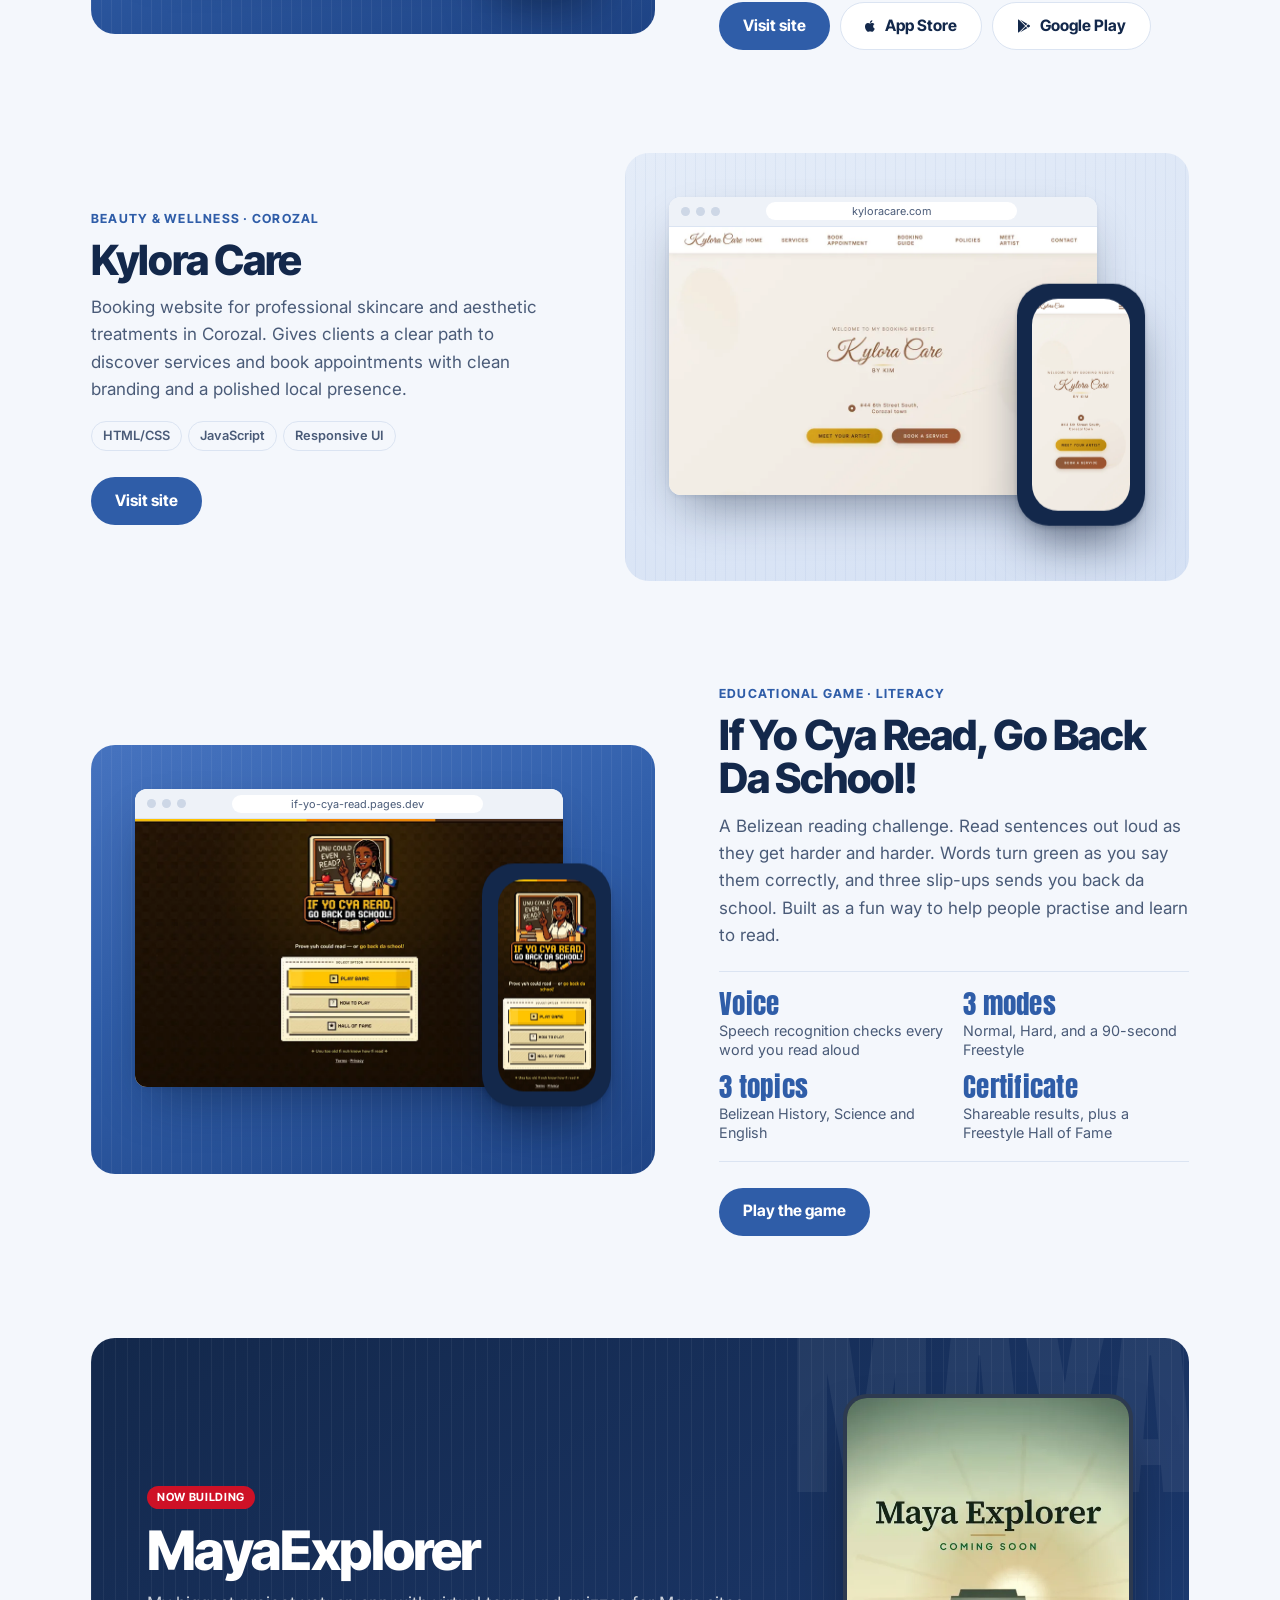
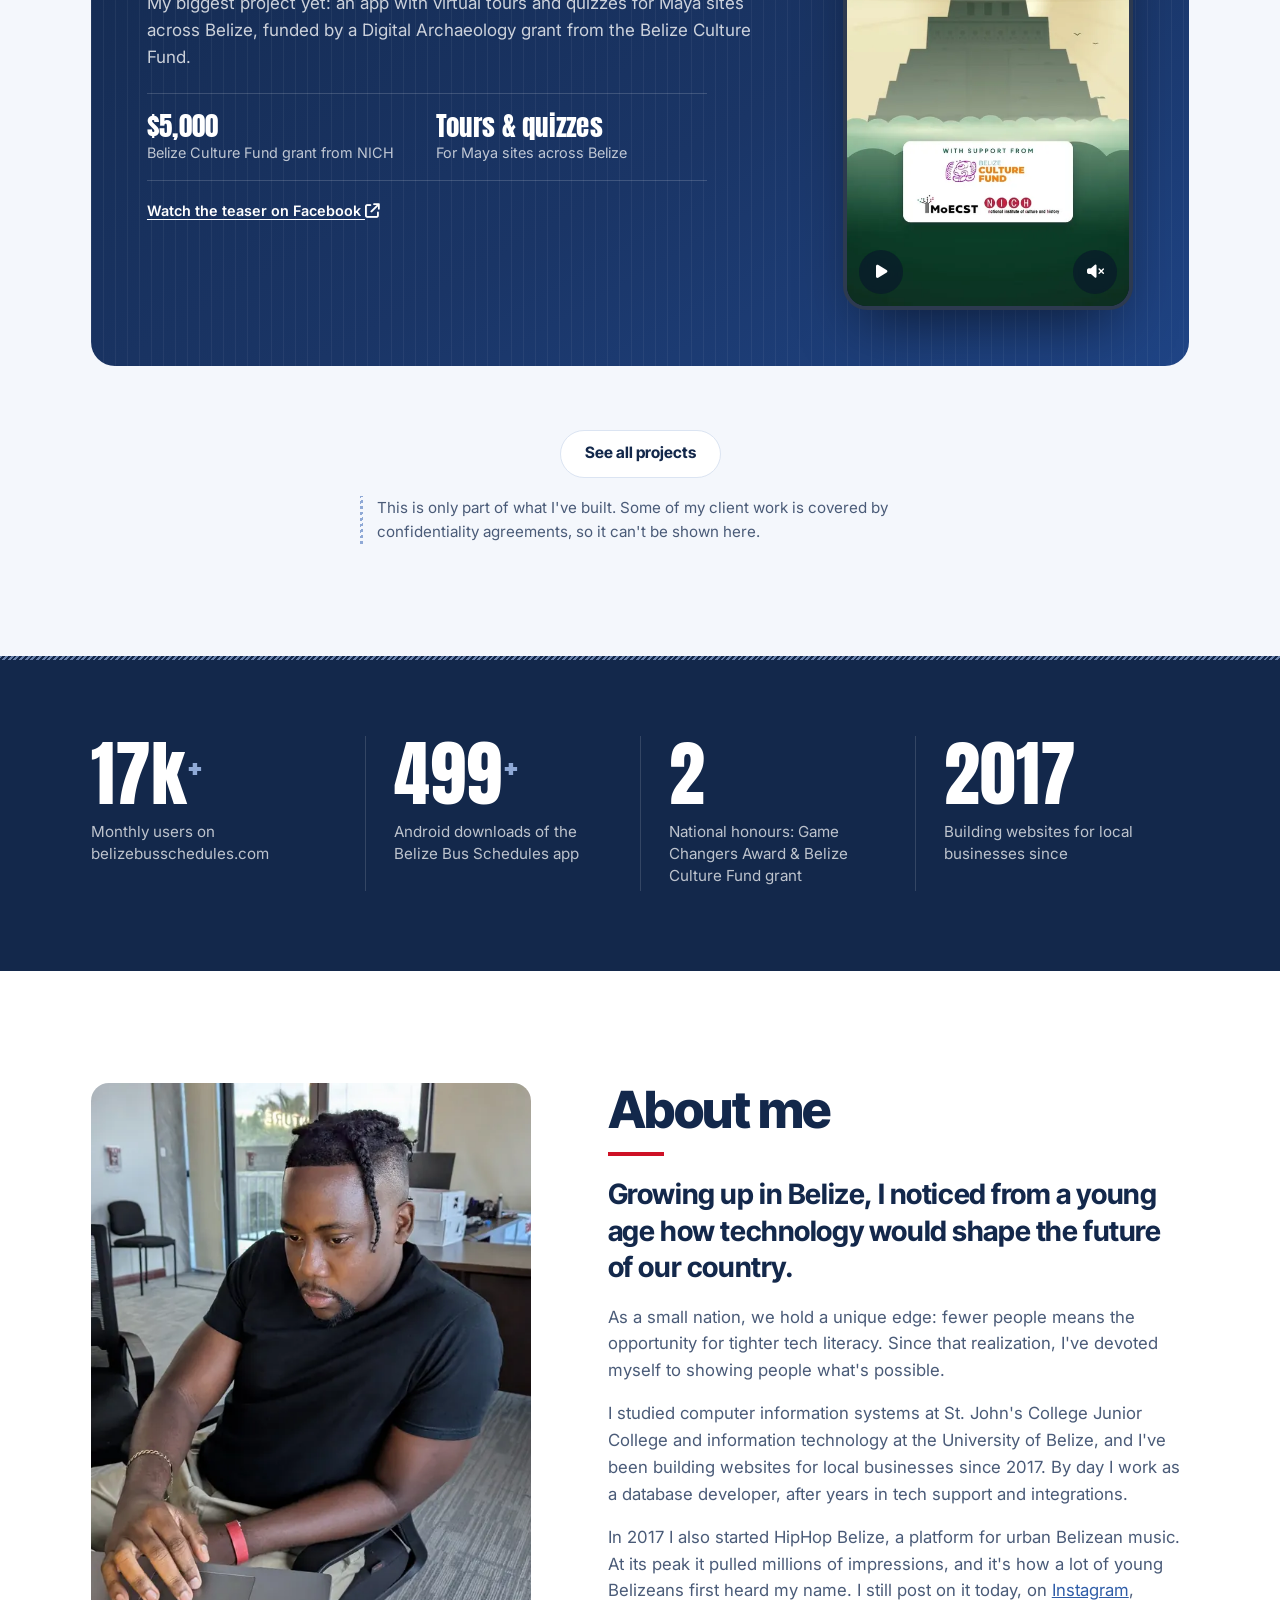
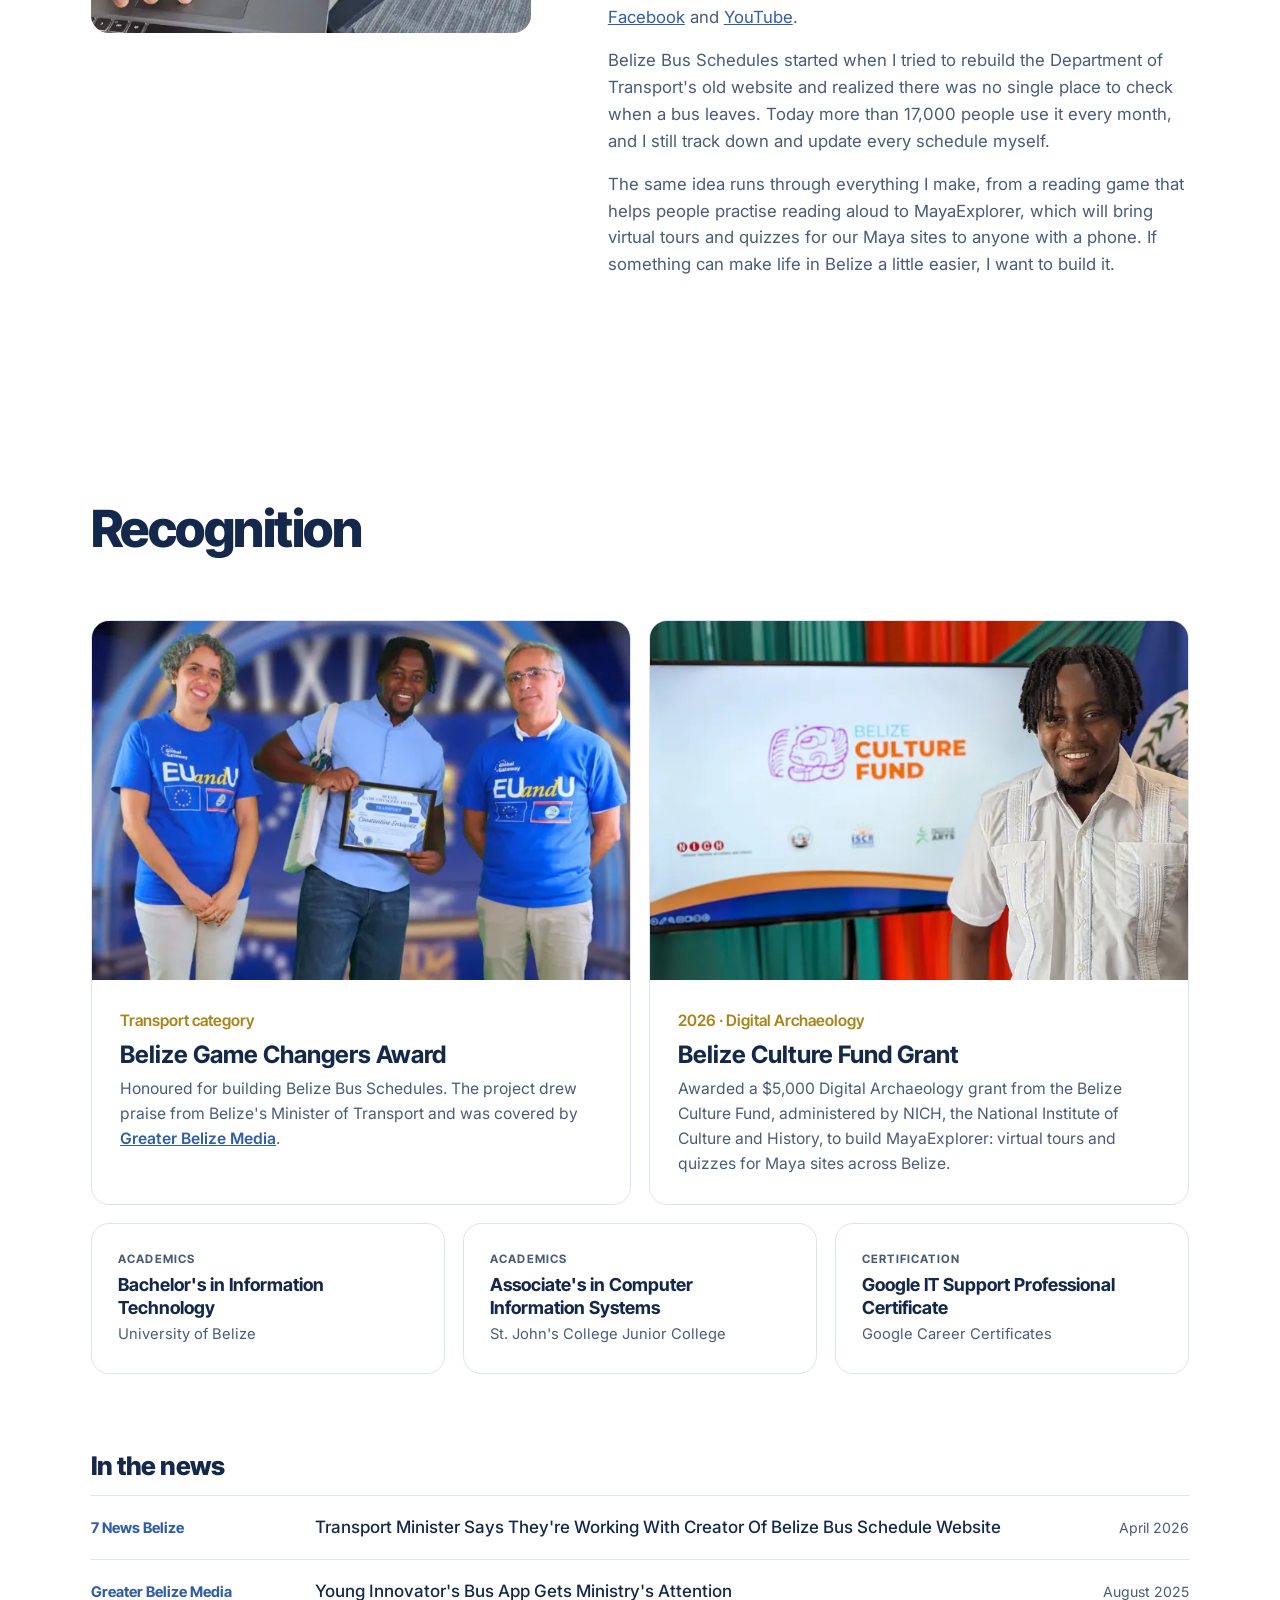
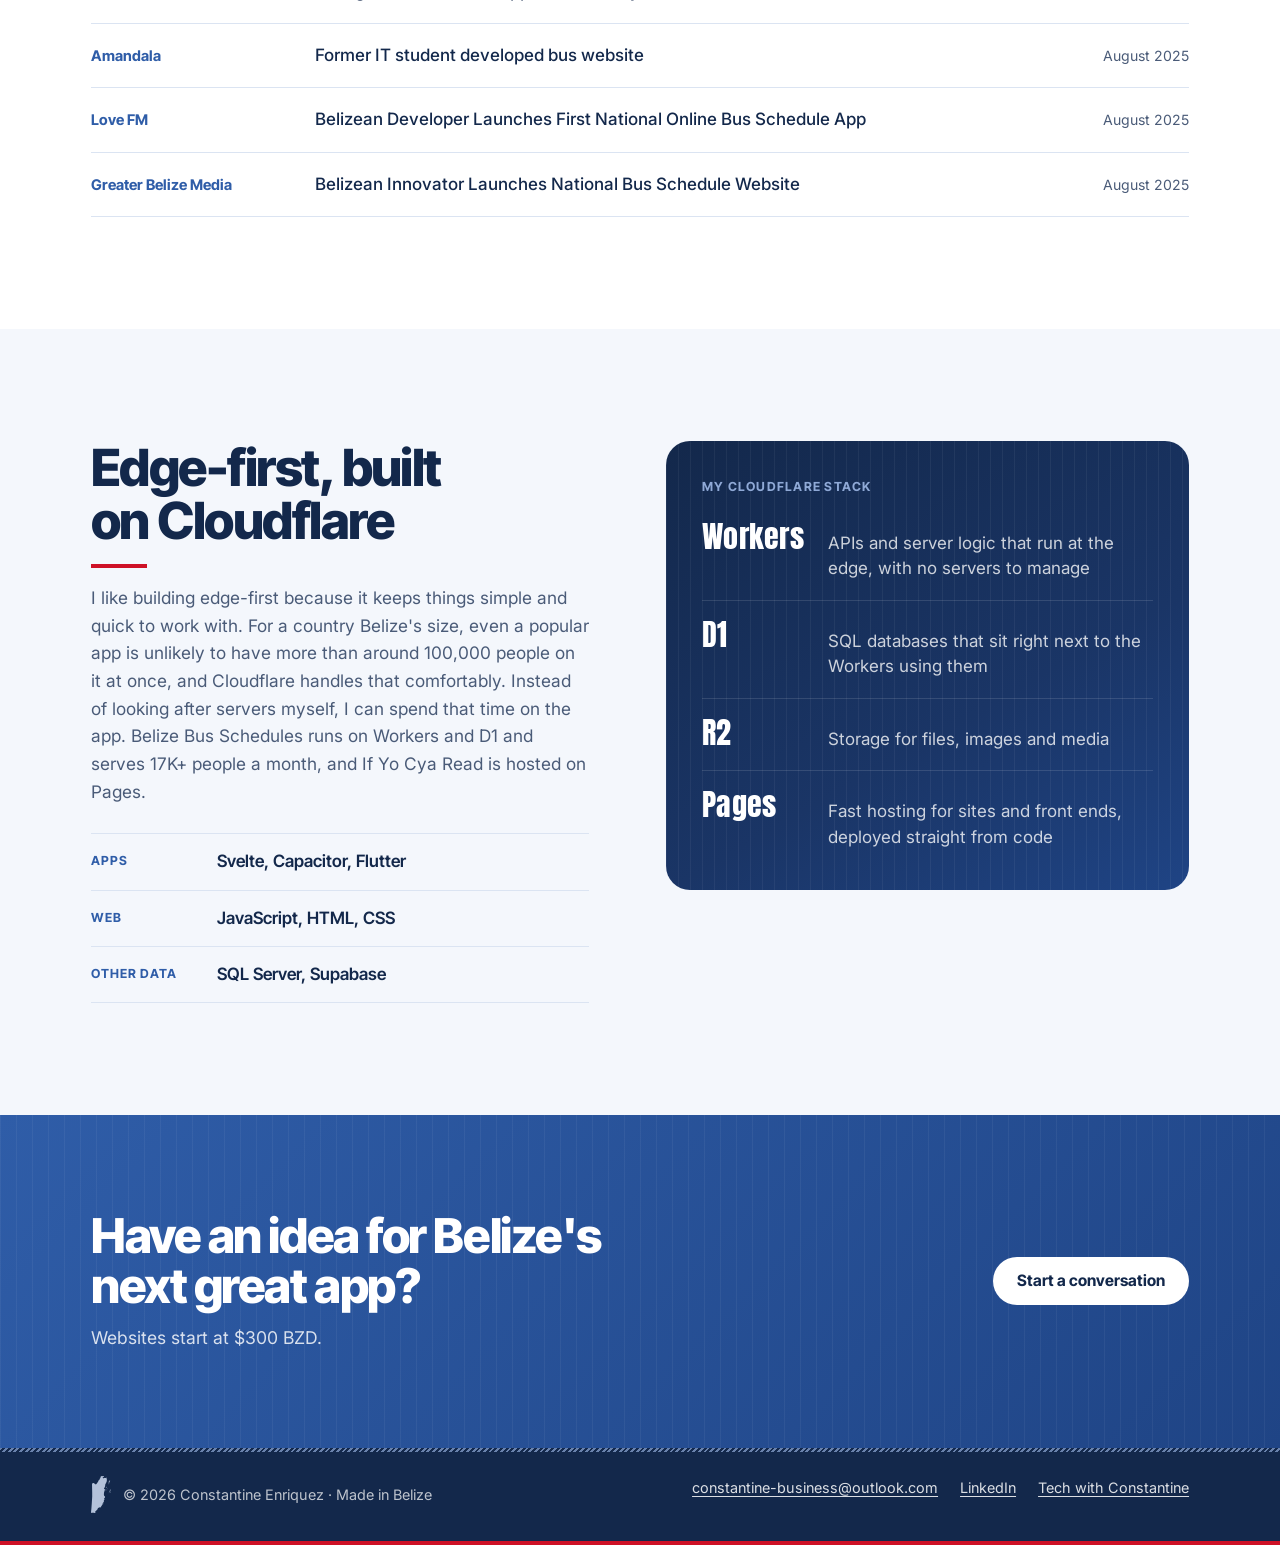
==== commit 521da5c7: "Share image: back to Developer label Co-Authored-By: Claude Opus 5.5 <noreply@anthropic.com>" ====
--- a/index.html
+++ b/index.html
@@ -13,7 +13,7 @@
     <meta property="og:title" content="Constantine Enriquez | Using technology to build a better Belize">
     <meta property="og:description" content="Belizean developer using technology to build a better Belize. Creator of Belize Bus Schedules, If Yo Cya Read, HipHop Belize and the upcoming MayaExplorer.">
     <meta property="og:url" content="https://constantine-enriquez.github.io/">
-    <meta property="og:image" content="https://constantine-enriquez.github.io/assets/images/og-image.jpg?v=8">
+    <meta property="og:image" content="https://constantine-enriquez.github.io/assets/images/og-image.jpg?v=10">
     <meta property="og:image:width" content="1200">
     <meta property="og:image:height" content="630">
     <meta property="og:image:alt" content="Constantine Enriquez in a white guayabera in front of a blue map of Belize, beneath his name, beside the words: Using technology to build a better Belize.">
@@ -21,7 +21,7 @@
     <meta name="twitter:card" content="summary_large_image">
     <meta name="twitter:title" content="Constantine Enriquez | Using technology to build a better Belize">
     <meta name="twitter:description" content="Belizean developer using technology to build a better Belize. Creator of Belize Bus Schedules, If Yo Cya Read, HipHop Belize and the upcoming MayaExplorer.">
-    <meta name="twitter:image" content="https://constantine-enriquez.github.io/assets/images/og-image.jpg?v=8">
+    <meta name="twitter:image" content="https://constantine-enriquez.github.io/assets/images/og-image.jpg?v=10">
 
     <!-- Icons -->
     <link rel="icon" href="/favicon.ico" sizes="any">
@@ -43,7 +43,7 @@
       "name": "Constantine James Enriquez",
       "alternateName": "Constantine Enriquez",
       "url": "https://constantine-enriquez.github.io/",
-      "image": "https://constantine-enriquez.github.io/assets/images/og-image.jpg?v=8",
+      "image": "https://constantine-enriquez.github.io/assets/images/og-image.jpg?v=10",
       "jobTitle": "Software Developer",
       "description": "Belizean developer using technology to build a better Belize.",
       "nationality": {
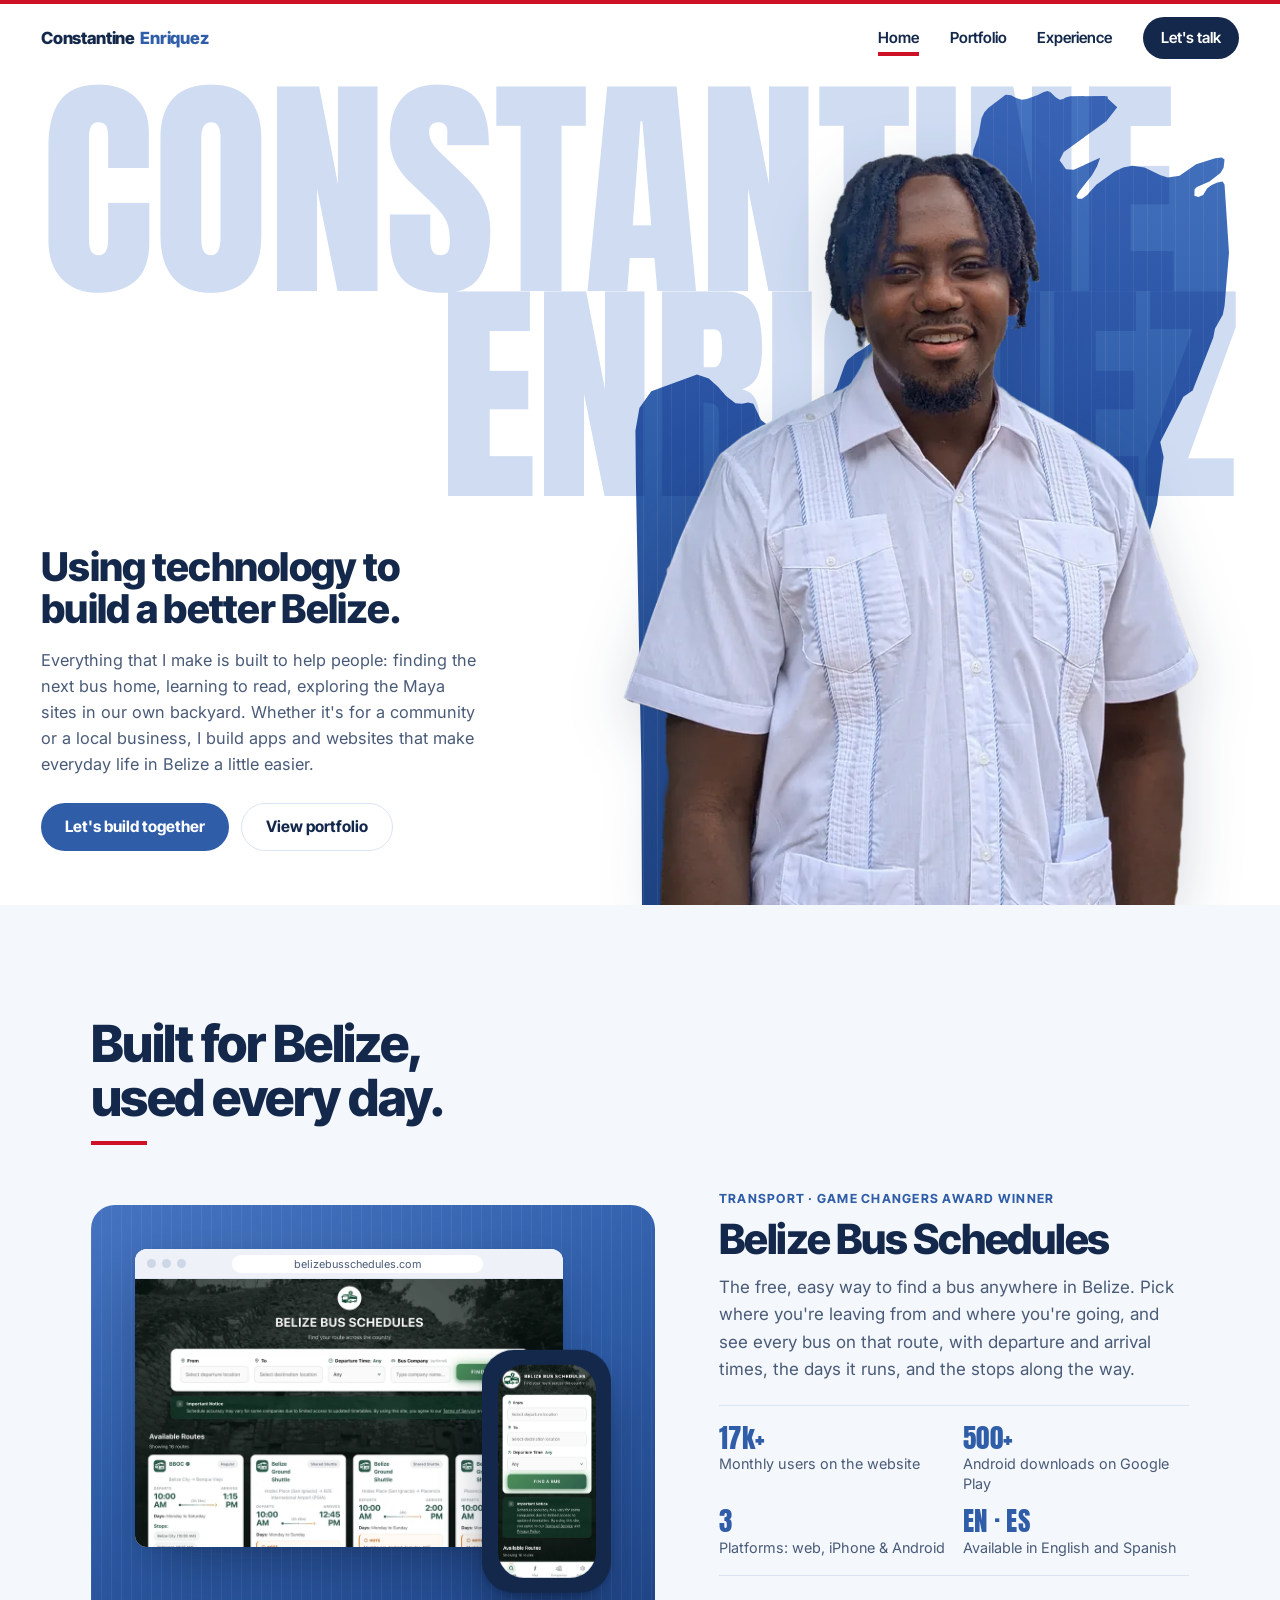
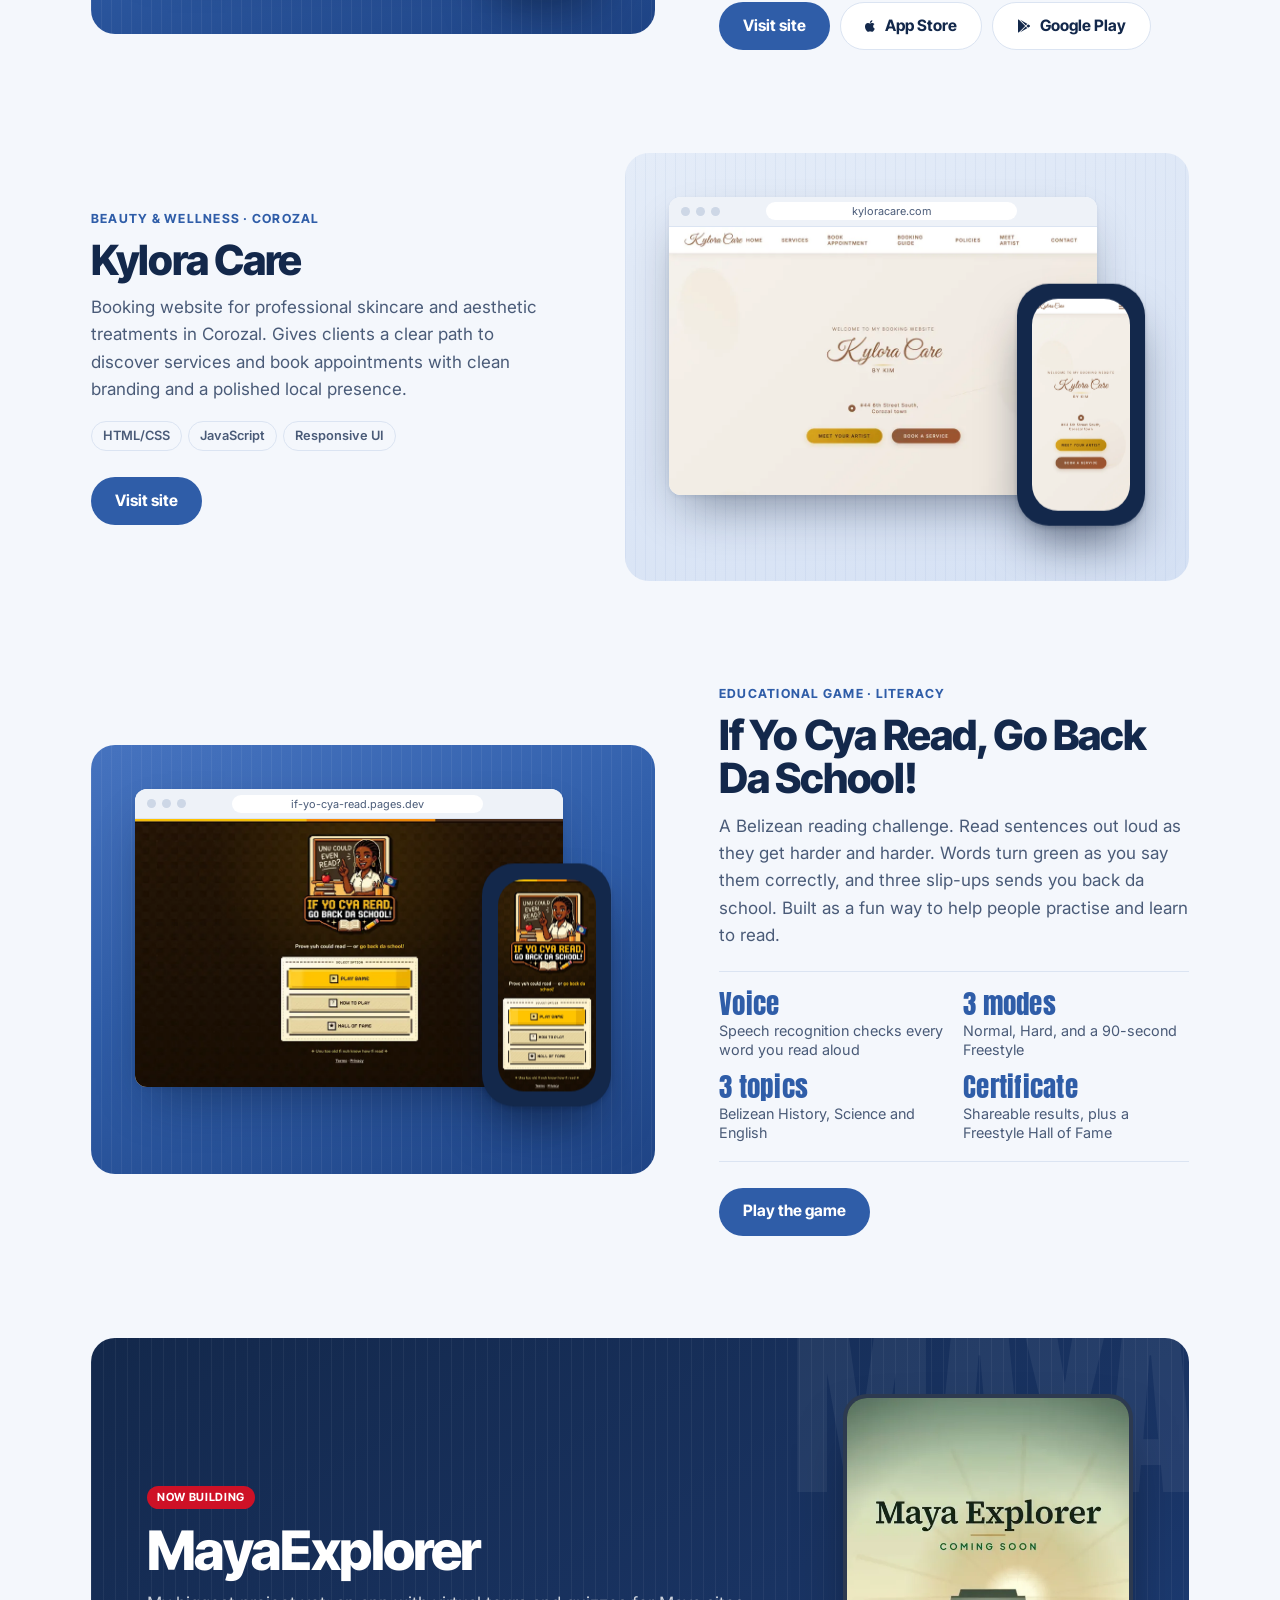
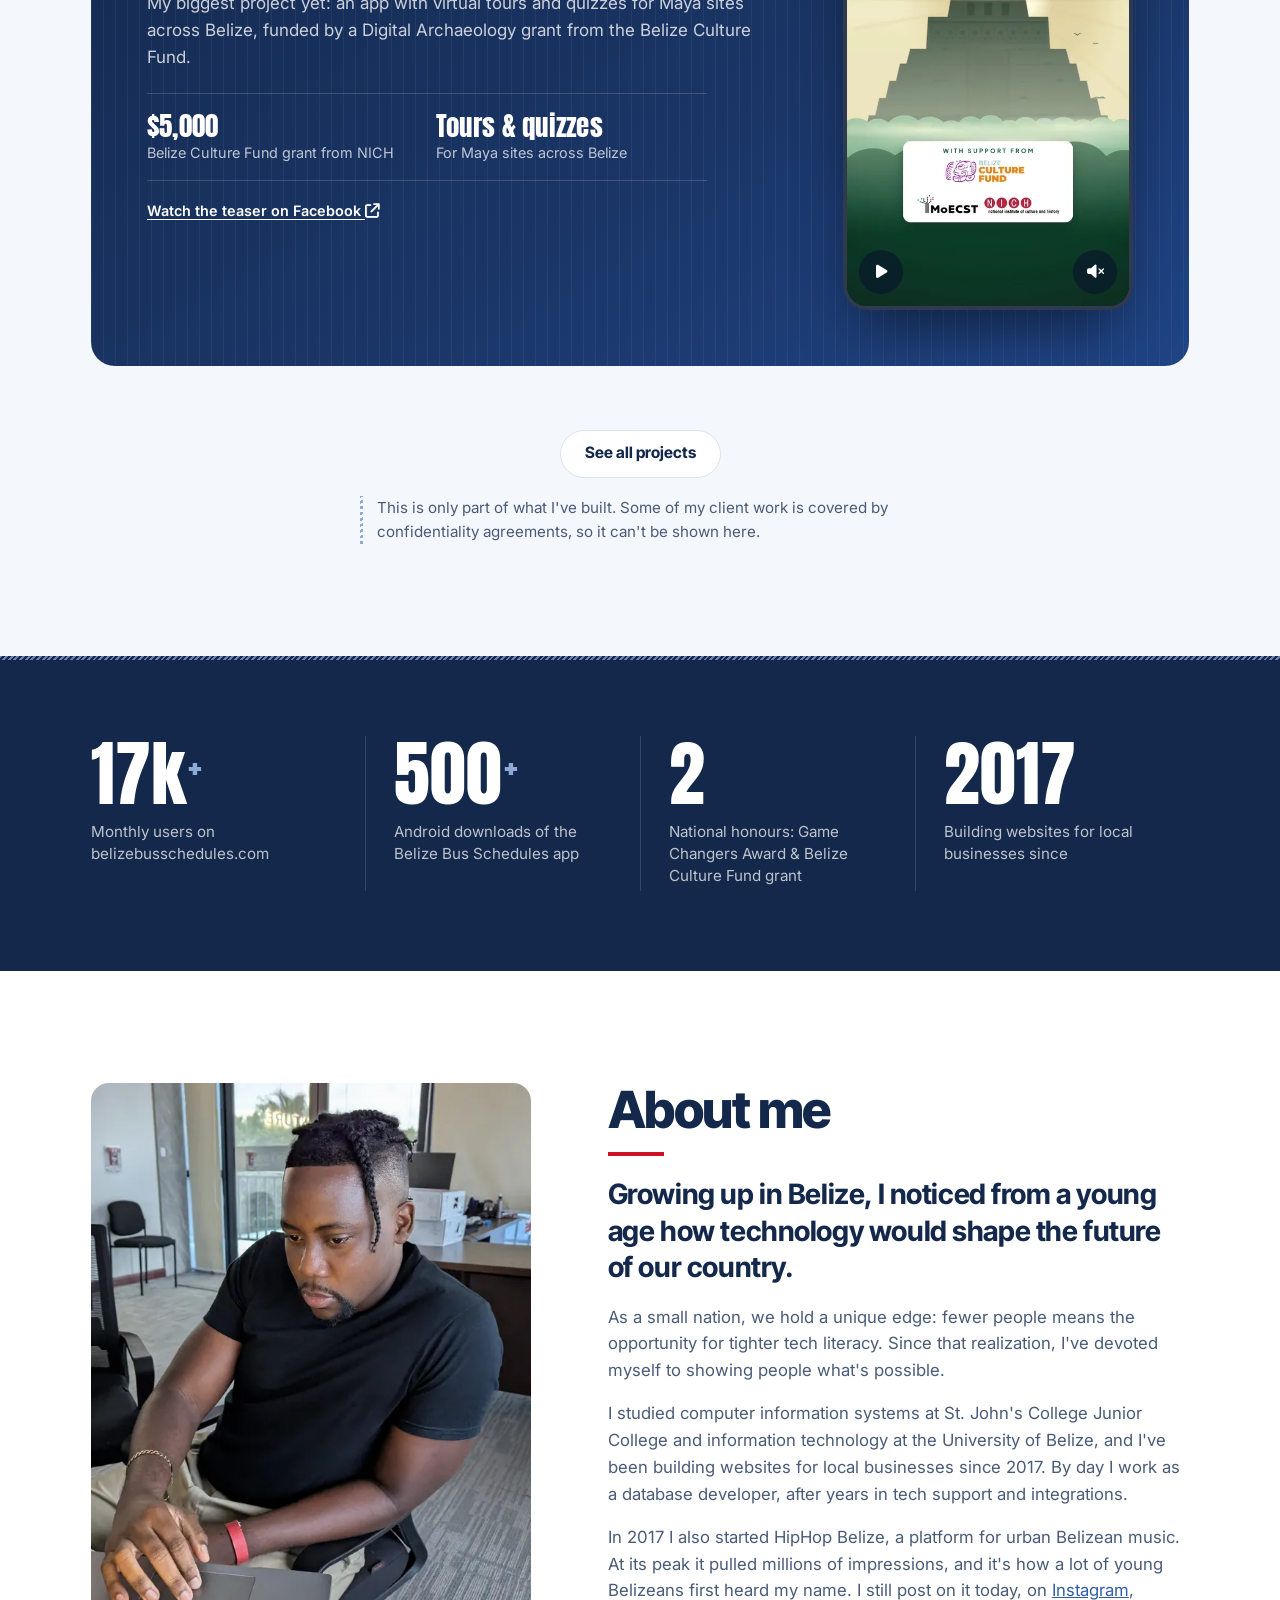
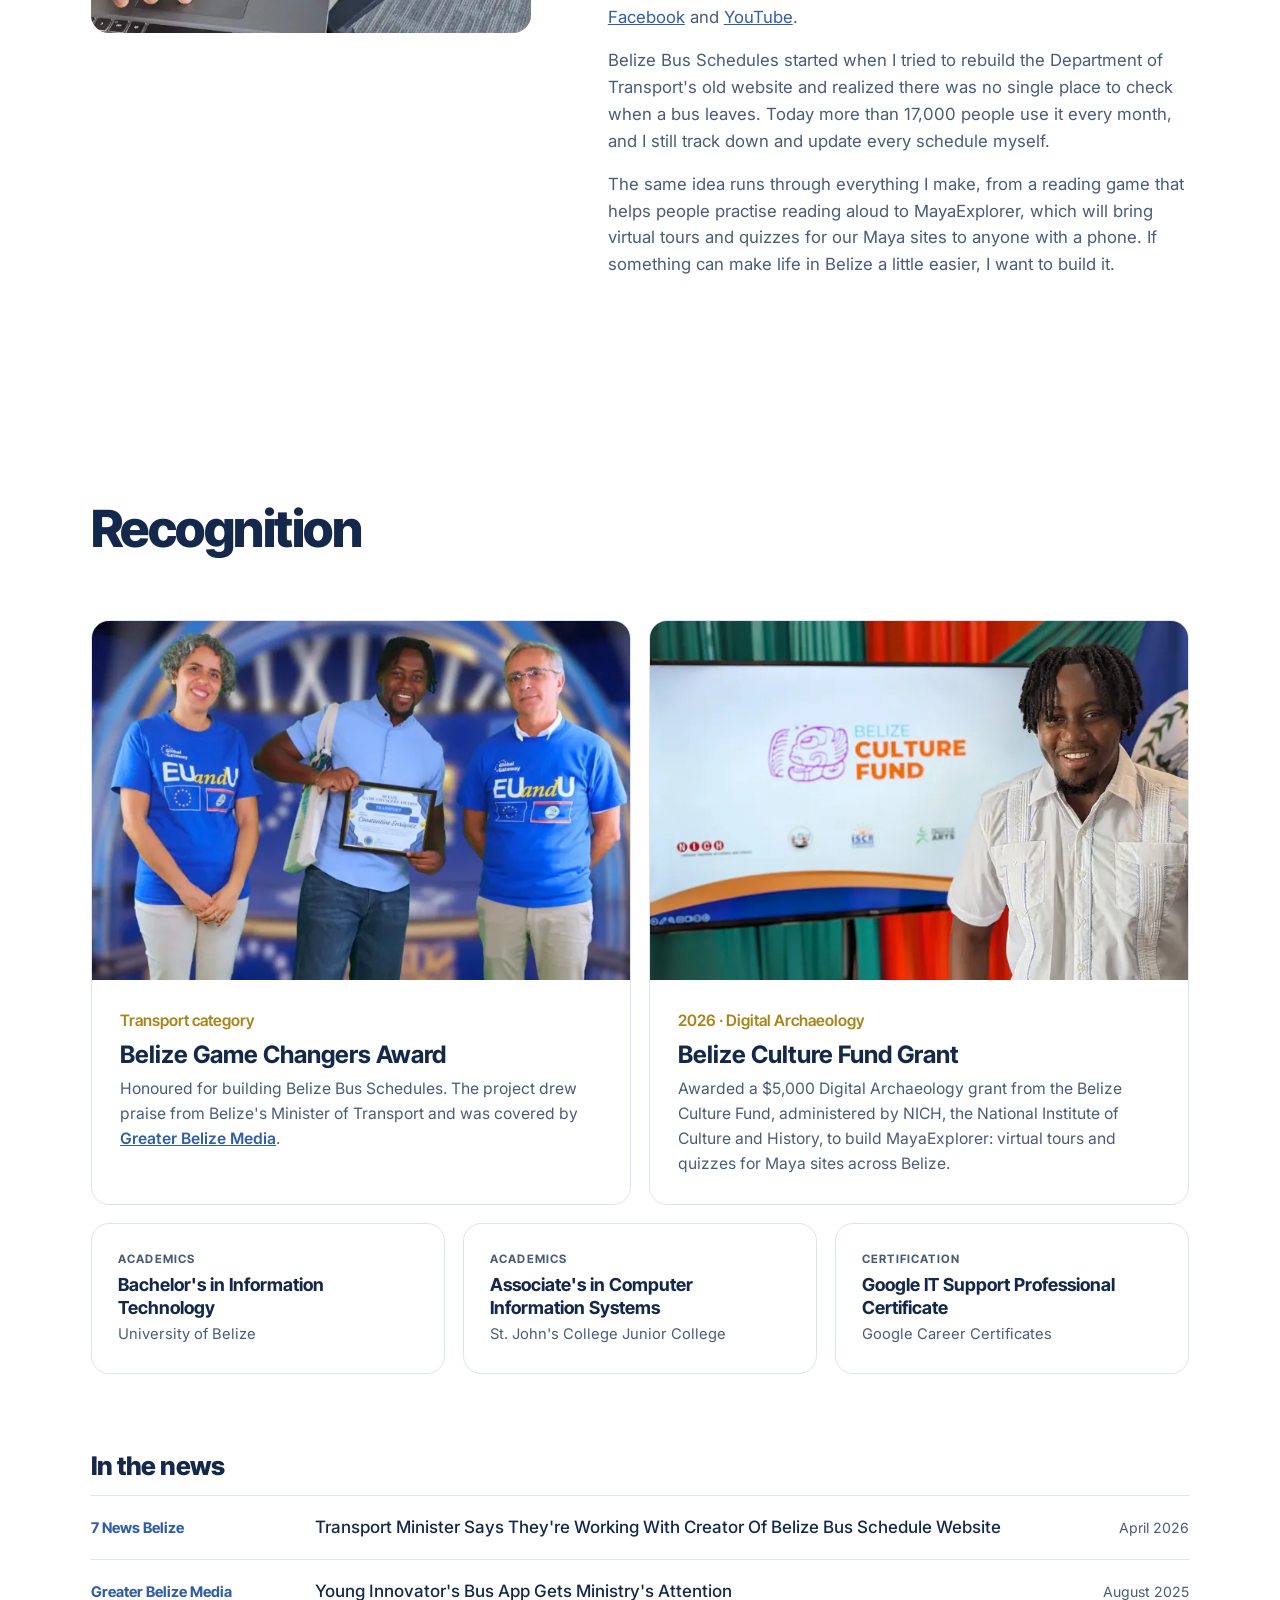
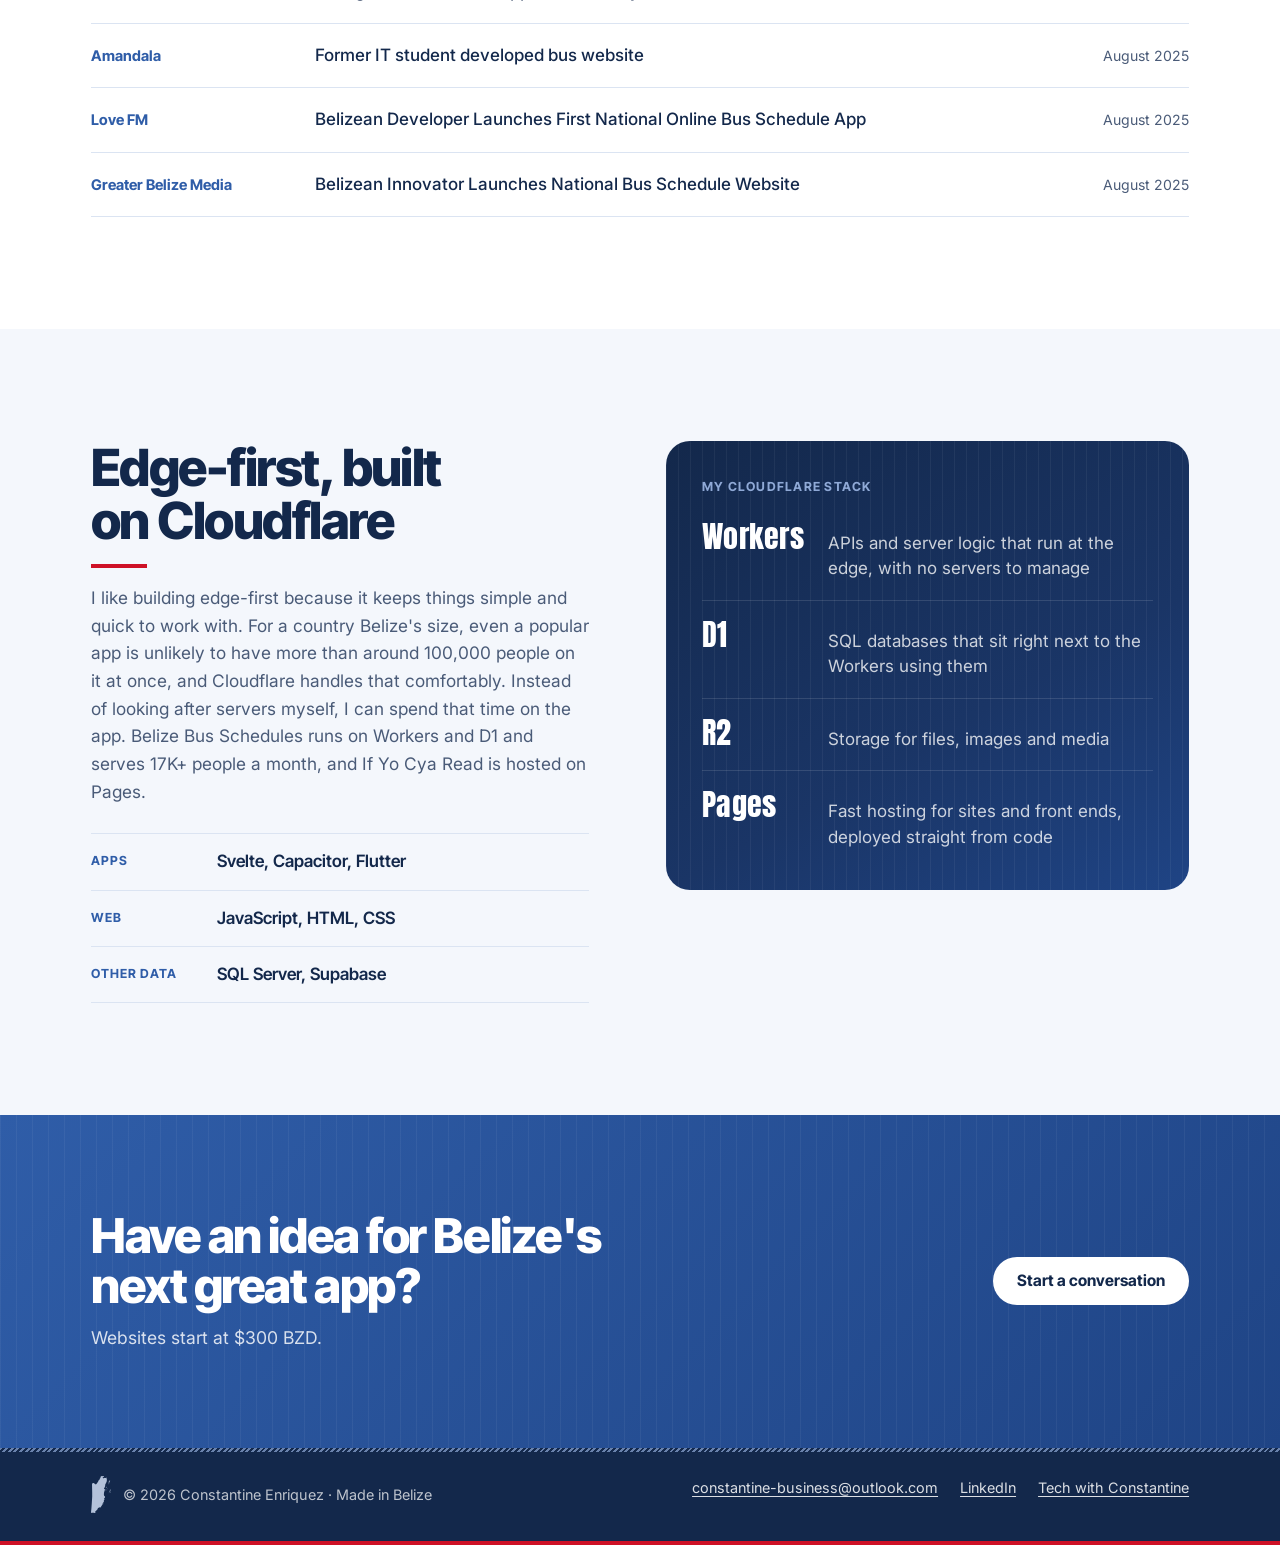
==== commit d6906491: "Home hero: stop lifting the portrait on scroll The photo rose up to 30px as the page scrolled, openi" ====
--- a/index.html
+++ b/index.html
@@ -399,6 +399,6 @@
         </div>
     </footer>
 
-    <script src="assets/v2.js?v=7" defer></script>
+    <script src="assets/v2.js?v=9" defer></script>
 </body>
 </html>
--- a/assets/v2.css
+++ b/assets/v2.css
@@ -1078,6 +1078,21 @@
     object-position: top;
     border-radius: clamp(12px, 2.3vw, 26px);
 }
+
+/* Web app variant: a second browser window overlaps the corner instead of a phone */
+/* Padding sized so the stage matches a standard browser + phone stage, keeping paired cards level */
+.devices.devices-web { padding: 5% 12% 20% 0; }
+.devices-web .browser img { aspect-ratio: auto; }
+.browser-pop {
+    position: absolute;
+    right: 0;
+    bottom: 0;
+    width: 52%;
+    border-radius: 9px;
+    box-shadow: 0 2px 4px rgba(9, 22, 45, .2), 0 28px 48px -12px rgba(9, 22, 45, .55);
+}
+.browser-pop .browser-bar { height: 20px; padding: 0 8px; gap: 4px; }
+.browser-pop .browser-bar > span { width: 6px; height: 6px; }
 
 /* --------------------------------------------------------------------------
    Selected work (home)
@@ -1966,7 +1981,6 @@
    -------------------------------------------------------------------------- */
 .hero-photo::before { translate: 0 var(--map-y, 0px); }
 .fx .hero-name,
-.fx .hero-photo picture,
 .fx .phone { will-change: translate; }
 
 /* Red heading bars draw in */
